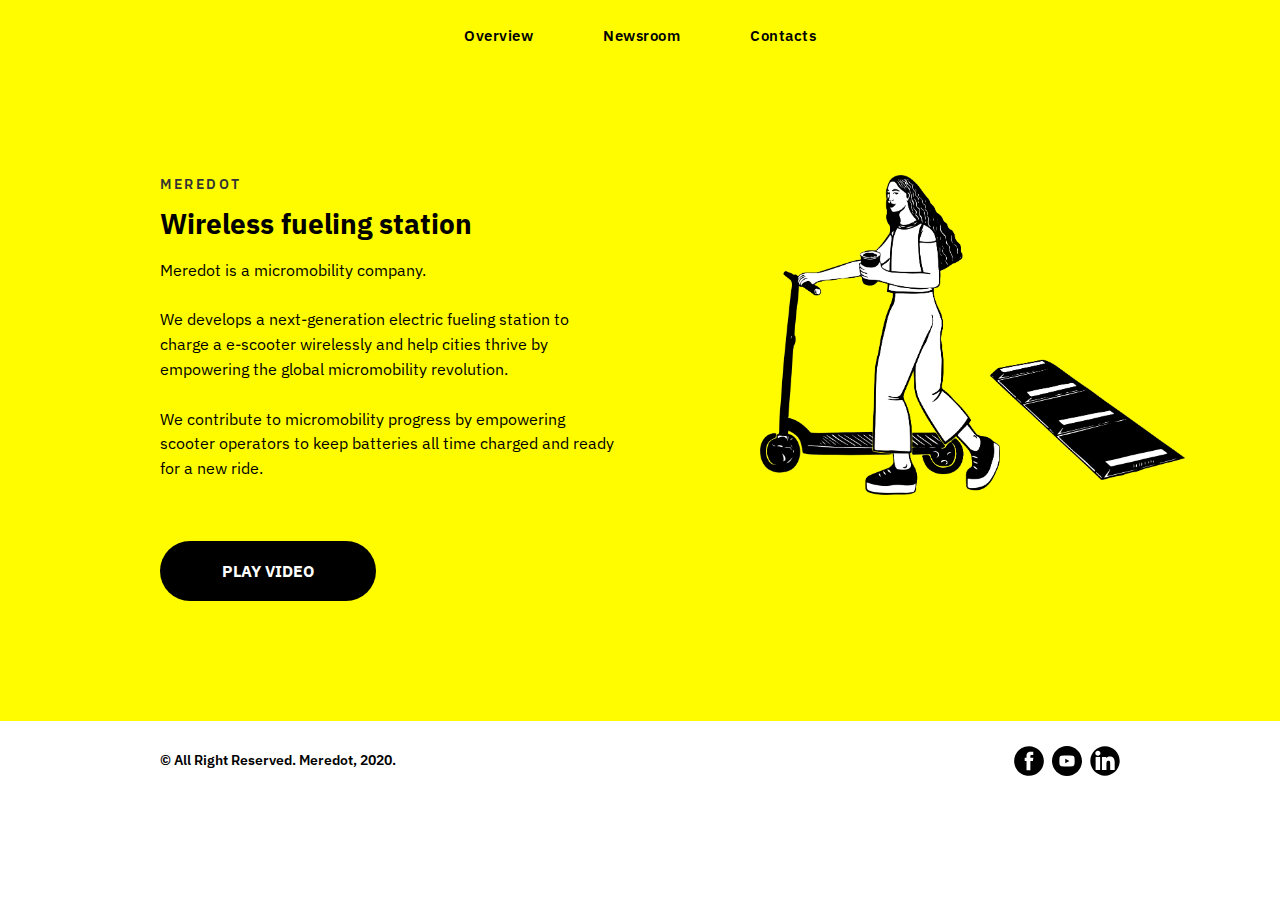
==== index.html @ ef1eb78e "update_05052_1831" ====
<!DOCTYPE html><html> <head><meta charset="utf-8" /><meta http-equiv="Content-Type" content="text/html; charset=utf-8" /><meta name="viewport" content="width=device-width, initial-scale=1.0" /> <!--metatextblock--><title>Overview</title><meta property="og:url" content="http://project2417461.tilda.ws" /><meta property="og:title" content="Overview" /><meta property="og:description" content="" /><meta property="og:type" content="website" /><meta property="og:image" content="images/tild3163-6431-4539-b830-366139396638__-__resize__504x__meredot_png8.png" /> <link rel="canonical" href="http://project2417461.tilda.ws"><!--/metatextblock--><meta property="fb:app_id" content="257953674358265" /><meta name="format-detection" content="telephone=no" /><meta http-equiv="x-dns-prefetch-control" content="on"><link rel="shortcut icon" href="images/tild6339-3565-4031-b230-396666326533__favicon.ico" type="image/x-icon" /><!-- Assets --><link rel="stylesheet" href="css/tilda-grid-3.0.min.css" type="text/css" media="all" /><link rel="stylesheet" href="css/tilda-blocks-2.12.css?t=1588691717" type="text/css" media="all" /><link rel="stylesheet" href="css/tilda-animation-1.0.min.css" type="text/css" media="all" /><link rel="stylesheet" href="css/tilda-popup-1.1.min.css" type="text/css" media="all" /><link rel="stylesheet" href="css/tilda-menusub-1.0.min.css" type="text/css" media="all" /><script src="js/jquery-1.10.2.min.js"></script><script src="js/tilda-scripts-2.8.min.js"></script><script src="js/tilda-blocks-2.7.js?t=1588691717"></script><script src="js/lazyload-1.3.min.js" charset="utf-8"></script><script src="js/tilda-animation-1.0.min.js" charset="utf-8"></script><script src="js/tilda-menusub-1.0.min.js" charset="utf-8"></script><script type="text/javascript">window.dataLayer = window.dataLayer || [];</script><script type="text/javascript">if((/bot|google|yandex|baidu|bing|msn|duckduckbot|teoma|slurp|crawler|spider|robot|crawling|facebook/i.test(navigator.userAgent))===false && typeof(sessionStorage)!='undefined' && sessionStorage.getItem('visited')!=='y'){	var style=document.createElement('style');	style.type='text/css';	style.innerHTML='@media screen and (min-width: 980px) {.t-records {opacity: 0;}.t-records_animated {-webkit-transition: opacity ease-in-out .2s;-moz-transition: opacity ease-in-out .2s;-o-transition: opacity ease-in-out .2s;transition: opacity ease-in-out .2s;}.t-records.t-records_visible {opacity: 1;}}';	document.getElementsByTagName('head')[0].appendChild(style);	$(document).ready(function() { $('.t-records').addClass('t-records_animated'); setTimeout(function(){ $('.t-records').addClass('t-records_visible'); sessionStorage.setItem('visited','y'); },400);	});
}</script></head><body class="t-body" style="margin:0;"><!--allrecords--><div id="allrecords" data-tilda-export="yes" class="t-records" data-hook="blocks-collection-content-node" data-tilda-project-id="2417461" data-tilda-page-id="11098599" data-tilda-page-alias="index" data-tilda-formskey="4b5353bf607cf9d3b639a4efc880f2f6" ><!--header--><div id="t-header" class="t-records" data-hook="blocks-collection-content-node" data-tilda-project-id="2417461" data-tilda-page-id="11102548" data-tilda-formskey="4b5353bf607cf9d3b639a4efc880f2f6" ><div id="rec188325388" class="r t-rec" style=" " data-animationappear="off" data-record-type="258" ><!-- T229 --><div id="nav188325388marker"></div><div id="nav188325388" class="t229 t229__positionstatic " style="background-color: rgba(255,252,0,1); height:70px; " data-bgcolor-hex="#fffc00" data-bgcolor-rgba="rgba(255,252,0,1)" data-navmarker="nav188325388marker" data-appearoffset="" data-bgopacity="1" data-menu="yes"><div class="t229__maincontainer " style="height:70px;"> <div class="t229__padding40px"></div> <div class="t229__centerside "><ul ><li class="t229__list_item" style="padding:0 35px;"><a class="t-menu__link-item" href="/" data-menu-submenu-hook="" style="color:#000000;font-size:15px;font-weight:600;letter-spacing:0.5px;font-family:&apos;IBM Plex Sans&apos;;">Overview</a> </li><li class="t229__list_item" style="padding:0 35px;"><a class="t-menu__link-item" href="/newsroom" data-menu-submenu-hook="" style="color:#000000;font-size:15px;font-weight:600;letter-spacing:0.5px;font-family:&apos;IBM Plex Sans&apos;;">Newsroom</a> </li><li class="t229__list_item" style="padding:0 35px;"><a class="t-menu__link-item" href="/contacts" data-menu-submenu-hook="" style="color:#000000;font-size:15px;font-weight:600;letter-spacing:0.5px;font-family:&apos;IBM Plex Sans&apos;;">Contacts</a> </li> </ul> </div> <div class="t229__padding40px"></div> </div></div><script type="text/javascript"> $(document).ready(function() { t229_highlight('11102548'); $('.t229').removeClass('t229__beforeready'); }); </script> <script type="text/javascript"> $(window).resize(function() { t229_setBg('188325388'); }); $(window).load(function() { t229_setBg('188325388'); }); $(document).ready(function() { t229_setBg('188325388'); }); </script> <style>#rec188325388 .t-menu__link-item{ -webkit-transition: color 0.3s ease-in-out, opacity 0.3s ease-in-out; transition: color 0.3s ease-in-out, opacity 0.3s ease-in-out; position: relative;	}
#rec188325388 .t-menu__link-item::after { content: ''; position: absolute; left: 0;	bottom: 20%;	opacity: 0;	width: 100%;	height: 100%;	border-bottom: px solid ; -webkit-box-shadow: inset 0px -px 0px 0px ; -moz-box-shadow: inset 0px -px 0px 0px ; box-shadow: inset 0px -px 0px 0px ; -webkit-transition: all 0.3s ease; transition: all 0.3s ease;
}
#rec188325388 .t-menu__link-item.t-active{ opacity:1 !important;}
#rec188325388 .t-menu__link-item.t-active::after {
opacity: 1;
bottom: -0px;
border-bottom: 0px solid #000000;
-webkit-box-shadow: inset 0px -1px 0px 0px #000000;
-moz-box-shadow: inset 0px -1px 0px 0px #000000;
box-shadow: inset 0px -1px 0px 0px #000000;
}
#rec188325388 .t-menu__link-item:not(.t-active):not(.tooltipstered):hover{ color: #404040 !important; }
@supports (overflow:-webkit-marquee) and (justify-content:inherit)
{ #rec188325388 .t-menu__link-item, #rec188325388 .t-menu__link-item.t-active { opacity: 1 !important; }
}</style><script type="text/javascript"> $(document).ready(function() { setTimeout(function(){ t_menusub_init('188325388'); }, 500); });</script><style>@media screen and (max-width: 980px) { #rec188325388 .t-menusub__menu .t-menusub__link-item { color:#000000 !important; } #rec188325388 .t-menusub__menu .t-menusub__link-item.t-active { color:#000000 !important; }
}</style><!--[if IE 8]><style>#rec188325388 .t229 { filter: progid:DXImageTransform.Microsoft.gradient(startColorStr='#D9fffc00', endColorstr='#D9fffc00');
}</style><![endif]--></div></div><!--/header--><div id="rec188234073" class="r t-rec t-rec_pt_105 t-rec_pb_120" style="padding-top:105px;padding-bottom:120px;background-color:#fffc00; " data-animationappear="off" data-record-type="409" data-bg-color="#fffc00"><!-- t409 --><div class="t409"> <div class="t-container"> <div class="t409__textwrapper t409__flexcolumn t-col t-col_5 t-prefix_1 t-align_left t409__valign_middle"> <div class="t409__uptitle t-uptitle t-uptitle_md" style="" field="subtitle"><div style="font-size:14px;color:#333333;" data-customstyle="yes">MEREDOT<br /></div></div> <div class="t409__title t-heading t-heading_lg" style="" field="title"><div style="font-size:28px;" data-customstyle="yes"><span style="font-weight: 700;">Wireless fueling station</span></div></div> <div class="t409__descr t-descr t-descr_sm" style="" field="descr"><div style="font-size:16px;color:#000000;" data-customstyle="yes"><span style="font-weight: 400;">Meredot is a micromobility company. <br /><br /> We develops a next-generation electric fueling station to charge a e-scooter wirelessly and help cities thrive by empowering the global micromobility revolution. <br /><br /> We contribute to micromobility progress by empowering scooter operators to keep batteries all time charged and ready for a new ride. <br /></span></div></div> <div class="t409__btn-container"> <div class="t409__btn-wrapper"> <a href="#popup:youtubevideo" target="" class="t-btn " style="color:#ffffff;background-color:#000000;border-radius:30px; -moz-border-radius:30px; -webkit-border-radius:30px;"><table style="width:100%; height:100%;"><tr><td>PLAY VIDEO</td></tr></table></a> </div> </div> </div> <div class="t409__imgwrapper t409__flexcolumn t-col t-col_1 t-prefix_1"> <img class="t409__img t-img" src="images/tild3163-6431-4539-b830-366139396638__-__empty__meredot_png8.png" data-original="images/tild3163-6431-4539-b830-366139396638__meredot_png8.png" style="max-height: 320px;" imgfield="img"/> </div> </div></div></div><div id="rec187698319" class="r t-rec" style=" " data-animationappear="off" data-record-type="331" ><div class="t331 "> <div class="t-popup" data-tooltip-hook="#popup:youtubevideo" > <div class="t-popup__close"> <div class="t-popup__close-wrapper"> <svg class="t-popup__close-icon" width="23px" height="23px" viewBox="0 0 23 23" version="1.1" xmlns="http://www.w3.org/2000/svg" xmlns:xlink="http://www.w3.org/1999/xlink"> <g stroke="none" stroke-width="1" fill="#fff" fill-rule="evenodd"> <rect transform="translate(11.313708, 11.313708) rotate(-45.000000) translate(-11.313708, -11.313708) " x="10.3137085" y="-3.6862915" width="2" height="30"></rect> <rect transform="translate(11.313708, 11.313708) rotate(-315.000000) translate(-11.313708, -11.313708) " x="10.3137085" y="-3.6862915" width="2" height="30"></rect> </g> </svg> </div> </div> <div class="t-popup__container t-width t-width_10"> <div class="t331__youtube" data-content-popup-video-url-youtube="_p1E8nvNq80"> <div class="t331__video-carier t-width t-width_10" data-video-width="960" data-video-height="540" style="height:500px;"></div> </div> </div> </div></div><script type="text/javascript">$(document).ready(function(){ setTimeout(function(){ t331_initPopup('187698319'); }, 500);
});</script> </div><!--footer--><div id="t-footer" class="t-records" data-hook="blocks-collection-content-node" data-tilda-project-id="2417461" data-tilda-page-id="11102590" data-tilda-formskey="4b5353bf607cf9d3b639a4efc880f2f6" ><div id="rec187655855" class="r t-rec" style="background-color:#ffffff; " data-record-type="345" data-bg-color="#ffffff"><!-- T345 --><div class="t345" id="footer_187655855"> <div class="t345-wrapper" style=""> <div class="t345-container t-container" style="height:80px;"> <div class="t345-col t-col t-col_10"> <div class="t345-content"> <div class="t345-text__wrapper"><div class="t345-text t-descr t-descr_xxs" field="text" style="color:#000000;"><span style="font-weight: 600;">© All Right Reserved. Meredot, 2020.</span></div></div> <div class="t345-socials"> <div class="t-sociallinks"> <div class="t-sociallinks__wrapper"> <div class="t-sociallinks__item"> <a href="https://www.facebook.com/Meredot" target="_blank"> <svg class="t-sociallinks__svg" version="1.1" id="Layer_1" xmlns="http://www.w3.org/2000/svg" xmlns:xlink="http://www.w3.org/1999/xlink" x="0px" y="0px" width="30px" height="30px" viewBox="0 0 48 48" enable-background="new 0 0 48 48" xml:space="preserve"><desc>Facebook</desc><path style="fill:#000000;" d="M47.761,24c0,13.121-10.638,23.76-23.758,23.76C10.877,47.76,0.239,37.121,0.239,24c0-13.124,10.638-23.76,23.764-23.76C37.123,0.24,47.761,10.876,47.761,24 M20.033,38.85H26.2V24.01h4.163l0.539-5.242H26.2v-3.083c0-1.156,0.769-1.427,1.308-1.427h3.318V9.168L26.258,9.15c-5.072,0-6.225,3.796-6.225,6.224v3.394H17.1v5.242h2.933V38.85z"/></svg> </a> </div> <div class="t-sociallinks__item"> <a href="https://www.youtube.com/channel/UCke6two447xAdUj_uq7tJWQ" target="_blank"> <svg class="t-sociallinks__svg" version="1.1" id="Layer_1" xmlns="http://www.w3.org/2000/svg" xmlns:xlink="http://www.w3.org/1999/xlink" x="0px" y="0px" width="30px" height="30px" viewBox="0 0 48 48" enable-background="new 0 0 48 48" xml:space="preserve"><desc>Youtube</desc><path style="fill:#000000;" d="M24 0.0130005C37.248 0.0130005 47.987 10.753 47.987 24C47.987 37.247 37.247 47.987 24 47.987C10.753 47.987 0.0130005 37.247 0.0130005 24C0.0130005 10.753 10.752 0.0130005 24 0.0130005ZM35.815 18.093C35.565 16.756 34.452 15.758 33.173 15.635C30.119 15.439 27.054 15.28 23.995 15.278C20.936 15.276 17.882 15.432 14.828 15.625C13.544 15.749 12.431 16.742 12.182 18.084C11.898 20.017 11.756 21.969 11.756 23.92C11.756 25.871 11.898 27.823 12.182 29.756C12.431 31.098 13.544 32.21 14.828 32.333C17.883 32.526 20.935 32.723 23.995 32.723C27.053 32.723 30.121 32.551 33.173 32.353C34.452 32.229 35.565 31.084 35.815 29.747C36.101 27.817 36.244 25.868 36.244 23.919C36.244 21.971 36.101 20.023 35.815 18.093ZM21.224 27.435V20.32L27.851 23.878L21.224 27.435Z"/></svg> </a> </div> <div class="t-sociallinks__item"> <a href="https://www.linkedin.com/company/18842397/" target="_blank"> <svg class="t-sociallinks__svg" version="1.1" id="Layer_1" xmlns="http://www.w3.org/2000/svg" xmlns:xlink="http://www.w3.org/1999/xlink" x="0px" y="0px" width="30px" height="30px" viewBox="0 0 48 48" enable-background="new 0 0 48 48" xml:space="preserve"><desc>LinkedIn</desc><path style="fill:#000000;" d="M8.99402 37.97V38.47H9.49402H15.714H16.214V37.97V17.9659V17.4659H15.714H9.49402H8.99402V17.9659V37.97ZM26.077 19.2614V17.969V17.469H25.577H19.613H19.113V17.969V37.973V38.473H19.613H25.829H26.329V37.973V28.077C26.329 26.7816 26.4561 25.6098 26.9179 24.7713C27.1424 24.3639 27.4438 24.0395 27.8525 23.8131C28.2641 23.585 28.814 23.4399 29.558 23.4399C30.2745 23.4399 30.7691 23.6067 31.1207 23.8523C31.4735 24.0988 31.7253 24.4547 31.9038 24.906C32.2721 25.8373 32.29 27.0626 32.29 28.245V37.974V38.474H32.79H39H39.5V37.974V27C39.5 24.2955 39.2136 21.7867 38.0551 19.9487C36.8633 18.0579 34.8148 16.9709 31.546 16.9709C29.0885 16.9709 27.2261 18.003 26.077 19.2614ZM47.501 24C47.501 36.9798 36.9789 47.5 24.001 47.5C11.0211 47.5 0.499023 36.9798 0.499023 24C0.499023 11.0222 11.0211 0.5 24.001 0.5C36.9788 0.5 47.501 11.0261 47.501 24ZM12.604 15.74C14.8675 15.74 16.706 13.9008 16.706 11.634C16.706 9.36816 14.8674 7.52905 12.604 7.52905C10.3344 7.52905 8.5 9.36834 8.5 11.634C8.5 13.8952 10.3339 15.74 12.604 15.74Z"/></svg> </a> </div> </div></div> </div> </div> </div </div> </div></div></div><script type="text/javascript"> function checkSize_187655855(){ var content = $("#footer_187655855 .t345-text").width() + $("#footer_187655855 .t345-socials").width(); var container = $("#footer_187655855 .t345-container").width() - 30; if (content > container ) { $("#footer_187655855 .t345-container").addClass('t345-socials_block'); } else { $("#footer_187655855 .t345-container").removeClass('t345-socials_block'); } } $(document).ready(function() { setTimeout(function(){ checkSize_187655855(); $(window).resize(checkSize_187655855); }, 500); });</script></div></div><!--/footer--><!-- Stat --> <script type="text/javascript">if (! window.mainTracker) { window.mainTracker = 'tilda'; }	(function (d, w, k, o, g) { var n=d.getElementsByTagName(o)[0],s=d.createElement(o),f=function(){n.parentNode.insertBefore(s,n);}; s.type = "text/javascript"; s.async = true; s.key = k; s.id = "tildastatscript"; s.src=g; if (w.opera=="[object Opera]") {d.addEventListener("DOMContentLoaded", f, false);} else { f(); } })(document, window, '6f81f7d74ff0cf8abb9ad5326d72ba62','script','https://stat.tildacdn.com/js/tildastat-0.2.min.js');</script> </body></html>
---- css/tilda-grid-3.0.min.css ----
.t-clear,.t-container:after,.t-container_100:after,.t-container_10:after,.t-container_8:after{clear:both}*,:after,:before{-webkit-box-sizing:content-box;-moz-box-sizing:content-box;box-sizing:content-box}a,b,blockquote,center,code,div,h1,h2,h3,h4,h5,h6,i,img,p,pre,span,table,td,th,tr,u,video{margin:0;padding:0;border:0}.t-row{margin:0}.t-container,.t-container_10,.t-container_8{margin-left:auto;margin-right:auto;padding:0;width:100%}.t-container{max-width:1200px}.t-container.flexx,.t-container_flex{display:-webkit-box;display:-moz-box;display:-ms-flexbox;display:-webkit-flex;display:flex}.t-container_100{width:100%;padding:0}.t-container_10{max-width:1000px}.t-container_8{max-width:800px}.t-container:after,.t-container:before,.t-container_100:after,.t-container_100:before,.t-container_10:after,.t-container_10:before,.t-container_8:after,.t-container_8:before{display:table;content:" "}.t-col{display:inline;float:left;margin-left:20px;margin-right:20px;width:100%}.t-col.flexx,.t-col_flex{align-items:stretch;height:inherit;margin-top:auto;margin-bottom:auto}.t-col_1{max-width:60px}.t-col_2{max-width:160px}.t-col_3{max-width:260px}.t-col_4{max-width:360px}.t-col_5{max-width:460px}.t-col_6{max-width:560px}.t-col_7{max-width:660px}.t-col_8{max-width:760px}.t-col_9{max-width:860px}.t-col_10{max-width:960px}.t-col_11{max-width:1060px}.t-col_12{max-width:1160px}.t-col_100{max-width:100vw}.t-prefix_1{padding-left:100px}.t-prefix_2{padding-left:200px}.t-prefix_3{padding-left:300px}.t-prefix_4{padding-left:400px}.t-prefix_5{padding-left:500px}.t-prefix_6{padding-left:600px}.t-prefix_7{padding-left:700px}.t-prefix_8{padding-left:800px}.t-prefix_9{padding-left:900px}.t-prefix_10{padding-left:1000px}.t-prefix_11{padding-left:1100px}.t-prefix_12{padding-left:1200px}.t-width{width:100%}.t-width_1{max-width:60px}.t-width_2{max-width:160px}.t-width_3{max-width:260px}.t-width_4{max-width:360px}.t-width_5{max-width:460px}.t-width_6{max-width:560px}.t-width_7{max-width:660px}.t-width_8{max-width:760px}.t-width_9{max-width:860px}.t-width_10{max-width:960px}.t-width_11{max-width:1060px}.t-width_12{max-width:1160px}.t-width_100{max-width:100%}.t-cell{display:table-cell;vertical-align:middle;height:100%;margin-left:0;margin-right:0}.t-cell_25{width:25vw}.t-cell_33{width:33.3333333vw}.t-cell_50{width:50vw}.t-cell_100{width:100vw}@media screen and (max-width:1200px){.t-container{max-width:960px;padding:0}.t-container_10{max-width:780px}.t-container_8{max-width:640px}.t-col{display:inline;float:left;margin-left:10px;margin-right:10px;width:100%}.t-col_1{max-width:60px}.t-col_2{max-width:140px}.t-col_3{max-width:220px}.t-col_4{max-width:300px}.t-col_5{max-width:380px}.t-col_6{max-width:460px}.t-col_7{max-width:540px}.t-col_8{max-width:620px}.t-col_9{max-width:700px}.t-col_10{max-width:780px}.t-col_11{max-width:860px}.t-col_12{max-width:940px}.t-prefix_1{padding-left:80px}.t-prefix_2{padding-left:160px}.t-prefix_3{padding-left:240px}.t-prefix_4{padding-left:320px}.t-prefix_5{padding-left:400px}.t-prefix_6{padding-left:480px}.t-prefix_7{padding-left:560px}.t-prefix_8{padding-left:640px}.t-prefix_9{padding-left:720px}.t-prefix_10{padding-left:800px}.t-prefix_11{padding-left:880px}.t-prefix_12{padding-left:960px}.t-width_1{max-width:60px}.t-width_2{max-width:140px}.t-width_3{max-width:220px}.t-width_4{max-width:300px}.t-width_5{max-width:380px}.t-width_6{max-width:460px}.t-width_7{max-width:540px}.t-width_8{max-width:620px}.t-width_9{max-width:700px}.t-width_10{max-width:780px}.t-width_11{max-width:860px}.t-width_12{max-width:940px}.t-width_100{max-width:100%}}@media screen and (max-width:960px){.t-col,.t-container.flexx,.t-container_flex{display:block}.t-container{max-width:640px}.t-col,.t-col_1,.t-col_10,.t-col_11,.t-col_12,.t-col_2,.t-col_3,.t-col_4,.t-col_5,.t-col_6,.t-col_7,.t-col_8,.t-col_9{width:100%;max-width:100%}.t-col{float:none;padding-left:20px;padding-right:20px;margin:0;box-sizing:border-box}.t-prefix_1,.t-prefix_10,.t-prefix_11,.t-prefix_12,.t-prefix_2,.t-prefix_3,.t-prefix_4,.t-prefix_5,.t-prefix_6,.t-prefix_7,.t-prefix_8,.t-prefix_9{padding-left:none}}
---- css/tilda-blocks-2.12.css ----
@import url(https://fonts.googleapis.com/css?family=IBM+Plex+Sans:300,400,500,600,700&subset=latin,cyrillic);.t-body{margin:0}#allrecords{-webkit-font-smoothing:antialiased;background-color:none}#allrecords a{color:#ff8562;text-decoration:none}#allrecords a[href^=tel]{color:inherit;text-decoration:none}#allrecords ol{padding-left:22px}#allrecords ul{padding-left:20px}#allrecords b,#allrecords strong{font-weight:700}@media print{body,html{min-width:1200px;max-width:1200px;padding:0;margin:0 auto;border:none}}.t-text{font-family:'IBM Plex Sans',Arial,sans-serif;font-weight:300;color:#000}.t-text_xs{font-size:15px;line-height:1.55}.t-text_sm{font-size:18px;line-height:1.55}.t-text_md{font-size:20px;line-height:1.55}.t-text_lg{font-size:22px;line-height:1.55}.t-text_weight_plus{font-weight:400}.t-text-impact{font-family:'IBM Plex Sans',Arial,sans-serif;font-weight:300;color:#000}.t-text-impact_xs{font-size:26px;line-height:1.5}.t-text-impact_sm{font-size:32px;line-height:1.35}.t-text-impact_md{font-size:38px;line-height:1.35}.t-text-impact_lg{font-size:42px;line-height:1.23}.t-name{font-family:'IBM Plex Sans',Arial,sans-serif;font-weight:600;color:#000}.t-name_xs{font-size:16px;line-height:1.35}.t-name_sm{font-size:18px;line-height:1.35}.t-name_md{font-size:20px;line-height:1.35}.t-name_lg{font-size:22px;line-height:1.35}.t-name_xl{font-size:24px;line-height:1.35}.t-heading{font-family:'IBM Plex Sans',Arial,sans-serif;font-weight:600;color:#000}.t-heading_xs{font-size:26px;line-height:1.23}.t-heading_sm{font-size:28px;line-height:1.17}.t-heading_md{font-size:30px;line-height:1.17}.t-heading_lg{font-size:32px;line-height:1.17}.t-title{font-family:'IBM Plex Sans',Arial,sans-serif;font-weight:600;color:#000}.t-title_xxs{font-size:36px;line-height:1.23}.t-title_xs{font-size:42px;line-height:1.23}.t-title_sm{font-size:48px;line-height:1.23}.t-title_md{font-size:52px;line-height:1.23}.t-title_lg{font-size:64px;line-height:1.23}.t-title_xl{font-size:72px;line-height:1.17}.t-title_xxl{font-size:82px;line-height:1.17}.t-descr{font-family:'IBM Plex Sans',Arial,sans-serif;font-weight:300;color:#000}.t-descr_xxs{font-size:14px;line-height:1.55}.t-descr_xs{font-size:16px;line-height:1.55}.t-descr_sm{font-size:18px;line-height:1.55}.t-descr_md{font-size:20px;line-height:1.55}.t-descr_lg{font-size:22px;line-height:1.55}.t-descr_xl{font-size:24px;line-height:1.5}.t-descr_xxl{font-size:26px;line-height:1.45}.t-descr_xxxl{font-size:30px;line-height:1.45;letter-spacing:.45}.t-uptitle{font-family:'IBM Plex Sans',Arial,sans-serif;font-weight:600;color:#000;letter-spacing:2.5px}.t-uptitle_xs{font-size:12px}.t-uptitle_sm{font-size:14px}.t-uptitle_md{font-size:16px}.t-uptitle_lg{font-size:18px}.t-uptitle_xl{font-size:20px;letter-spacing:2px}.t-uptitle_xxl{font-size:22px;letter-spacing:2px}.t-uptitle_xxxl{font-size:24px;letter-spacing:2px}@media screen and (max-width:1200px){.t-text_xs{font-size:14px}.t-text_sm{font-size:16px}.t-text_md{font-size:18px}.t-text_lg{font-size:20px}.t-text-impact_md{font-size:30px}.t-descr_xxs{font-size:12px}.t-descr_xs{font-size:14px}.t-descr_sm{font-size:16px}.t-descr_md{font-size:18px}.t-descr_lg{font-size:20px}.t-descr_xl{font-size:22px}.t-descr_xxl{font-size:22px}.t-descr_xxxl{font-size:26px}.t-uptitle_md{font-size:14px}.t-uptitle_lg{font-size:16px}.t-uptitle_xl{font-size:18px}.t-uptitle_xxl{font-size:20px}.t-uptitle_xxxl{font-size:22px}.t-title_xxs{font-size:32px}.t-title_xs{font-size:38px}.t-title_sm{font-size:44px}.t-title_md{font-size:48px}.t-title_lg{font-size:60px}.t-title_xl{font-size:68px}.t-title_xxl{font-size:78px}.t-name_xs{font-size:14px}.t-name_sm{font-size:16px}.t-name_md{font-size:18px}.t-name_lg{font-size:20px}.t-name_xl{font-size:22px}.t-heading_xs{font-size:24px}.t-heading_sm{font-size:26px}.t-heading_md{font-size:28px}.t-heading_lg{font-size:30px}}@media screen and (max-width:640px){.t-text_xs{font-size:12px;line-height:1.45}.t-text_sm{font-size:14px;line-height:1.45}.t-text_md{font-size:16px;line-height:1.45}.t-text_lg{font-size:18px;line-height:1.45}.t-text-impact_sm{font-size:22px}.t-text-impact_md{font-size:26px}.t-text-impact_lg{font-size:28px}.t-descr_xs{font-size:12px;line-height:1.45}.t-descr_sm{font-size:14px;line-height:1.45}.t-descr_md{font-size:16px;line-height:1.45}.t-descr_lg{font-size:18px;line-height:1.45}.t-descr_xl{font-size:20px;line-height:1.4}.t-descr_xxl{font-size:20px}.t-descr_xxxl{font-size:22px}.t-uptitle_xs{font-size:10px}.t-uptitle_sm{font-size:10px}.t-uptitle_md{font-size:12px}.t-uptitle_lg{font-size:14px}.t-uptitle_xl{font-size:16px}.t-uptitle_xxl{font-size:18px}.t-uptitle_xxxl{font-size:20px}.t-title_xxs{font-size:28px}.t-title_xs{font-size:30px}.t-title_sm{font-size:30px}.t-title_md{font-size:30px}.t-title_lg{font-size:30px}.t-title_xl{font-size:32px}.t-title_xxl{font-size:36px}.t-name_xs{font-size:12px}.t-name_sm{font-size:14px}.t-name_md{font-size:16px}.t-name_lg{font-size:18px}.t-name_xl{font-size:20px}.t-heading_xs{font-size:22px}.t-heading_sm{font-size:24px}.t-heading_md{font-size:24px}.t-heading_lg{font-size:26px}}@media screen and (max-width:480px){.t-title_xl{font-size:30px}.t-title_xxl{font-size:30px}}.t-records{-webkit-font_smoothing:antialiased;background-color:none}.t-records a{color:#ff8562;text-decoration:none}.t-records a[href^=tel]{color:inherit;text-decoration:none}.t-records ol{padding-left:22px;margin-top:0;margin-bottom:10px}.t-records ul{padding-left:20px;margin-top:0;margin-bottom:10px}.t-cover{height:700px;width:100%;-webkit-background-size:cover;-moz-background-size:cover;-o-background-size:cover;background-size:cover;background-color:#000;background-repeat:no-repeat;background-position:center center;text-align:center;vertical-align:middle;position:relative;background-attachment:fixed;overflow:hidden}.t-cover__carrier{height:700px;width:100%;background-size:cover;-webkit-background-size:cover;-moz-background-size:cover;-o-background-size:cover;background-repeat:no-repeat;background-position:center center;text-align:center;vertical-align:middle;position:relative;background-attachment:fixed;transform:translate3d(0,0,0);-webkit-transform:translate3d(0,0,0);-moz-transform:unset}@supports (-ms-ime-align:auto){.t-cover__carrier{transform:unset}}.t-cover__carrier.loading{opacity:0}.t-cover__carrier[data-content-cover-bg=""].loading{opacity:1!important}.t-cover__carrier.loaded{opacity:1;transition:opacity 700ms}@media screen and (max-device-width:1024px){.t-cover{background-attachment:scroll}.t-cover__carrier{background-attachment:scroll}}@media print{.t-cover{background-attachment:scroll}.t-cover__carrier{background-attachment:scroll}}.t-cover__filter{height:700px;width:100%;position:absolute;top:0;left:0}.t-cover .t-container,.t-cover .t-container_100,.t-cover .t-container_10,.t-cover .t-container_8{position:absolute;top:0;left:0;bottom:0;right:0}.t-cover__wrapper{height:700px;display:table-cell;width:1200px}.t-cover__wrapper span.space{display:inline-block;height:100%;width:1px}@media screen and (max-width:640px){.t-cover{height:400px;background-attachment:fixed}.t-cover__carrier{background-attachment:scroll!important;background-size:cover;background-position:center center}.t-cover__filter{height:400px}.t-cover__wrapper{height:400px}}@-webkit-keyframes t-arrow-bottom{0%{-moz-transform:translateY(0);-ms-transform:translateY(0);-webkit-transform:translateY(0);-o-transform:translateY(0);transform:translateY(0)}50%{-moz-transform:translateY(-7px);-ms-transform:translateY(-7px);-webkit-transform:translateY(-7px);-o-transform:translateY(-7px);transform:translateY(-7px)}55%{-moz-transform:translateY(-7px);-ms-transform:translateY(-7px);-webkit-transform:translateY(-7px);-o-transform:translateY(-7px);transform:translateY(-7px)}100%{-moz-transform:translateY(0);-ms-transform:translateY(0);-webkit-transform:translateY(0);-o-transform:translateY(0);transform:translateY(0)}}@keyframes t-arrow-bottom{0%{-moz-transform:translateY(0);-ms-transform:translateY(0);-webkit-transform:translateY(0);-o-transform:translateY(0);transform:translateY(0)}50%{-moz-transform:translateY(-7px);-ms-transform:translateY(-7px);-webkit-transform:translateY(-7px);-o-transform:translateY(-7px);transform:translateY(-7px)}55%{-moz-transform:translateY(-7px);-ms-transform:translateY(-7px);-webkit-transform:translateY(-7px);-o-transform:translateY(-7px);transform:translateY(-7px)}100%{-moz-transform:translateY(0);-ms-transform:translateY(0);-webkit-transform:translateY(0);-o-transform:translateY(0);transform:translateY(0)}}.t-cover__arrow-wrapper_animated{animation:t-arrow-bottom 1.7s infinite ease}.t-cover__arrow{position:absolute;z-index:9;bottom:40px;right:0;left:0;text-align:center}.t-cover__arrow-wrapper{display:inline-block;-webkit-transition:all ease-in-out 0.2s;-moz-transition:all ease-in-out 0.2s;-o-transition:all ease-in-out 0.2s;transition:all ease-in-out 0.2s;cursor:pointer}.t-cover__arrow-wrapper:hover{opacity:.7}.t-cover__arrow-svg{fill:#fff}@media screen and (max-width:640px){.t-cover__arrow_mobile{-moz-transform:scale(.7);-ms-transform:scale(.7);-webkit-transform:scale(.7);-o-transform:scale(.7);transform:scale(.7)}.t-cover__arrow{bottom:14px}}.t-btn{display:inline-block;font-family:'IBM Plex Sans',Arial,sans-serif;height:60px;border:0 none;font-size:16px;padding-left:60px;padding-right:60px;text-align:center;white-space:nowrap;vertical-align:middle;font-weight:700;background-image:none;cursor:pointer;-webkit-appearance:none;-webkit-user-select:none;-moz-user-select:none;-ms-user-select:none;-o-user-select:none;user-select:none;-webkit-box-sizing:border-box;-moz-box-sizing:border-box;box-sizing:border-box}.t-btn td{vertical-align:middle}.t-btn_sending{opacity:.5}@media screen and (max-width:640px){.t-btn{white-space:normal;padding-left:30px;padding-right:30px}}.t-btn_xs{height:35px;font-size:13px;padding-left:15px;padding-right:15px}.t-btn_sm{height:45px;font-size:14px;padding-left:30px;padding-right:30px}.t-btn_lg{height:60px;font-size:22px;padding-left:70px;padding-right:70px}.t-btn_xl{height:80px;font-size:26px;padding-left:80px;padding-right:80px}.t-btn_xxl{height:100px;font-size:30px;padding-left:90px;padding-right:90px}@media screen and (max-width:640px){.t-btn_sm{padding-left:20px;padding-right:20px}.t-btn_lg{font-size:18px;padding-left:40px;padding-right:40px}.t-btn_xl{font-size:22px;padding-left:50px;padding-right:50px}.t-btn_xxl{font-size:26px;padding-left:60px;padding-right:60px}}.t-submit{font-family:'IBM Plex Sans',Arial,sans-serif;text-align:center;height:60px;border:0 none;font-size:16px;padding-left:60px;padding-right:60px;-webkit-appearance:none;font-weight:700;white-space:nowrap;background-image:none;cursor:pointer;margin:0;-webkit-box-sizing:border-box;-moz-box-sizing:border-box;box-sizing:border-box;outline:none;background:transparent}.t-submit_sending{opacity:.5}@media screen and (max-width:640px){.t-submit{white-space:normal;padding-left:30px;padding-right:30px}}.t-input{margin:0;font-family:'IBM Plex Sans',Arial,sans-serif;font-size:100%;height:60px;padding:0 20px;font-size:16px;line-height:1.33;width:100%;border:0 none;-webkit-box-sizing:border-box;-moz-box-sizing:border-box;box-sizing:border-box;outline:none;-webkit-appearance:none;border-radius:0}.t-input::-moz-focus-inner{padding:0;border:0}.t-input_bbonly{outline:none;padding-left:0!important;padding-right:0!important;border-top:0!important;border-right:0!important;border-left:0!important;background-color:transparent!important;border-radius:0!important;border-bottom:1px solid}.t-input_pvis{padding:26px 20px 10px 20px}.t-input__vis-ph{font-size:16px;font-family:'IBM Plex Sans',Arial,sans-serif;line-height:1;opacity:.5;position:absolute;left:20px;top:22px;height:16px;-webkit-transform:translateZ(0);transform:translateZ(0);-webkit-transition:transform 0.2s linear;transition:transform 0.2s linear;-webkit-transform-origin:left;transform-origin:left;pointer-events:none;white-space:nowrap}.t-input:focus~.t-input__vis-ph,.t-input_has-content+.t-input__vis-ph{-webkit-transform:translateY(-12px) scale(.7);transform:translateY(-12px) scale(.7)}.t-input:invalid{box-shadow:none}.t-input-group_cb div[data-customstyle=yes]{display:inline;vertical-align:middle}.t-form_bbonly .t-input__vis-ph{left:0px!important}.t-form_bbonly .js-error-control-box .t-input__vis-ph{left:10px!important}.t-select{width:100%;box-sizing:border-box;cursor:pointer;height:60px;padding:0 45px 0 20px;font-family:'IBM Plex Sans',Arial,sans-serif;font-size:16px;line-height:1.33;outline:0;border:0;border-radius:0;background:transparent;-webkit-appearance:none;appearance:none;-moz-appearance:none}.t-select_bbonly{outline:none;padding-left:0!important;padding-right:0!important;border-top:0!important;border-right:0!important;border-left:0!important;background-color:transparent!important;border-radius:0!important}.t-select_bbonly option{color:#000;background-color:#fff}.t-select__wrapper{position:relative}.t-select__wrapper:after{content:' ';width:0;height:0;border-style:solid;border-width:6px 5px 0 5px;border-color:#000 transparent transparent transparent;position:absolute;right:20px;top:0;bottom:0;margin:auto;pointer-events:none}.t-select::-ms-expand{width:0;height:0;opacity:0}.t-select__wrapper_bbonly::after{right:0px!important}.t-checkbox__control{display:block;position:relative;cursor:pointer}.t-checkbox__control .t-checkbox{position:absolute;z-index:-1;opacity:0}.t-checkbox__indicator{position:relative;display:inline-block;vertical-align:middle;height:20px;width:20px;border:2px solid #000;box-sizing:border-box;margin-right:10px;-webkit-transition:all 0.2s;transition:all 0.2s;opacity:.6}.t-checkbox__indicator:after{content:'';position:absolute;display:none;left:6px;top:2px;width:3px;height:8px;border:solid #000;border-width:0 2px 2px 0;transform:rotate(45deg)}.t-checkbox__control .t-checkbox:checked~.t-checkbox__indicator{opacity:1}.t-checkbox__control .t-checkbox:checked~.t-checkbox__indicator:after{display:block}.t-checkbox__labeltext,.t-checkbox__labeltext div{display:inline}.t-checkboxes__wrapper .t-checkbox__control{margin:10px 0}.t-radio{position:absolute;z-index:-1;opacity:0}.t-radio__control{display:table;position:relative;cursor:pointer;margin:0 0 10px 0}.t-radio__control:first-child{margin:3px 0 10px 0}.t-radio__control:last-child{margin:0 0 0 0}.t-radio__indicator{position:relative;display:inline-block;vertical-align:middle;height:20px;width:20px;border-color:#000;border-style:solid;border-width:2px;box-sizing:border-box;border-radius:50%;margin-right:10px;-webkit-transition:all 0.2s;transition:all 0.2s;opacity:.6}.t-radio__indicator:after{content:'';width:10px;height:10px;background:#000;border-radius:50%;position:absolute;top:0;bottom:0;left:0;right:0;margin:auto;opacity:0;-webkit-transition:all 0.2s;transition:all 0.2s}.t-radio__control .t-radio:checked~.t-radio__indicator:after{opacity:1}.t-radio__control .t-radio:checked~.t-radio__indicator{opacity:1}.t-inputquantity{width:70px;text-align:center;margin-left:.5rem;margin-right:.5rem}.t-inputquantity__btn{font-size:26px;cursor:pointer;margin-left:.5rem;margin-right:.5rem;-webkit-user-select:none;-moz-user-select:none;-khtml-user-select:none;-ms-user-select:none}.t-form .uploadcare-widget-button{background:#333;font-family:'IBM Plex Sans',Arial,sans-serif;line-height:1.4;font-size:14px}.t-form .uploadcare-widget-button:hover{background:#444}.t-input-title{display:block;vertical-align:middle;height:100%;padding-right:10px}.t-input-subtitle{display:block;vertical-align:middle;height:100%;padding-right:10px}.t-form__bottom-text{margin-top:30px;text-align:center}.t-input-error{display:none;color:red;font-family:'IBM Plex Sans',Arial,sans-serif;font-size:13px;margin-top:5px}.t-form .js-error-control-box .t-input-error{display:block}.t-form .js-error-control-box .t-input,.t-form .js-error-control-box .t-checkbox__control,.t-form .js-error-control-box .t-checkboxes__wrapper,.t-form .js-error-control-box .t-select__wrapper,.t-form .js-error-control-box .t-radio__wrapper,.t-form .js-error-control-box .uploadcare-widget{border:1px solid red!important}.t-form .js-error-control-box .t-checkboxes__wrapper,.t-form .js-error-control-box .t-radio__wrapper,.t-form .js-error-control-box .t-checkbox__control{padding:10px}.t-form .js-error-control-box .t-checkboxes__wrapper .t-checkbox__control{border:none!important;padding:0}.t-form .js-error-control-box .t-input.t-input_bbonly{padding-left:10px!important}.t-form__errorbox-bottom{display:none}.t-form__errorbox-wrapper{background:#F95D51;padding:10px;text-align:center;margin-bottom:20px;font-family:'IBM Plex Sans',Arial,sans-serif}.t-form__errorbox-text{color:#fff;box-sizing:border-box;padding:0 10px 10px 10px;font-family:'IBM Plex Sans',Arial,sans-serif}.t-form__errorbox-item{padding-top:10px;display:none;font-family:'IBM Plex Sans',Arial,sans-serif}.t-form__successbox{text-align:center;background:#62C584;color:#fff;padding:20px;margin-bottom:20px;font-family:'IBM Plex Sans',Arial,sans-serif}@keyframes t-submit-spinner{to{transform:rotate(360deg)}}.t-form .t-submit{position:relative}.t-form .t-submit.t-btn_sending,.t-btn.t-btn_sending{color:transparent!important}.t-form .t-btn_sending:before,.t-btn.t-btn_sending:before{content:'';box-sizing:border-box;position:absolute;top:50%;left:50%;width:30px;height:30px;margin-top:-15px;margin-left:-15px;border-radius:50%;border:2px solid #ccc;border-top-color:#333;animation:t-submit-spinner .6s linear infinite}.t-btntext{font-family:'IBM Plex Sans',Arial,sans-serif;color:#000;font-size:20px;line-height:1.55;font-weight:700;text-decoration:none;cursor:pointer;display:inline-block}.t-btntext_sm{font-size:16px}.t-btntext_lg{font-size:24px}.t-uppercase.t-btntext{font-size:16px}.t-uppercase.t-btntext_sm{font-size:14px}.t-uppercase.t-btntext_lg{font-size:20px}.t-btntext:after{content:"\00a0→";font-family:Arial,Helvetica,sans-serif}@media screen and (max-width:640px){.t-btntext_lg{font-size:20px}}@media screen and (max-width:1200px){.t-screenmin-1200px{display:none}}@media screen and (max-width:980px){.t-screenmin-980px{display:none}}@media screen and (max-width:640px){.t-screenmin-640px{display:none}}@media screen and (max-width:480px){.t-screenmin-480px{display:none}}@media screen and (max-width:320px){.t-screenmin-320px{display:none}}@media screen and (min-width:321px){.t-screenmax-320px{display:none}}@media screen and (min-width:481px){.t-screenmax-480px{display:none}}@media screen and (min-width:641px){.t-screenmax-640px{display:none}}@media screen and (min-width:981px){.t-screenmax-980px{display:none}}@media screen and (min-width:1201px){.t-screenmax-1200px{display:none}}.t-hidden{display:none}.t-opacity_50{filter:alpha(opacity=50);KHTMLOpacity:.5;MozOpacity:.5;opacity:.5}.t-opacity_70{filter:alpha(opacity=70);KHTMLOpacity:.7;MozOpacity:.7;opacity:.7}.t-uppercase{text-transform:uppercase}.t-align_center{text-align:center}.t-align_left{text-align:left}.t-align_right{text-align:right}.t-margin_auto{margin-left:auto;margin-right:auto}.t-valign_middle{vertical-align:middle}.t-valign_top{vertical-align:top}.t-valign_bottom{vertical-align:bottom}.t-margin_left_auto{margin-right:0;margin-left:auto}.yashare-style .b-share-btn__facebook,.yashare-style .b-share-btn__twitter,.yashare-style .b-share-btn__vkontakte{background-color:transparent!important}.yashare-style .b-share__link{-webkit-border-radius:0px!important;border-radius:0px!important}.yashare-style-black-white .b-share-btn__wrap{background-color:#000!important;padding:5px!important}.yashare-style-transp-white .b-share-btn__wrap{padding:5px!important}.yashare-style-transp-white .b-share-counter{color:#fff;font-weight:700}.yashare-style-white-black .b-share-btn__wrap{background-color:#fff!important;padding:5px!important}.yashare-style-white-black .b-share-icon{background-image:url(//static.tildacdn.com/img/b-share_counter_large_white.png)!important}.yashare-style-transp-black .b-share-btn__wrap{padding:5px!important}.yashare-style-transp-black .b-share-icon{background-image:url(//static.tildacdn.com/img/b-share_counter_large_white.png)!important}.yashare-style-transp-black .b-share-counter{color:#000;font-weight:700}.ya-share2 ul{padding-left:0px!important}.carousel{position:relative}.carousel ol{padding-left:0px!important}.carousel-inner{position:relative;width:100%;overflow:hidden}.carousel-inner>.item{position:relative;display:none;-webkit-transition:0.6s ease-in-out left;transition:0.6s ease-in-out left}.carousel-inner>.item>img,.carousel-inner>.item>a>img{display:block;height:auto;line-height:1}.carousel-inner .widthauto{width:auto;max-width:100%;vertical-align:middle}.carousel-inner>.active,.carousel-inner>.next,.carousel-inner>.prev{display:block}.carousel-inner>.active{left:0}.carousel-inner>.next,.carousel-inner>.prev{position:absolute;top:0;width:100%}.carousel-inner>.next{left:100%}.carousel-inner>.prev{left:-100%}.carousel-inner>.next.left,.carousel-inner>.prev.right{left:0}.carousel-inner>.active.left{left:-100%}.carousel-inner>.active.right{left:100%}.carousel-control{position:absolute;top:0;bottom:0;left:0;width:15%;opacity:.2;filter:alpha(opacity=20)}.carousel-control.right{right:0;left:auto}.carousel-control .carousel-control-left{position:absolute;top:48%;z-index:5;display:inline-block;left:20%;height:34px;width:21px;background:url(//static.tildacdn.com/img/aboutSliderControls.png) no-repeat}.carousel-control .carousel-control-left-white{position:absolute;top:48%;z-index:5;display:inline-block;left:20%;height:34px;width:21px;background:url(//static.tildacdn.com/img/aboutSliderControls_white.png) no-repeat}.carousel-control .carousel-control-right{position:absolute;top:48%;z-index:5;display:inline-block;right:20%;height:34px;width:21px;background:url(//static.tildacdn.com/img/aboutSliderControls.png) no-repeat;background-position:left bottom}.carousel-control .carousel-control-right-white{position:absolute;top:48%;z-index:5;display:inline-block;right:20%;height:34px;width:21px;background:url(//static.tildacdn.com/img/aboutSliderControls_white.png) no-repeat;background-position:left bottom}.carousel-indicators{position:absolute;bottom:10px;left:50%;z-index:15;width:60%;padding-left:0;margin-left:-30%;text-align:center;list-style:none}.carousel-indicators.dotsbottom{bottom:-60px}.carousel-indicators li{display:inline-block;width:10px;height:10px;margin:1px;margin-left:5px;margin-right:5px;text-indent:-999px;cursor:pointer;background-color:#000;border:none;border-radius:10px}.carousel-indicators .active{width:10px;height:10px;margin:0;margin-left:4px;margin-right:4px;border:1px solid #000;border-radius:10px;background-color:transparent}.carousel-indicators li.white{background-color:#fff}.carousel-indicators li.white.active{border:1px solid #fff;border-radius:10px;background-color:transparent}.carousel-caption-imgs h6{font-family:'IBM Plex Sans',Arial,sans-serif;color:#000;font-weight:400;font-size:14px;line-height:28px;padding-top:28px;padding-bottom:0;text-align:center}.carousel-caption-imgs p{font-family:'IBM Plex Sans',Arial,sans-serif;color:#000;font-size:14px;line-height:28px;padding-top:14px;padding-bottom:14px;text-align:center}.carousel-title{font-family:'IBM Plex Sans',Arial,sans-serif;color:#000;font-size:18px;line-height:28px;padding-top:36px;padding-bottom:14px;text-align:center}.carousel-descr{font-family:'IBM Plex Sans',Arial,sans-serif;color:#000;font-size:14px;line-height:28px;padding-top:14px;padding-bottom:14px;text-align:center}@media screen and (min-width:768px){.carousel-indicators{bottom:20px}}.clearfix:before,.clearfix:after{display:table;content:" "}.clearfix:after{clear:both}.center-block{display:block;margin-right:auto;margin-left:auto}@media screen and (max-width:960px){.carousel-control .carousel-control-left{left:10%}.carousel-control .carousel-control-left-white{left:10%}.carousel-control .carousel-control-right{right:10%}.carousel-control .carousel-control-right-white{right:10%}}.t-tildalabel{background-color:#000;color:#fff;width:100%;height:70px;font-family:Arial;font-size:14px}.t-tildalabel:hover .t-tildalabel__wrapper{opacity:1}.t-tildalabel_white{background-color:#fff;color:#000}.t-tildalabel_gray{background-color:#eee;color:#000}.t-tildalabel__wrapper{display:table;height:30px;width:270px;margin:0 auto;padding-top:20px;opacity:.4}.t-tildalabel__txtleft{display:table-cell;width:120px;height:30px;vertical-align:middle;text-align:right;padding-right:12px;font-weight:300;font-size:12px}.t-tildalabel__wrapimg{display:table-cell;width:30px;height:30px;vertical-align:middle}.t-tildalabel__img{width:30px;height:30px;vertical-align:middle}.t-tildalabel__txtright{display:table-cell;width:120px;height:30px;vertical-align:middle;padding-left:12px;font-weight:500;letter-spacing:2px}.t-tildalabel__link{color:#fff;text-decoration:none;vertical-align:middle}.t-tildalabel_white .t-tildalabel__link,.t-tildalabel_gray .t-tildalabel__link{color:#000}.t-tildalabel-free{padding:35px 0 45px;height:auto;text-align:center}.t-tildalabel-free__main{max-width:340px;display:block;margin:0 auto;line-height:1.4;letter-spacing:.2px;color:inherit;opacity:.4}.t-tildalabel-free__links-wr{display:table;margin:30px auto 0}.t-tildalabel-free__txt-link{display:table-cell;padding:0 15px;font-size:13px;text-decoration:none;color:inherit;opacity:.25}.t-tildalabel-free__txt-link:hover,.t-tildalabel-free__main:hover{opacity:1}@media screen and (max-width:640px){.t-tildalabel-free__txt-link{display:block;padding:5px 30px}.t-tildalabel-free__main{opacity:.7}.t-tildalabel-free__txt-link{opacity:.4}}.t-carousel{position:relative}.t-carousel__inner{position:relative;overflow:hidden;margin:0 auto}.t-carousel__slides{position:relative}.t-carousel__inner>.t-carousel__item{position:relative;display:none;-webkit-transition:0 ease-in-out left;-moz-transition:0 ease-in-out left;-o-transition:0 ease-in-out left;transition:0 ease-in-out left}.t-carousel__inner>.t-carousel__item.t-carousel__animation_fast{-webkit-transition:.3s ease-in-out left;-moz-transition:.3s ease-in-out left;-o-transition:.3s ease-in-out left;transition:.3s ease-in-out left}.t-carousel__inner>.t-carousel__item.t-carousel__animation_slow{-webkit-transition:.6s ease-in-out left;-moz-transition:.6s ease-in-out left;-o-transition:.6s ease-in-out left;transition:.6s ease-in-out left}.t-carousel__item__wrapper{position:relative;margin:0 auto}.t-carousel__item__img{background-size:contain;background-repeat:no-repeat;background-position:center;position:absolute;top:0;right:0;bottom:0;left:0}.t-carousel_cover .t-carousel__item__img{background-size:cover}.t-carousel__inner>.active,.t-carousel__inner>.next,.t-carousel__inner>.prev{display:block}.t-carousel__inner>.active{left:0}.t-carousel__inner>.next,.t-carousel__inner>.prev{position:absolute;top:0;width:100%}.t-carousel__inner>.next{left:100%}.t-carousel__inner>.prev{left:-100%}.t-carousel__inner>.next.left,.t-carousel__inner>.prev.right{left:0}.t-carousel__inner>.active.left{left:-100%}.t-carousel__inner>.active.right{left:100%}.t-carousel__arrows__container{position:absolute;top:0;left:0;right:0;bottom:0;margin:0 auto;pointer-events:none;filter:progid:DXImageTransform.Microsoft.AlphaImageLoader(src='[data-uri]',sizingMethod='scale');background:none!important}.t-carousel__arrow_outsidesmall .t-carousel__arrow__wrapper_left{left:16px}.t-carousel__arrow_outsidesmall .t-carousel__arrow__wrapper_right{right:16px}.t-carousel__arrow_outsidemiddle .t-carousel__arrow__wrapper_left{left:20px}.t-carousel__arrow_outsidemiddle .t-carousel__arrow__wrapper_right{right:20px}.t-carousel__control{position:absolute;top:0;bottom:0;left:0;width:15%;-webkit-transition:all ease-in-out 0.3s;-moz-transition:all ease-in-out 0.3s;-o-transition:all ease-in-out 0.3s;transition:all ease-in-out 0.3s;pointer-events:auto}.t-carousel__control:hover{opacity:.6}.t-carousel__arrow{width:34px;height:34px;background:transparent;-moz-transform:rotate(45deg);-ms-transform:rotate(45deg);-webkit-transform:rotate(45deg);-o-transform:rotate(45deg);transform:rotate(45deg)}.t-carousel__arrow.t-carousel__arrow_small{width:20px;height:20px}.t-carousel__arrow.t-carousel__arrow_large{width:54px;height:54px}.t-carousel__arrow__wrapper{-moz-transform:translateY(-50%);-ms-transform:translateY(-50%);-webkit-transform:translateY(-50%);-o-transform:translateY(-50%);transform:translateY(-50%);position:absolute;top:50%}.t-carousel__arrow__wrapper_left{left:30px}.t-carousel__arrow__wrapper_right{right:30px}.t-carousel__arrow_right{border-top:3px solid;border-right:3px solid}.t-carousel__arrow_right.t-carousel__arrow_light{border-top:1px solid;border-right:1px solid}.t-carousel__arrow_right.t-carousel__arrow_bold{border-top:6px solid;border-right:6px solid}.t-carousel__arrow_left{border-left:3px solid;border-bottom:3px solid}.t-carousel__arrow_left.t-carousel__arrow_light{border-left:1px solid;border-bottom:1px solid}.t-carousel__arrow_left.t-carousel__arrow_bold{border-left:6px solid;border-bottom:6px solid}.t-carousel__control.right{right:0;left:auto}@media screen and (max-width:768px){.t-carousel__control .t-carousel__arrow{width:12px;height:12px}.t-carousel-control{width:10%}.t-carousel__arrow__left{left:15px}.t-carousel__arrow__right{right:15px}}.t-carousel__indicators.carousel-indicators{z-index:15;text-align:center;list-style:none;position:relative;padding-left:0!important;margin:0 auto;padding:20px 0;bottom:auto;left:auto}.t-carousel__indicators.t-carousel__indicators_light{padding:15px 0 18px}.t-carousel__indicators.t-carousel__indicators_bold{padding:24px 0 21px}.t-carousel__indicators .t-carousel__indicator{display:inline-block;width:8px;height:8px;margin:0 6px;text-indent:-999px;cursor:pointer;background-color:#222;border:none;border-radius:10px;opacity:.4;-webkit-transition:.2s ease-in-out opacity;-moz-transition:.2s ease-in-out opacity;-o-transition:.2s ease-in-out opacity;transition:.2s ease-in-out opacity}@media screen and (max-width:640px){.t-carousel__indicators.carousel-indicators,.t-carousel__indicators.t-carousel__indicators_light,.t-carousel__indicators.t-carousel__indicators_bold{padding:15px 0}}.t-carousel__indicators.t-carousel__indicators_light .t-carousel__indicator{width:4px;height:4px;margin:0 5px}.t-carousel__indicators.t-carousel__indicators_bold .t-carousel__indicator{width:10px;height:10px;margin:0 6px}.t-carousel__indicators .t-carousel__indicator:hover{opacity:.8}.t-carousel__indicators .t-carousel__indicator.active{opacity:1}.t-carousel__indicators.t-carousel__indicators_inside{position:absolute;bottom:0;left:0;right:0}.t-carousel__caption-inside{display:none}.t-carousel__caption_wrapper{border-top:1px solid #eee;padding:14px 0}.t-carousel__descr{margin-top:5px;color:#777}.t-mbfix{opacity:.01;-webkit-transform:translateX(0);-ms-transform:translateX(0);transform:translateX(0);position:fixed;width:100%;height:500px;background-color:white;top:0;left:0;z-index:10000;-webkit-transition:all 0.1s ease;transition:all 0.1s ease}.t-mbfix_hide{-webkit-transform:translateX(3000px);-ms-transform:translateX(3000px);transform:translateX(3000px)}.r_anim{-webkit-transition:opacity 0.5s;transition:opacity 0.5s}.r_hidden{opacity:0}.r_showed{opacity:1}img:not([src]){visibility:hidden}.t-rec_pt_0{padding-top:0}.t-rec_pt_15{padding-top:15px}.t-rec_pt_30{padding-top:30px}.t-rec_pt_45{padding-top:45px}.t-rec_pt_60{padding-top:60px}.t-rec_pt_75{padding-top:75px}.t-rec_pt_90{padding-top:90px}.t-rec_pt_105{padding-top:105px}.t-rec_pt_120{padding-top:120px}.t-rec_pt_135{padding-top:135px}.t-rec_pt_150{padding-top:150px}.t-rec_pt_165{padding-top:165px}.t-rec_pt_180{padding-top:180px}.t-rec_pt_195{padding-top:195px}.t-rec_pt_210{padding-top:210px}.t-rec_pb_0{padding-bottom:0}.t-rec_pb_15{padding-bottom:15px}.t-rec_pb_30{padding-bottom:30px}.t-rec_pb_45{padding-bottom:45px}.t-rec_pb_60{padding-bottom:60px}.t-rec_pb_75{padding-bottom:75px}.t-rec_pb_90{padding-bottom:90px}.t-rec_pb_105{padding-bottom:105px}.t-rec_pb_120{padding-bottom:120px}.t-rec_pb_135{padding-bottom:135px}.t-rec_pb_150{padding-bottom:150px}.t-rec_pb_165{padding-bottom:165px}.t-rec_pb_180{padding-bottom:180px}.t-rec_pb_195{padding-bottom:195px}.t-rec_pb_210{padding-bottom:210px}@media screen and (max-width:480px){.t-rec_pt_0{padding-top:0}.t-rec_pt_15{padding-top:15px}.t-rec_pt_30{padding-top:30px}.t-rec_pt_45{padding-top:45px}.t-rec_pt_60{padding-top:60px}.t-rec_pt_75{padding-top:75px}.t-rec_pt_90{padding-top:90px}.t-rec_pt_105{padding-top:90px}.t-rec_pt_120{padding-top:90px!important}.t-rec_pt_135{padding-top:90px!important}.t-rec_pt_150{padding-top:90px!important}.t-rec_pt_165{padding-top:90px!important}.t-rec_pt_180{padding-top:120px!important}.t-rec_pt_195{padding-top:120px!important}.t-rec_pt_210{padding-top:120px!important}.t-rec_pb_0{padding-bottom:0}.t-rec_pb_15{padding-bottom:15px}.t-rec_pb_30{padding-bottom:30px}.t-rec_pb_45{padding-bottom:45px}.t-rec_pb_60{padding-bottom:60px}.t-rec_pb_75{padding-bottom:75px}.t-rec_pb_90{padding-bottom:90px}.t-rec_pb_105{padding-bottom:90px}.t-rec_pb_120{padding-bottom:90px!important}.t-rec_pb_135{padding-bottom:90px!important}.t-rec_pb_150{padding-bottom:90px!important}.t-rec_pb_165{padding-bottom:90px!important}.t-rec_pb_180{padding-bottom:120px!important}.t-rec_pb_195{padding-bottom:120px!important}.t-rec_pb_210{padding-bottom:120px!important}}@media screen and (max-width:480px){.t-rec_pt-res-480_0{padding-top:0!important}.t-rec_pt-res-480_15{padding-top:15px!important}.t-rec_pt-res-480_30{padding-top:30px!important}.t-rec_pt-res-480_45{padding-top:45px!important}.t-rec_pt-res-480_60{padding-top:60px!important}.t-rec_pt-res-480_75{padding-top:75px!important}.t-rec_pt-res-480_90{padding-top:90px!important}.t-rec_pt-res-480_105{padding-top:105px!important}.t-rec_pt-res-480_120{padding-top:120px!important}.t-rec_pt-res-480_135{padding-top:135px!important}.t-rec_pt-res-480_150{padding-top:150px!important}.t-rec_pt-res-480_165{padding-top:165px!important}.t-rec_pt-res-480_180{padding-top:180px!important}.t-rec_pt-res-480_195{padding-top:195px!important}.t-rec_pt-res-480_210{padding-top:210px!important}.t-rec_pb-res-480_0{padding-bottom:0!important}.t-rec_pb-res-480_15{padding-bottom:15px!important}.t-rec_pb-res-480_30{padding-bottom:30px!important}.t-rec_pb-res-480_45{padding-bottom:45px!important}.t-rec_pb-res-480_60{padding-bottom:60px!important}.t-rec_pb-res-480_75{padding-bottom:75px!important}.t-rec_pb-res-480_90{padding-bottom:90px!important}.t-rec_pb-res-480_105{padding-bottom:105px!important}.t-rec_pb-res-480_120{padding-bottom:120px!important}.t-rec_pb-res-480_135{padding-bottom:135px!important}.t-rec_pb-res-480_150{padding-bottom:150px!important}.t-rec_pb-res-480_165{padding-bottom:165px!important}.t-rec_pb-res-480_180{padding-bottom:180px!important}.t-rec_pb-res-480_195{padding-bottom:195px!important}.t-rec_pb-res-480_210{padding-bottom:210px!important}}.t-body_scroll-locked{position:fixed;left:0;width:100%;height:100%;overflow:hidden}.t030__title{margin-bottom:15px}.t030__descr{margin-top:8px;padding-bottom:6px}.t046__text{text-align:center;padding-top:10px;padding-bottom:4px}.t229{width:100%;position:fixed;top:0;z-index:990;box-shadow:0 1px 3px rgba(0,0,0,0);-webkit-transition:background-color 300ms linear;-moz-transition:background-color 300ms linear;-o-transition:background-color 300ms linear;-ms-transition:background-color 300ms linear;transition:background-color 300ms linear;height:50px}.t229__beforeready{visibility:hidden}.t229.t229__positionabsolute{position:absolute}.t229.t229__positionfixed{position:fixed}.t229.t229__positionstatic{position:static}.t229__maincontainer{width:100%;height:50px;display:table;position:relative}.t229__maincontainer.t229__c12collumns{max-width:1200px;margin:0 auto}.t229__centerside{display:table-cell;vertical-align:middle;text-align:center;width:100%}.t229__centerside.t229__menualign_left{text-align:left}.t229__centerside.t229__menualign_right{text-align:right}.t229__padding40px{width:40px}.t229 .t229__maincontainer.t229__c12collumns .t229__padding40px{width:20px}.t229 ul{list-style-type:none;margin:0;padding:0!important}.t229__list_item{clear:both;font-size:16px;display:inline-block;padding-left:15px;padding-right:15px;margin:0;white-space:nowrap;color:#000;font-family:'IBM Plex Sans',Arial,sans-serif}.t229 a,#allrecords .t229 a{text-decoration:none;color:#000}.t229__list_item .t-active{opacity:.7}@media screen and (max-width:1200px){.t229__padding40px{width:20px}}@media screen and (max-width:980px){.t229{position:static;text-align:center;display:block;margin:0;padding:0;height:auto!important}.t229.t229__positionabsolute,.t229.t229__positionfixed,.t229.t229__positionstatic{position:static}.t229__centerside{display:block;text-align:center;float:none;padding:20px 0}.t229__padding40px{display:none}.t229 .t229__list_item{display:block;text-align:center;padding:12px 10px!important;white-space:normal}}.t331__body_popupshowed.t-body_popupshowed{height:auto}.t331__fullwidth .t331__video-carier,.t331__fullwidth .t331__youtube{height:100vh!important}.t331__fullwidth iframe{display:block}@media screen and (max-width:640px){.t331__fullwidth .t331__mainblock{padding:0}}.t345-container.t345-socials_block{height:auto!important;padding:24px 0}.t345-container{height:80px}.t345 .t345-col{height:100%;margin:0 auto;float:none;display:block}.t345-col.t-col_100{height:100%;margin:0 auto;display:block;width:100%}.t345-content{display:table;height:100%;position:relative;width:100%}.t345-socials_block .t345-text__wrapper{display:block}.t345-text__wrapper{display:table-cell;vertical-align:middle}.t345-text{display:inline-block}.t345-socials{position:absolute;top:50%;right:0;-moz-transform:translateY(-50%);-ms-transform:translateY(-50%);-webkit-transform:translateY(-50%);-o-transform:translateY(-50%);transform:translateY(-50%)}.t345-socials_block .t345-socials{position:relative;top:auto;right:auto;display:inline-block;margin-top:14px;-moz-transform:translateY(0);-ms-transform:translateY(0);-webkit-transform:translateY(0);-o-transform:translateY(0);transform:translateY(0)}.t345-share,.t345-social,.t345 .t-sociallinks{display:inline-block;vertical-align:middle}.t345 .t-sociallinks,.t345 .t-sociallinks__wrapper,.t345 .t-sociallinks__item,.t345-social__wrapper,.t345-social__item,.t345-social{display:inline-block;margin-left:4px;height:30px;-webkit-transition:all ease-in-out .25s;-moz-transition:all ease-in-out .25s;-o-transition:all ease-in-out .25s;transition:all ease-in-out .25s}.t345 .t-sociallinks__item:hover,.t345-social__item:hover{opacity:.8}.t345-socials_block .t-sociallinks,.t345-socials_block .t-sociallinks__wrapper,.t345-socials_block .t-sociallinks__item,.t345-socials_block .t345-social__wrapper,.t345-socials_block .t345-social__item,.t345-socials_block .t345-social{margin-left:0;margin-right:4px}.t345-text{color:#555}.t345 .ya-share2__container_size_m .ya-share2__icon{width:28px;height:28px}.t345 .ya-share2__list{margin-bottom:0}.t345 .ya-share2__container_size_m .ya-share2__counter{line-height:28px}.t345__black-white .ya-share2__badge{background-color:#111!important}.t345__transp-white .ya-share2__badge{background-color:transparent!important}.t345__transp-white .ya-share2__container_size_m .ya-share2__counter:before{display:none}.t345__transp-white .ya-share2__container_size_m .ya-share2__counter{padding-left:0!important;margin-top:2px}.t345__white-black .ya-share2__badge{background-color:#fff!important}.t345__white-black .ya-share2__container_size_m .ya-share2__item_service_facebook .ya-share2__icon{background-image:url([data-uri])}.t345__white-black .ya-share2__container_size_m .ya-share2__counter{color:#222}.t345__white-black .ya-share2__counter:before{background-color:#222}.t345__white-black .ya-share2__container_size_m .ya-share2__item_service_vkontakte .ya-share2__icon{background-image:url([data-uri])}.t345__white-black .ya-share2__container_size_m .ya-share2__item_service_twitter .ya-share2__icon{background-image:url([data-uri])}.t345__white-black .ya-share2__container_size_m .ya-share2__item_service_odnoklassniki .ya-share2__icon{background-image:url([data-uri]);background-size:28px 28px}.t345__transp-black .ya-share2__badge{background-color:transparent!important}.t345__transp-black .ya-share2__container_size_m .ya-share2__item_service_facebook .ya-share2__icon{background-image:url([data-uri])}.t345__transp-black .ya-share2__container_size_m .ya-share2__counter{color:#222;padding-left:0!important;margin-top:2px}.t345__transp-black .ya-share2__counter:before{display:none}.t345__transp-black .ya-share2__container_size_m .ya-share2__item_service_vkontakte .ya-share2__icon{background-image:url([data-uri])}.t345__transp-black .ya-share2__container_size_m .ya-share2__item_service_twitter .ya-share2__icon{background-image:url([data-uri])}.t345__transp-black .ya-share2__container_size_m .ya-share2__item_service_odnoklassniki .ya-share2__icon{background-image:url([data-uri]);background-size:28px 28px}.t029__container{text-align:center;padding-bottom:8px}.t029__col{float:none;display:inline-block}.t029__linewrapper{position:relative}.t029__line{width:100%;height:1px;display:table-cell}.t029__opacity{display:table-cell;min-width:200px;height:1px}@media screen and (max-width:600px){.t029__opacity{min-width:120px}}.t396__iframe{z-index:10000;background-color:#fff;width:100vw;height:100vh;position:fixed;top:0;left:0;border:0}.t396__body_overflow_hidden{overflow:hidden}.t396__display_none{display:none}.t396__artboard{position:relative;width:100%;height:100vh;overflow:hidden}.t396__artboard.rendering .tn-elem{visibility:hidden}.t396__artboard.rendered .tn-elem{visibility:visible}.t396__carrier{position:absolute;left:0;top:0;z-index:0;width:100%;height:100vh;-moz-transform:unset}.t396__filter{position:absolute;left:0;top:0;z-index:0;width:100%;height:100vh}.t396__elem{position:absolute;box-sizing:border-box;display:table}.t396 .tn-atom{display:table-cell;vertical-align:middle;width:100%;-webkit-text-size-adjust:100%;-moz-text-size-adjust:100%;-ms-text-size-adjust:100%}.t396 a.tn-atom{text-decoration:none}.t396 .tn-atom__img{width:100%;display:block}.t396 .tn-atom__html{vertical-align:top}.t396 .tn-atom__pin{border-radius:1000px;border-style:solid}.t396 .tn-atom__pin_onclick{cursor:pointer}.t396 .tn-atom__tip{position:absolute;box-sizing:border-box;width:300px;max-width:90vw;padding:15px;display:none}.t396 .tn-atom__pin:hover .tn-atom__tip{display:none}.t396 .tn-atom__tip-img{width:100%;display:block;margin-bottom:10px}.t396 .tn-atom__tip[data-tip-pos=top]{bottom:100%;margin-bottom:15px;left:50%;transform:translateX(-50%)}.t396 .tn-atom__tip[data-tip-pos=bottom]{top:100%;margin-top:15px;left:50%;transform:translateX(-50%)}.t396 .tn-atom__tip[data-tip-pos=left]{right:100%;margin-right:15px;top:50%;transform:translateY(-50%)}.t396 .tn-atom__tip[data-tip-pos=right]{left:100%;margin-left:15px;top:50%;transform:translateY(-50%)}.t396__ui{position:absolute;top:16px;left:196px;background-color:#fa876b;color:#000!important;height:30px;line-height:30px;width:100px;z-index:1000;text-align:center;border-radius:3px;display:none;font-size:14px}.t409{overflow:hidden}.t409__uptitle{color:#888;text-transform:uppercase;font-size:11px;margin-bottom:15px}.t409__descr{margin-top:17px}.t409__img{display:block;max-height:500px}.t409 .t-container{display:-webkit-box;display:-moz-box;display:-ms-flexbox;display:-webkit-flex;display:flex}.t409__flexcolumn{-webkit-box-flex:1;-webkit-flex:1;-ms-flex:1;flex:1;position:relative}.t409__valign_top{margin-bottom:auto}.t409__valign_middle{margin-top:auto;margin-bottom:auto}.t409__valign_bottom{margin-top:auto}.t409__btn-container{width:100%}.t409__btn-wrapper{display:inline-block;padding-top:60px}.t409__btntext-wrapper{display:inline-block;padding-top:45px}@media screen and (max-width:960px){.t409 .t-container{display:-webkit-block;display:block}.t409__img{height:auto!important;max-height:100%!important;width:100%;margin-left:0!important}.t409__imgwrapper{margin-top:40px}.t409__imgwrapper_flipped{margin-bottom:40px;margin-top:0}.t409__btn-wrapper{padding-top:30px;padding-bottom:20px}.t409__btntext-wrapper{padding-top:20px}}.t578__title{margin-bottom:70px}.t578 .t-sociallinks{margin-top:45px}.t578__text{margin-top:45px}.t578__persdescr{margin-top:4px;opacity:.7}.t578 .t-sociallinks__item{display:inline-block;margin:4px 1px 0}.t578__imgwrapper{width:160px;max-width:100%;margin-bottom:20px}.t578__bgimg{width:100%;max-width:100%;padding-bottom:100%;background-size:cover;background-repeat:no-repeat;background-position:center;border-radius:50%;-moz-border-radius:50%;-webkit-border-radius:50%}@media screen and (max-width:960px){.t578__imgwrapper{max-width:100%}}
---- css/tilda-animation-1.0.min.css ----
@media screen and (min-width:980px){div:not(.t396) .t-animate[data-animate-style="fadein"],div:not(.t396) .t-animate[data-animate-style="fadeinup"],div:not(.t396) .t-animate[data-animate-style="fadeindown"],div:not(.t396) .t-animate[data-animate-style="fadeinleft"],div:not(.t396) .t-animate[data-animate-style="fadeinright"],div:not(.t396) .t-animate[data-animate-style="zoomin"],div:not(.t396) .t-animate[data-animate-style="zoomout"]{opacity:0;-webkit-transition-property:opacity,transform;transition-property:opacity,transform;-webkit-transition-duration:1s;transition-duration:1s;-webkit-transition-timing-function:cubic-bezier(.19,1,.22,1);transition-timing-function:cubic-bezier(.19,1,.22,1);-webkit-backface-visibility:hidden}div:not(.t396) .t-title.t-animate{-webkit-transition-duration:1.2s;transition-duration:1.2s}div:not(.t396) .t-descr.t-animate,div:not(.t396) .t-uptitle.t-animate,div:not(.t396) .t-subtitle.t-animate,div:not(.t396) .t-text.t-animate{-webkit-transition-duration:0.7s;transition-duration:0.7s}div:not(.t396) .t-item.t-animate{-webkit-transition-duration:0.5s;transition-duration:0.5s}div:not(.t396) .t-animate_started[data-animate-style="fadein"]{opacity:1}div:not(.t396) .t-animate[data-animate-style="fadeinup"]{-webkit-transform:translate(0,100px);transform:translate(0,100px)}div:not(.t396) .t-animate_started[data-animate-style="fadeinup"]{opacity:1;-webkit-transform:none;transform:none}div:not(.t396) .t-animate[data-animate-style="fadeindown"]{-webkit-transform:translate(0,-100px);transform:translate(0,-100px)}div:not(.t396) .t-animate_started[data-animate-style="fadeindown"]{opacity:1;-webkit-transform:none;transform:none}div:not(.t396) .t-animate[data-animate-style="fadeinleft"]{-webkit-transform:translate(100px,0);transform:translate(100px,0)}div:not(.t396) .t-animate_started[data-animate-style="fadeinleft"]{opacity:1;-webkit-transform:none;transform:none}div:not(.t396) .t-animate[data-animate-style="fadeinright"]{-webkit-transform:translate(-100px,0);transform:translate(-100px,0)}div:not(.t396) .t-animate_started[data-animate-style="fadeinright"]{opacity:1;-webkit-transform:none;transform:none}div:not(.t396) .t-animate[data-animate-style="zoomin"]{-webkit-transform:scale(.9);transform:scale(.9)}div:not(.t396) .t-animate_started[data-animate-style="zoomin"]{opacity:1;-webkit-transform:scale(1);transform:scale(1)}div:not(.t396) .t-animate[data-animate-style="zoomout"]{-webkit-transform:scale(1.2);transform:scale(1.2)}div:not(.t396) .t-animate_started[data-animate-style="zoomout"]{opacity:1;-webkit-transform:scale(1);transform:scale(1)}div:not(.t396) .t-animate_started[data-animate-distance],.t-animate_started[data-animate-scale]{-webkit-transform:none!important;transform:none!important}}.t396 .t-animate[data-animate-style='fadein'],.t396 .t-animate[data-animate-style='fadeinup'],.t396 .t-animate[data-animate-style='fadeindown'],.t396 .t-animate[data-animate-style='fadeinleft'],.t396 .t-animate[data-animate-style='fadeinright'],.t396 .t-animate[data-animate-style='zoomin'],.t396 .t-animate[data-animate-style='zoomout'],.t396 .t-animate[data-animate-style-res-960='fadein'],.t396 .t-animate[data-animate-style-res-960='fadeinup'],.t396 .t-animate[data-animate-style-res-960='fadeindown'],.t396 .t-animate[data-animate-style-res-960='fadeinleft'],.t396 .t-animate[data-animate-style-res-960='fadeinright'],.t396 .t-animate[data-animate-style-res-960='zoomin'],.t396 .t-animate[data-animate-style-res-960='zoomout'],.t396 .t-animate[data-animate-style-res-640='fadein'],.t396 .t-animate[data-animate-style-res-640='fadeinup'],.t396 .t-animate[data-animate-style-res-640='fadeindown'],.t396 .t-animate[data-animate-style-res-640='fadeinleft'],.t396 .t-animate[data-animate-style-res-640='fadeinright'],.t396 .t-animate[data-animate-style-res-640='zoomin'],.t396 .t-animate[data-animate-style-res-640='zoomout'],.t396 .t-animate[data-animate-style-res-480='fadein'],.t396 .t-animate[data-animate-style-res-480='fadeinup'],.t396 .t-animate[data-animate-style-res-480='fadeindown'],.t396 .t-animate[data-animate-style-res-480='fadeinleft'],.t396 .t-animate[data-animate-style-res-480='fadeinright'],.t396 .t-animate[data-animate-style-res-480='zoomin'],.t396 .t-animate[data-animate-style-res-480='zoomout'],.t396 .t-animate[data-animate-style-res-320='fadein'],.t396 .t-animate[data-animate-style-res-320='fadeinup'],.t396 .t-animate[data-animate-style-res-320='fadeindown'],.t396 .t-animate[data-animate-style-res-320='fadeinleft'],.t396 .t-animate[data-animate-style-res-320='fadeinright'],.t396 .t-animate[data-animate-style-res-320='zoomin'],.t396 .t-animate[data-animate-style-res-320='zoomout']{opacity:0;-webkit-transition-property:opacity,transform;transition-property:opacity,transform;-webkit-transition-duration:1s;transition-duration:1s;-webkit-transition-timing-function:cubic-bezier(.19,1,.22,1);transition-timing-function:cubic-bezier(.19,1,.22,1);-webkit-backface-visibility:hidden}.t396 .t-title.t-animate{-webkit-transition-duration:1.2s;transition-duration:1.2s}.t396 .t-descr.t-animate,.t396 .t-uptitle.t-animate,.t396 .t-subtitle.t-animate,.t396 .t-text.t-animate{-webkit-transition-duration:0.7s;transition-duration:0.7s}.t396 .t-item.t-animate{-webkit-transition-duration:0.5s;transition-duration:0.5s}.t396 .t-animate_started[data-animate-style='fadein'],.t396 .t-animate_started[data-animate-style-res-960='fadein'],.t396 .t-animate_started[data-animate-style-res-640='fadein'],.t396 .t-animate_started[data-animate-style-res-480='fadein'],.t396 .t-animate_started[data-animate-style-res-320='fadein']{opacity:1}.t396 .t-animate[data-animate-style='fadeinup'],.t396 .t-animate[data-animate-style-res-960='fadeinup'],.t396 .t-animate[data-animate-style-res-640='fadeinup'],.t396 .t-animate[data-animate-style-res-480='fadeinup'],.t396 .t-animate[data-animate-style-res-320='fadeinup']{-webkit-transform:translate(0,100px);transform:translate(0,100px)}.t396 .t-animate_started[data-animate-style='fadeinup'],.t396 .t-animate_started[data-animate-style-res-960='fadeinup'],.t396 .t-animate_started[data-animate-style-res-640='fadeinup'],.t396 .t-animate_started[data-animate-style-res-480='fadeinup'],.t396 .t-animate_started[data-animate-style-res-320='fadeinup']{opacity:1;-webkit-transform:none;transform:none}.t396 .t-animate[data-animate-style='fadeindown'],.t396 .t-animate[data-animate-style-res-960='fadeindown'],.t396 .t-animate[data-animate-style-res-640='fadeindown'],.t396 .t-animate[data-animate-style-res-480='fadeindown'],.t396 .t-animate[data-animate-style-res-320='fadeindown']{-webkit-transform:translate(0,-100px);transform:translate(0,-100px)}.t396 .t-animate_started[data-animate-style='fadeindown'],.t396 .t-animate_started[data-animate-style-res-960='fadeindown'],.t396 .t-animate_started[data-animate-style-res-640='fadeindown'],.t396 .t-animate_started[data-animate-style-res-480='fadeindown'],.t396 .t-animate_started[data-animate-style-res-320='fadeindown']{opacity:1;-webkit-transform:none;transform:none}.t396 .t-animate[data-animate-style='fadeinleft'],.t396 .t-animate[data-animate-style-res-960='fadeinleft'],.t396 .t-animate[data-animate-style-res-640='fadeinleft'],.t396 .t-animate[data-animate-style-res-480='fadeinleft'],.t396 .t-animate[data-animate-style-res-320='fadeinleft']{-webkit-transform:translate(100px,0);transform:translate(100px,0)}.t396 .t-animate_started[data-animate-style='fadeinleft'],.t396 .t-animate_started[data-animate-style-res-960='fadeinleft'],.t396 .t-animate_started[data-animate-style-res-640='fadeinleft'],.t396 .t-animate_started[data-animate-style-res-480='fadeinleft'],.t396 .t-animate_started[data-animate-style-res-320='fadeinleft']{opacity:1;-webkit-transform:none;transform:none}.t396 .t-animate[data-animate-style='fadeinright'],.t396 .t-animate[data-animate-style-res-960='fadeinright'],.t396 .t-animate[data-animate-style-res-640='fadeinright'],.t396 .t-animate[data-animate-style-res-480='fadeinright'],.t396 .t-animate[data-animate-style-res-320='fadeinright']{-webkit-transform:translate(-100px,0);transform:translate(-100px,0)}.t396 .t-animate_started[data-animate-style='fadeinright'],.t396 .t-animate_started[data-animate-style-res-960='fadeinright'],.t396 .t-animate_started[data-animate-style-res-640='fadeinright'],.t396 .t-animate_started[data-animate-style-res-480='fadeinright'],.t396 .t-animate_started[data-animate-style-res-320='fadeinright']{opacity:1;-webkit-transform:none;transform:none}.t396 .t-animate[data-animate-style='zoomin'],.t396 .t-animate[data-animate-style-res-960='zoomin'],.t396 .t-animate[data-animate-style-res-640='zoomin'],.t396 .t-animate[data-animate-style-res-480='zoomin'],.t396 .t-animate[data-animate-style-res-320='zoomin']{-webkit-transform:scale(.9);transform:scale(.9)}.t396 .t-animate_started[data-animate-style='zoomin'],.t396 .t-animate_started[data-animate-style-res-960='zoomin'],.t396 .t-animate_started[data-animate-style-res-640='zoomin'],.t396 .t-animate_started[data-animate-style-res-480='zoomin'],.t396 .t-animate_started[data-animate-style-res-320='zoomin']{opacity:1;-webkit-transform:scale(1);transform:scale(1)}.t396 .t-animate[data-animate-style='zoomout'],.t396 .t-animate[data-animate-style-res-960='zoomout'],.t396 .t-animate[data-animate-style-res-640='zoomout'],.t396 .t-animate[data-animate-style-res-480='zoomout'],.t396 .t-animate[data-animate-style-res-320='zoomout']{-webkit-transform:scale(1.2);transform:scale(1.2)}.t396 .t-animate_started[data-animate-style='zoomout'],.t396 .t-animate_started[data-animate-style-res-960='zoomout'],.t396 .t-animate_started[data-animate-style-res-640='zoomout'],.t396 .t-animate_started[data-animate-style-res-480='zoomout'],.t396 .t-animate_started[data-animate-style-res-320='zoomout']{opacity:1;-webkit-transform:scale(1);transform:scale(1)}.t396 .t-animate_started[data-animate-distance],.t396 .t-animate_started[data-animate-distance-res-960],.t396 .t-animate_started[data-animate-distance-res-640],.t396 .t-animate_started[data-animate-distance-res-480],.t396 .t-animate_started[data-animate-distance-res-320],.t396 .t-animate_started[data-animate-scale],.t396 .t-animate_started[data-animate-scale-res-960],.t396 .t-animate_started[data-animate-scale-res-640],.t396 .t-animate_started[data-animate-scale-res-480],.t396 .t-animate_started[data-animate-scale-res-320]{-webkit-transform:none!important;transform:none!important}
---- css/tilda-popup-1.1.min.css ----
.t-body_popupshowed{height:100vh;min-height:100vh;overflow:hidden}.t-popup{position:fixed;top:0;right:0;bottom:0;left:0;overflow-y:auto;opacity:0;-webkit-transition:opacity ease-in-out .3s;-moz-transition:opacity ease-in-out .3s;-o-transition:opacity ease-in-out .3s;transition:opacity ease-in-out .3s;width:100%;height:100%;box-sizing:border-box;cursor:pointer;padding:0 20px;background-color:rgba(0,0,0,.6);z-index:9999999;display:none}.t-popup.t-popup_show{opacity:1}.t-popup__container{background:#fff;margin:0 auto;width:auto;position:absolute;top:50%;right:20px;left:20px;z-index:1;cursor:default;-moz-transform:translateY(-30%) scale(.9);-ms-transform:translateY(-30%) scale(.9);-webkit-transform:translateY(-30%) scale(.9);-o-transform:translateY(-30%) scale(.9);transform:translateY(-30%) scale(.9)}@media all and (-ms-high-contrast:none),(-ms-high-contrast:active){.t-popup__container{width:100%}}.t-popup__container-animated{-webkit-transition:transform ease-in-out .3s;-moz-transition:transform ease-in-out .3s;-o-transition:transform ease-in-out .3s;transition:transform ease-in-out .3s}.t-popup_show .t-popup__container{-moz-transform:translateY(-50%);-ms-transform:translateY(-50%);-webkit-transform:translateY(-50%);-o-transform:translateY(-50%);transform:translateY(-50%)}.t-popup__container.t-popup__container-static{margin:65px auto;top:0;position:relative;left:auto;right:auto;width:100%;-moz-transform:translateY(30%) scale(.9);-ms-transform:translateY(30%) scale(.9);-webkit-transform:translateY(30%) scale(.9);-o-transform:translateY(30%) scale(.9);transform:translateY(30%) scale(.9)}.t-popup_show .t-popup__container.t-popup__container-static{-moz-transform:translateY(0);-ms-transform:translateY(0);-webkit-transform:translateY(0);-o-transform:translateY(0);transform:translateY(0)}.t-popup__close{position:fixed;right:20px;top:20px;width:23px;height:23px;cursor:pointer;-webkit-transition:opacity ease-in-out .3s;-moz-transition:opacity ease-in-out .3s;-o-transition:opacity ease-in-out .3s;transition:opacity ease-in-out .3s;z-index:9}.t-popup__close:hover{opacity:.7}.t-body_scroll-locked{position:fixed;left:0;width:100%}
---- css/tilda-menusub-1.0.min.css ----
.t-menusub__menu{position:absolute;display:none;opacity:0;z-index:6000000;width:100%;max-width:100px;background-color:#fff;text-align:center;border-radius:3px;-webkit-box-shadow:0 0 7px 0 rgba(0,0,0,.2);box-shadow:0 0 7px 0 rgba(0,0,0,.2);border-radius:0;-webkit-font-smoothing:antialiased;-o-transition:opacity 0.2s cubic-bezier(.895,.03,.685,.22);transition:opacity 0.2s cubic-bezier(.895,.03,.685,.22);-webkit-transition:opacity 0.2s cubic-bezier(.895,.03,.685,.22)}.t-menusub__menu_show{opacity:1}.t-menusub__menu:after{content:"";position:absolute;width:0;height:0;border:solid transparent;border-width:10px;right:50%;-webkit-transform:translateX(50%);-ms-transform:translateX(50%);transform:translateX(50%)}.t-menusub__menu_bottom{margin-bottom:30px}.t-menusub__menu_bottom:after{top:-20px;border-bottom-color:#fff}.t-menusub__menu_top:after{bottom:-20px;border-top-color:#fff}.t-menusub__content{padding:18px 20px}.t-menusub__list{padding-left:0!important;list-style-type:none;margin-bottom:0!important}.t-menusub__list-item{margin-bottom:12px}.t-menusub__list-item:last-child{margin-bottom:0}.t-menusub__link-item{display:block;width:100%;font-size:14px;text-decoration:none;white-space:normal;color:#222}#allrecords .t-menusub__link-item{color:#222}.t-menusub__arrow{display:inline-block;vertical-align:middle;margin-left:6px;position:relative;width:6px;border-color:inherit}.t-menusub__arrow:after{content:"";width:0;height:0;border-style:solid;border-width:4px 3px 0 3px;position:absolute;top:45%;left:0;-ms-transform:translateY(-50%);-webkit-transform:translateY(-50%);transform:translateY(-50%);border-color:transparent transparent transparent transparent;border-top-color:inherit}@media screen and (max-width:980px){.t-menusub__menu{position:relative;top:0!important;left:0!important;width:100%;max-width:100%;margin:0 auto;text-align:center;background-color:transparent;border-radius:0;border:none;border-bottom:1px solid rgba(0,0,0,.15);-webkit-box-shadow:none;box-shadow:none}.t-menusub__menu:after{display:none}.t-menusub__list-item{margin-bottom:16px}}
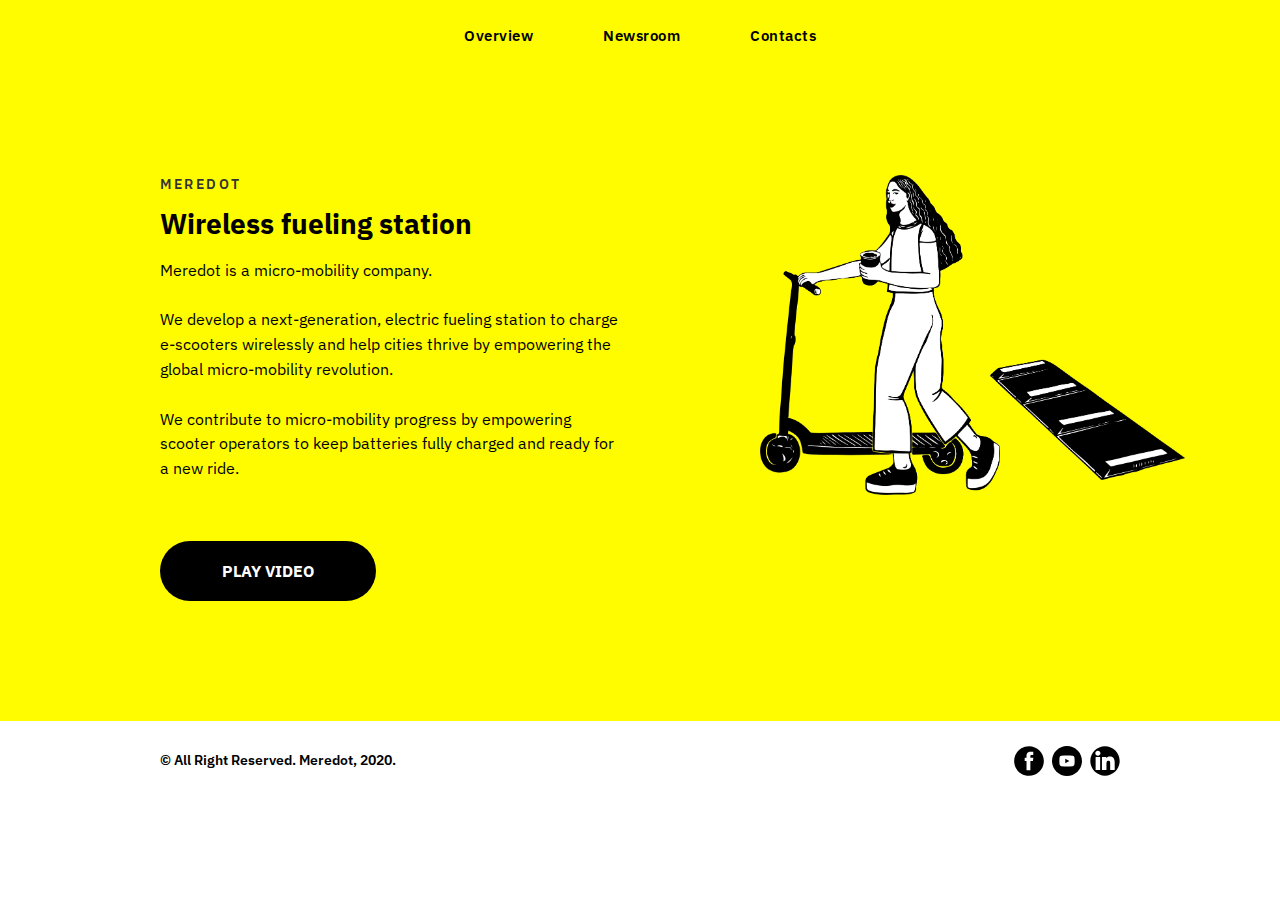
==== commit a1b649a6: "update_060520_1828" ====
--- a/index.html
+++ b/index.html
@@ -1,4 +1,4 @@
-<!DOCTYPE html><html> <head><meta charset="utf-8" /><meta http-equiv="Content-Type" content="text/html; charset=utf-8" /><meta name="viewport" content="width=device-width, initial-scale=1.0" /> <!--metatextblock--><title>Overview</title><meta property="og:url" content="http://project2417461.tilda.ws" /><meta property="og:title" content="Overview" /><meta property="og:description" content="" /><meta property="og:type" content="website" /><meta property="og:image" content="images/tild3163-6431-4539-b830-366139396638__-__resize__504x__meredot_png8.png" /> <link rel="canonical" href="http://project2417461.tilda.ws"><!--/metatextblock--><meta property="fb:app_id" content="257953674358265" /><meta name="format-detection" content="telephone=no" /><meta http-equiv="x-dns-prefetch-control" content="on"><link rel="shortcut icon" href="images/tild6339-3565-4031-b230-396666326533__favicon.ico" type="image/x-icon" /><!-- Assets --><link rel="stylesheet" href="css/tilda-grid-3.0.min.css" type="text/css" media="all" /><link rel="stylesheet" href="css/tilda-blocks-2.12.css?t=1588691717" type="text/css" media="all" /><link rel="stylesheet" href="css/tilda-animation-1.0.min.css" type="text/css" media="all" /><link rel="stylesheet" href="css/tilda-popup-1.1.min.css" type="text/css" media="all" /><link rel="stylesheet" href="css/tilda-menusub-1.0.min.css" type="text/css" media="all" /><script src="js/jquery-1.10.2.min.js"></script><script src="js/tilda-scripts-2.8.min.js"></script><script src="js/tilda-blocks-2.7.js?t=1588691717"></script><script src="js/lazyload-1.3.min.js" charset="utf-8"></script><script src="js/tilda-animation-1.0.min.js" charset="utf-8"></script><script src="js/tilda-menusub-1.0.min.js" charset="utf-8"></script><script type="text/javascript">window.dataLayer = window.dataLayer || [];</script><script type="text/javascript">if((/bot|google|yandex|baidu|bing|msn|duckduckbot|teoma|slurp|crawler|spider|robot|crawling|facebook/i.test(navigator.userAgent))===false && typeof(sessionStorage)!='undefined' && sessionStorage.getItem('visited')!=='y'){	var style=document.createElement('style');	style.type='text/css';	style.innerHTML='@media screen and (min-width: 980px) {.t-records {opacity: 0;}.t-records_animated {-webkit-transition: opacity ease-in-out .2s;-moz-transition: opacity ease-in-out .2s;-o-transition: opacity ease-in-out .2s;transition: opacity ease-in-out .2s;}.t-records.t-records_visible {opacity: 1;}}';	document.getElementsByTagName('head')[0].appendChild(style);	$(document).ready(function() { $('.t-records').addClass('t-records_animated'); setTimeout(function(){ $('.t-records').addClass('t-records_visible'); sessionStorage.setItem('visited','y'); },400);	});
+<!DOCTYPE html><html> <head><meta charset="utf-8" /><meta http-equiv="Content-Type" content="text/html; charset=utf-8" /><meta name="viewport" content="width=device-width, initial-scale=1.0" /> <!--metatextblock--><title>Overview</title><meta property="og:url" content="http://project2417461.tilda.ws" /><meta property="og:title" content="Overview" /><meta property="og:description" content="" /><meta property="og:type" content="website" /><meta property="og:image" content="images/tild3163-6431-4539-b830-366139396638__-__resize__504x__meredot_png8.png" /> <link rel="canonical" href="http://project2417461.tilda.ws"><!--/metatextblock--><meta property="fb:app_id" content="257953674358265" /><meta name="format-detection" content="telephone=no" /><meta http-equiv="x-dns-prefetch-control" content="on"><link rel="shortcut icon" href="images/tild6339-3565-4031-b230-396666326533__favicon.ico" type="image/x-icon" /><!-- Assets --><link rel="stylesheet" href="css/tilda-grid-3.0.min.css" type="text/css" media="all" /><link rel="stylesheet" href="css/tilda-blocks-2.12.css?t=1588768398" type="text/css" media="all" /><link rel="stylesheet" href="css/tilda-animation-1.0.min.css" type="text/css" media="all" /><link rel="stylesheet" href="css/tilda-popup-1.1.min.css" type="text/css" media="all" /><link rel="stylesheet" href="css/tilda-menusub-1.0.min.css" type="text/css" media="all" /><script src="js/jquery-1.10.2.min.js"></script><script src="js/tilda-scripts-2.8.min.js"></script><script src="js/tilda-blocks-2.7.js?t=1588768398"></script><script src="js/lazyload-1.3.min.js" charset="utf-8"></script><script src="js/tilda-animation-1.0.min.js" charset="utf-8"></script><script src="js/tilda-menusub-1.0.min.js" charset="utf-8"></script><script type="text/javascript">window.dataLayer = window.dataLayer || [];</script><script type="text/javascript">if((/bot|google|yandex|baidu|bing|msn|duckduckbot|teoma|slurp|crawler|spider|robot|crawling|facebook/i.test(navigator.userAgent))===false && typeof(sessionStorage)!='undefined' && sessionStorage.getItem('visited')!=='y'){	var style=document.createElement('style');	style.type='text/css';	style.innerHTML='@media screen and (min-width: 980px) {.t-records {opacity: 0;}.t-records_animated {-webkit-transition: opacity ease-in-out .2s;-moz-transition: opacity ease-in-out .2s;-o-transition: opacity ease-in-out .2s;transition: opacity ease-in-out .2s;}.t-records.t-records_visible {opacity: 1;}}';	document.getElementsByTagName('head')[0].appendChild(style);	$(document).ready(function() { $('.t-records').addClass('t-records_animated'); setTimeout(function(){ $('.t-records').addClass('t-records_visible'); sessionStorage.setItem('visited','y'); },400);	});
 }</script></head><body class="t-body" style="margin:0;"><!--allrecords--><div id="allrecords" data-tilda-export="yes" class="t-records" data-hook="blocks-collection-content-node" data-tilda-project-id="2417461" data-tilda-page-id="11098599" data-tilda-page-alias="index" data-tilda-formskey="4b5353bf607cf9d3b639a4efc880f2f6" ><!--header--><div id="t-header" class="t-records" data-hook="blocks-collection-content-node" data-tilda-project-id="2417461" data-tilda-page-id="11102548" data-tilda-formskey="4b5353bf607cf9d3b639a4efc880f2f6" ><div id="rec188325388" class="r t-rec" style=" " data-animationappear="off" data-record-type="258" ><!-- T229 --><div id="nav188325388marker"></div><div id="nav188325388" class="t229 t229__positionstatic " style="background-color: rgba(255,252,0,1); height:70px; " data-bgcolor-hex="#fffc00" data-bgcolor-rgba="rgba(255,252,0,1)" data-navmarker="nav188325388marker" data-appearoffset="" data-bgopacity="1" data-menu="yes"><div class="t229__maincontainer " style="height:70px;"> <div class="t229__padding40px"></div> <div class="t229__centerside "><ul ><li class="t229__list_item" style="padding:0 35px;"><a class="t-menu__link-item" href="/" data-menu-submenu-hook="" style="color:#000000;font-size:15px;font-weight:600;letter-spacing:0.5px;font-family:&apos;IBM Plex Sans&apos;;">Overview</a> </li><li class="t229__list_item" style="padding:0 35px;"><a class="t-menu__link-item" href="/newsroom" data-menu-submenu-hook="" style="color:#000000;font-size:15px;font-weight:600;letter-spacing:0.5px;font-family:&apos;IBM Plex Sans&apos;;">Newsroom</a> </li><li class="t229__list_item" style="padding:0 35px;"><a class="t-menu__link-item" href="/contacts" data-menu-submenu-hook="" style="color:#000000;font-size:15px;font-weight:600;letter-spacing:0.5px;font-family:&apos;IBM Plex Sans&apos;;">Contacts</a> </li> </ul> </div> <div class="t229__padding40px"></div> </div></div><script type="text/javascript"> $(document).ready(function() { t229_highlight('11102548'); $('.t229').removeClass('t229__beforeready'); }); </script> <script type="text/javascript"> $(window).resize(function() { t229_setBg('188325388'); }); $(window).load(function() { t229_setBg('188325388'); }); $(document).ready(function() { t229_setBg('188325388'); }); </script> <style>#rec188325388 .t-menu__link-item{ -webkit-transition: color 0.3s ease-in-out, opacity 0.3s ease-in-out; transition: color 0.3s ease-in-out, opacity 0.3s ease-in-out; position: relative;	}
 #rec188325388 .t-menu__link-item::after { content: ''; position: absolute; left: 0;	bottom: 20%;	opacity: 0;	width: 100%;	height: 100%;	border-bottom: px solid ; -webkit-box-shadow: inset 0px -px 0px 0px ; -moz-box-shadow: inset 0px -px 0px 0px ; box-shadow: inset 0px -px 0px 0px ; -webkit-transition: all 0.3s ease; transition: all 0.3s ease;
 }
@@ -16,5 +16,5 @@
 { #rec188325388 .t-menu__link-item, #rec188325388 .t-menu__link-item.t-active { opacity: 1 !important; }
 }</style><script type="text/javascript"> $(document).ready(function() { setTimeout(function(){ t_menusub_init('188325388'); }, 500); });</script><style>@media screen and (max-width: 980px) { #rec188325388 .t-menusub__menu .t-menusub__link-item { color:#000000 !important; } #rec188325388 .t-menusub__menu .t-menusub__link-item.t-active { color:#000000 !important; }
 }</style><!--[if IE 8]><style>#rec188325388 .t229 { filter: progid:DXImageTransform.Microsoft.gradient(startColorStr='#D9fffc00', endColorstr='#D9fffc00');
-}</style><![endif]--></div></div><!--/header--><div id="rec188234073" class="r t-rec t-rec_pt_105 t-rec_pb_120" style="padding-top:105px;padding-bottom:120px;background-color:#fffc00; " data-animationappear="off" data-record-type="409" data-bg-color="#fffc00"><!-- t409 --><div class="t409"> <div class="t-container"> <div class="t409__textwrapper t409__flexcolumn t-col t-col_5 t-prefix_1 t-align_left t409__valign_middle"> <div class="t409__uptitle t-uptitle t-uptitle_md" style="" field="subtitle"><div style="font-size:14px;color:#333333;" data-customstyle="yes">MEREDOT<br /></div></div> <div class="t409__title t-heading t-heading_lg" style="" field="title"><div style="font-size:28px;" data-customstyle="yes"><span style="font-weight: 700;">Wireless fueling station</span></div></div> <div class="t409__descr t-descr t-descr_sm" style="" field="descr"><div style="font-size:16px;color:#000000;" data-customstyle="yes"><span style="font-weight: 400;">Meredot is a micromobility company. <br /><br /> We develops a next-generation electric fueling station to charge a e-scooter wirelessly and help cities thrive by empowering the global micromobility revolution. <br /><br /> We contribute to micromobility progress by empowering scooter operators to keep batteries all time charged and ready for a new ride. <br /></span></div></div> <div class="t409__btn-container"> <div class="t409__btn-wrapper"> <a href="#popup:youtubevideo" target="" class="t-btn " style="color:#ffffff;background-color:#000000;border-radius:30px; -moz-border-radius:30px; -webkit-border-radius:30px;"><table style="width:100%; height:100%;"><tr><td>PLAY VIDEO</td></tr></table></a> </div> </div> </div> <div class="t409__imgwrapper t409__flexcolumn t-col t-col_1 t-prefix_1"> <img class="t409__img t-img" src="images/tild3163-6431-4539-b830-366139396638__-__empty__meredot_png8.png" data-original="images/tild3163-6431-4539-b830-366139396638__meredot_png8.png" style="max-height: 320px;" imgfield="img"/> </div> </div></div></div><div id="rec187698319" class="r t-rec" style=" " data-animationappear="off" data-record-type="331" ><div class="t331 "> <div class="t-popup" data-tooltip-hook="#popup:youtubevideo" > <div class="t-popup__close"> <div class="t-popup__close-wrapper"> <svg class="t-popup__close-icon" width="23px" height="23px" viewBox="0 0 23 23" version="1.1" xmlns="http://www.w3.org/2000/svg" xmlns:xlink="http://www.w3.org/1999/xlink"> <g stroke="none" stroke-width="1" fill="#fff" fill-rule="evenodd"> <rect transform="translate(11.313708, 11.313708) rotate(-45.000000) translate(-11.313708, -11.313708) " x="10.3137085" y="-3.6862915" width="2" height="30"></rect> <rect transform="translate(11.313708, 11.313708) rotate(-315.000000) translate(-11.313708, -11.313708) " x="10.3137085" y="-3.6862915" width="2" height="30"></rect> </g> </svg> </div> </div> <div class="t-popup__container t-width t-width_10"> <div class="t331__youtube" data-content-popup-video-url-youtube="_p1E8nvNq80"> <div class="t331__video-carier t-width t-width_10" data-video-width="960" data-video-height="540" style="height:500px;"></div> </div> </div> </div></div><script type="text/javascript">$(document).ready(function(){ setTimeout(function(){ t331_initPopup('187698319'); }, 500);
+}</style><![endif]--></div></div><!--/header--><div id="rec188234073" class="r t-rec t-rec_pt_105 t-rec_pb_120" style="padding-top:105px;padding-bottom:120px;background-color:#fffc00; " data-animationappear="off" data-record-type="409" data-bg-color="#fffc00"><!-- t409 --><div class="t409"> <div class="t-container"> <div class="t409__textwrapper t409__flexcolumn t-col t-col_5 t-prefix_1 t-align_left t409__valign_middle"> <div class="t409__uptitle t-uptitle t-uptitle_md" style="" field="subtitle"><div style="font-size:14px;color:#333333;" data-customstyle="yes">MEREDOT<br /></div></div> <div class="t409__title t-heading t-heading_lg" style="" field="title"><div style="font-size:28px;" data-customstyle="yes"><span style="font-weight: 700;">Wireless fueling station</span></div></div> <div class="t409__descr t-descr t-descr_sm" style="" field="descr"><div style="font-size:16px;color:#000000;" data-customstyle="yes"><span style="font-weight: 400;">Meredot is a micro-mobility company. <br /><br /> We develop a next-generation, electric fueling station to charge e-scooters wirelessly and help cities thrive by empowering the global micro-mobility revolution. <br /><br /> We contribute to micro-mobility progress by empowering scooter operators to keep batteries fully charged and ready for a new ride. <br /></span></div></div> <div class="t409__btn-container"> <div class="t409__btn-wrapper"> <a href="#popup:youtubevideo" target="" class="t-btn " style="color:#ffffff;background-color:#000000;border-radius:30px; -moz-border-radius:30px; -webkit-border-radius:30px;"><table style="width:100%; height:100%;"><tr><td>PLAY VIDEO</td></tr></table></a> </div> </div> </div> <div class="t409__imgwrapper t409__flexcolumn t-col t-col_1 t-prefix_1"> <img class="t409__img t-img" src="images/tild3163-6431-4539-b830-366139396638__-__empty__meredot_png8.png" data-original="images/tild3163-6431-4539-b830-366139396638__meredot_png8.png" style="max-height: 320px;" imgfield="img"/> </div> </div></div></div><div id="rec187698319" class="r t-rec" style=" " data-animationappear="off" data-record-type="331" ><div class="t331 "> <div class="t-popup" data-tooltip-hook="#popup:youtubevideo" > <div class="t-popup__close"> <div class="t-popup__close-wrapper"> <svg class="t-popup__close-icon" width="23px" height="23px" viewBox="0 0 23 23" version="1.1" xmlns="http://www.w3.org/2000/svg" xmlns:xlink="http://www.w3.org/1999/xlink"> <g stroke="none" stroke-width="1" fill="#fff" fill-rule="evenodd"> <rect transform="translate(11.313708, 11.313708) rotate(-45.000000) translate(-11.313708, -11.313708) " x="10.3137085" y="-3.6862915" width="2" height="30"></rect> <rect transform="translate(11.313708, 11.313708) rotate(-315.000000) translate(-11.313708, -11.313708) " x="10.3137085" y="-3.6862915" width="2" height="30"></rect> </g> </svg> </div> </div> <div class="t-popup__container t-width t-width_10"> <div class="t331__youtube" data-content-popup-video-url-youtube="_p1E8nvNq80"> <div class="t331__video-carier t-width t-width_10" data-video-width="960" data-video-height="540" style="height:500px;"></div> </div> </div> </div></div><script type="text/javascript">$(document).ready(function(){ setTimeout(function(){ t331_initPopup('187698319'); }, 500);
 });</script> </div><!--footer--><div id="t-footer" class="t-records" data-hook="blocks-collection-content-node" data-tilda-project-id="2417461" data-tilda-page-id="11102590" data-tilda-formskey="4b5353bf607cf9d3b639a4efc880f2f6" ><div id="rec187655855" class="r t-rec" style="background-color:#ffffff; " data-record-type="345" data-bg-color="#ffffff"><!-- T345 --><div class="t345" id="footer_187655855"> <div class="t345-wrapper" style=""> <div class="t345-container t-container" style="height:80px;"> <div class="t345-col t-col t-col_10"> <div class="t345-content"> <div class="t345-text__wrapper"><div class="t345-text t-descr t-descr_xxs" field="text" style="color:#000000;"><span style="font-weight: 600;">© All Right Reserved. Meredot, 2020.</span></div></div> <div class="t345-socials"> <div class="t-sociallinks"> <div class="t-sociallinks__wrapper"> <div class="t-sociallinks__item"> <a href="https://www.facebook.com/Meredot" target="_blank"> <svg class="t-sociallinks__svg" version="1.1" id="Layer_1" xmlns="http://www.w3.org/2000/svg" xmlns:xlink="http://www.w3.org/1999/xlink" x="0px" y="0px" width="30px" height="30px" viewBox="0 0 48 48" enable-background="new 0 0 48 48" xml:space="preserve"><desc>Facebook</desc><path style="fill:#000000;" d="M47.761,24c0,13.121-10.638,23.76-23.758,23.76C10.877,47.76,0.239,37.121,0.239,24c0-13.124,10.638-23.76,23.764-23.76C37.123,0.24,47.761,10.876,47.761,24 M20.033,38.85H26.2V24.01h4.163l0.539-5.242H26.2v-3.083c0-1.156,0.769-1.427,1.308-1.427h3.318V9.168L26.258,9.15c-5.072,0-6.225,3.796-6.225,6.224v3.394H17.1v5.242h2.933V38.85z"/></svg> </a> </div> <div class="t-sociallinks__item"> <a href="https://www.youtube.com/channel/UCke6two447xAdUj_uq7tJWQ" target="_blank"> <svg class="t-sociallinks__svg" version="1.1" id="Layer_1" xmlns="http://www.w3.org/2000/svg" xmlns:xlink="http://www.w3.org/1999/xlink" x="0px" y="0px" width="30px" height="30px" viewBox="0 0 48 48" enable-background="new 0 0 48 48" xml:space="preserve"><desc>Youtube</desc><path style="fill:#000000;" d="M24 0.0130005C37.248 0.0130005 47.987 10.753 47.987 24C47.987 37.247 37.247 47.987 24 47.987C10.753 47.987 0.0130005 37.247 0.0130005 24C0.0130005 10.753 10.752 0.0130005 24 0.0130005ZM35.815 18.093C35.565 16.756 34.452 15.758 33.173 15.635C30.119 15.439 27.054 15.28 23.995 15.278C20.936 15.276 17.882 15.432 14.828 15.625C13.544 15.749 12.431 16.742 12.182 18.084C11.898 20.017 11.756 21.969 11.756 23.92C11.756 25.871 11.898 27.823 12.182 29.756C12.431 31.098 13.544 32.21 14.828 32.333C17.883 32.526 20.935 32.723 23.995 32.723C27.053 32.723 30.121 32.551 33.173 32.353C34.452 32.229 35.565 31.084 35.815 29.747C36.101 27.817 36.244 25.868 36.244 23.919C36.244 21.971 36.101 20.023 35.815 18.093ZM21.224 27.435V20.32L27.851 23.878L21.224 27.435Z"/></svg> </a> </div> <div class="t-sociallinks__item"> <a href="https://www.linkedin.com/company/18842397/" target="_blank"> <svg class="t-sociallinks__svg" version="1.1" id="Layer_1" xmlns="http://www.w3.org/2000/svg" xmlns:xlink="http://www.w3.org/1999/xlink" x="0px" y="0px" width="30px" height="30px" viewBox="0 0 48 48" enable-background="new 0 0 48 48" xml:space="preserve"><desc>LinkedIn</desc><path style="fill:#000000;" d="M8.99402 37.97V38.47H9.49402H15.714H16.214V37.97V17.9659V17.4659H15.714H9.49402H8.99402V17.9659V37.97ZM26.077 19.2614V17.969V17.469H25.577H19.613H19.113V17.969V37.973V38.473H19.613H25.829H26.329V37.973V28.077C26.329 26.7816 26.4561 25.6098 26.9179 24.7713C27.1424 24.3639 27.4438 24.0395 27.8525 23.8131C28.2641 23.585 28.814 23.4399 29.558 23.4399C30.2745 23.4399 30.7691 23.6067 31.1207 23.8523C31.4735 24.0988 31.7253 24.4547 31.9038 24.906C32.2721 25.8373 32.29 27.0626 32.29 28.245V37.974V38.474H32.79H39H39.5V37.974V27C39.5 24.2955 39.2136 21.7867 38.0551 19.9487C36.8633 18.0579 34.8148 16.9709 31.546 16.9709C29.0885 16.9709 27.2261 18.003 26.077 19.2614ZM47.501 24C47.501 36.9798 36.9789 47.5 24.001 47.5C11.0211 47.5 0.499023 36.9798 0.499023 24C0.499023 11.0222 11.0211 0.5 24.001 0.5C36.9788 0.5 47.501 11.0261 47.501 24ZM12.604 15.74C14.8675 15.74 16.706 13.9008 16.706 11.634C16.706 9.36816 14.8674 7.52905 12.604 7.52905C10.3344 7.52905 8.5 9.36834 8.5 11.634C8.5 13.8952 10.3339 15.74 12.604 15.74Z"/></svg> </a> </div> </div></div> </div> </div> </div </div> </div></div></div><script type="text/javascript"> function checkSize_187655855(){ var content = $("#footer_187655855 .t345-text").width() + $("#footer_187655855 .t345-socials").width(); var container = $("#footer_187655855 .t345-container").width() - 30; if (content > container ) { $("#footer_187655855 .t345-container").addClass('t345-socials_block'); } else { $("#footer_187655855 .t345-container").removeClass('t345-socials_block'); } } $(document).ready(function() { setTimeout(function(){ checkSize_187655855(); $(window).resize(checkSize_187655855); }, 500); });</script></div></div><!--/footer--><!-- Stat --> <script type="text/javascript">if (! window.mainTracker) { window.mainTracker = 'tilda'; }	(function (d, w, k, o, g) { var n=d.getElementsByTagName(o)[0],s=d.createElement(o),f=function(){n.parentNode.insertBefore(s,n);}; s.type = "text/javascript"; s.async = true; s.key = k; s.id = "tildastatscript"; s.src=g; if (w.opera=="[object Opera]") {d.addEventListener("DOMContentLoaded", f, false);} else { f(); } })(document, window, '6f81f7d74ff0cf8abb9ad5326d72ba62','script','https://stat.tildacdn.com/js/tildastat-0.2.min.js');</script> </body></html>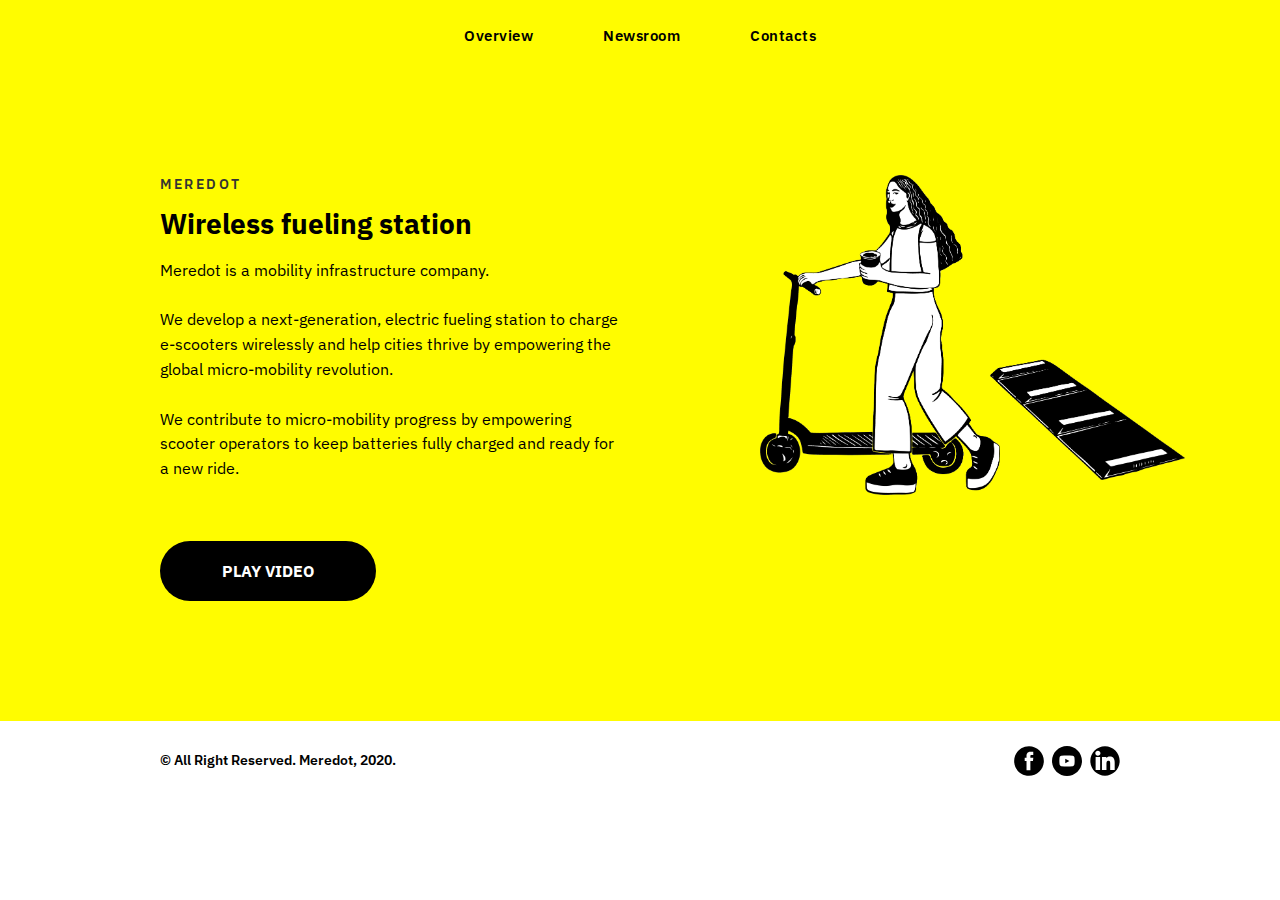
==== commit dcfeb30b: "update_080520_1521" ====
--- a/index.html
+++ b/index.html
@@ -1,4 +1,4 @@
-<!DOCTYPE html><html> <head><meta charset="utf-8" /><meta http-equiv="Content-Type" content="text/html; charset=utf-8" /><meta name="viewport" content="width=device-width, initial-scale=1.0" /> <!--metatextblock--><title>Overview</title><meta property="og:url" content="http://project2417461.tilda.ws" /><meta property="og:title" content="Overview" /><meta property="og:description" content="" /><meta property="og:type" content="website" /><meta property="og:image" content="images/tild3163-6431-4539-b830-366139396638__-__resize__504x__meredot_png8.png" /> <link rel="canonical" href="http://project2417461.tilda.ws"><!--/metatextblock--><meta property="fb:app_id" content="257953674358265" /><meta name="format-detection" content="telephone=no" /><meta http-equiv="x-dns-prefetch-control" content="on"><link rel="shortcut icon" href="images/tild6339-3565-4031-b230-396666326533__favicon.ico" type="image/x-icon" /><!-- Assets --><link rel="stylesheet" href="css/tilda-grid-3.0.min.css" type="text/css" media="all" /><link rel="stylesheet" href="css/tilda-blocks-2.12.css?t=1588768398" type="text/css" media="all" /><link rel="stylesheet" href="css/tilda-animation-1.0.min.css" type="text/css" media="all" /><link rel="stylesheet" href="css/tilda-popup-1.1.min.css" type="text/css" media="all" /><link rel="stylesheet" href="css/tilda-menusub-1.0.min.css" type="text/css" media="all" /><script src="js/jquery-1.10.2.min.js"></script><script src="js/tilda-scripts-2.8.min.js"></script><script src="js/tilda-blocks-2.7.js?t=1588768398"></script><script src="js/lazyload-1.3.min.js" charset="utf-8"></script><script src="js/tilda-animation-1.0.min.js" charset="utf-8"></script><script src="js/tilda-menusub-1.0.min.js" charset="utf-8"></script><script type="text/javascript">window.dataLayer = window.dataLayer || [];</script><script type="text/javascript">if((/bot|google|yandex|baidu|bing|msn|duckduckbot|teoma|slurp|crawler|spider|robot|crawling|facebook/i.test(navigator.userAgent))===false && typeof(sessionStorage)!='undefined' && sessionStorage.getItem('visited')!=='y'){	var style=document.createElement('style');	style.type='text/css';	style.innerHTML='@media screen and (min-width: 980px) {.t-records {opacity: 0;}.t-records_animated {-webkit-transition: opacity ease-in-out .2s;-moz-transition: opacity ease-in-out .2s;-o-transition: opacity ease-in-out .2s;transition: opacity ease-in-out .2s;}.t-records.t-records_visible {opacity: 1;}}';	document.getElementsByTagName('head')[0].appendChild(style);	$(document).ready(function() { $('.t-records').addClass('t-records_animated'); setTimeout(function(){ $('.t-records').addClass('t-records_visible'); sessionStorage.setItem('visited','y'); },400);	});
+<!DOCTYPE html><html> <head><meta charset="utf-8" /><meta http-equiv="Content-Type" content="text/html; charset=utf-8" /><meta name="viewport" content="width=device-width, initial-scale=1.0" /> <!--metatextblock--><title>Overview</title><meta property="og:url" content="http://project2417461.tilda.ws" /><meta property="og:title" content="Overview" /><meta property="og:description" content="" /><meta property="og:type" content="website" /><meta property="og:image" content="images/tild3163-6431-4539-b830-366139396638__-__resize__504x__meredot_png8.png" /> <link rel="canonical" href="http://project2417461.tilda.ws"><!--/metatextblock--><meta property="fb:app_id" content="257953674358265" /><meta name="format-detection" content="telephone=no" /><meta http-equiv="x-dns-prefetch-control" content="on"><link rel="shortcut icon" href="images/tild6339-3565-4031-b230-396666326533__favicon.ico" type="image/x-icon" /><!-- Assets --><link rel="stylesheet" href="css/tilda-grid-3.0.min.css" type="text/css" media="all" /><link rel="stylesheet" href="css/tilda-blocks-2.12.css?t=1588939683" type="text/css" media="all" /><link rel="stylesheet" href="css/tilda-animation-1.0.min.css" type="text/css" media="all" /><link rel="stylesheet" href="css/tilda-popup-1.1.min.css" type="text/css" media="all" /><link rel="stylesheet" href="css/tilda-menusub-1.0.min.css" type="text/css" media="all" /><script src="js/jquery-1.10.2.min.js"></script><script src="js/tilda-scripts-2.8.min.js"></script><script src="js/tilda-blocks-2.7.js?t=1588939683"></script><script src="js/lazyload-1.3.min.js" charset="utf-8"></script><script src="js/tilda-animation-1.0.min.js" charset="utf-8"></script><script src="js/tilda-menusub-1.0.min.js" charset="utf-8"></script><script type="text/javascript">window.dataLayer = window.dataLayer || [];</script><script type="text/javascript">if((/bot|google|yandex|baidu|bing|msn|duckduckbot|teoma|slurp|crawler|spider|robot|crawling|facebook/i.test(navigator.userAgent))===false && typeof(sessionStorage)!='undefined' && sessionStorage.getItem('visited')!=='y'){	var style=document.createElement('style');	style.type='text/css';	style.innerHTML='@media screen and (min-width: 980px) {.t-records {opacity: 0;}.t-records_animated {-webkit-transition: opacity ease-in-out .2s;-moz-transition: opacity ease-in-out .2s;-o-transition: opacity ease-in-out .2s;transition: opacity ease-in-out .2s;}.t-records.t-records_visible {opacity: 1;}}';	document.getElementsByTagName('head')[0].appendChild(style);	$(document).ready(function() { $('.t-records').addClass('t-records_animated'); setTimeout(function(){ $('.t-records').addClass('t-records_visible'); sessionStorage.setItem('visited','y'); },400);	});
 }</script></head><body class="t-body" style="margin:0;"><!--allrecords--><div id="allrecords" data-tilda-export="yes" class="t-records" data-hook="blocks-collection-content-node" data-tilda-project-id="2417461" data-tilda-page-id="11098599" data-tilda-page-alias="index" data-tilda-formskey="4b5353bf607cf9d3b639a4efc880f2f6" ><!--header--><div id="t-header" class="t-records" data-hook="blocks-collection-content-node" data-tilda-project-id="2417461" data-tilda-page-id="11102548" data-tilda-formskey="4b5353bf607cf9d3b639a4efc880f2f6" ><div id="rec188325388" class="r t-rec" style=" " data-animationappear="off" data-record-type="258" ><!-- T229 --><div id="nav188325388marker"></div><div id="nav188325388" class="t229 t229__positionstatic " style="background-color: rgba(255,252,0,1); height:70px; " data-bgcolor-hex="#fffc00" data-bgcolor-rgba="rgba(255,252,0,1)" data-navmarker="nav188325388marker" data-appearoffset="" data-bgopacity="1" data-menu="yes"><div class="t229__maincontainer " style="height:70px;"> <div class="t229__padding40px"></div> <div class="t229__centerside "><ul ><li class="t229__list_item" style="padding:0 35px;"><a class="t-menu__link-item" href="/" data-menu-submenu-hook="" style="color:#000000;font-size:15px;font-weight:600;letter-spacing:0.5px;font-family:&apos;IBM Plex Sans&apos;;">Overview</a> </li><li class="t229__list_item" style="padding:0 35px;"><a class="t-menu__link-item" href="/newsroom" data-menu-submenu-hook="" style="color:#000000;font-size:15px;font-weight:600;letter-spacing:0.5px;font-family:&apos;IBM Plex Sans&apos;;">Newsroom</a> </li><li class="t229__list_item" style="padding:0 35px;"><a class="t-menu__link-item" href="/contacts" data-menu-submenu-hook="" style="color:#000000;font-size:15px;font-weight:600;letter-spacing:0.5px;font-family:&apos;IBM Plex Sans&apos;;">Contacts</a> </li> </ul> </div> <div class="t229__padding40px"></div> </div></div><script type="text/javascript"> $(document).ready(function() { t229_highlight('11102548'); $('.t229').removeClass('t229__beforeready'); }); </script> <script type="text/javascript"> $(window).resize(function() { t229_setBg('188325388'); }); $(window).load(function() { t229_setBg('188325388'); }); $(document).ready(function() { t229_setBg('188325388'); }); </script> <style>#rec188325388 .t-menu__link-item{ -webkit-transition: color 0.3s ease-in-out, opacity 0.3s ease-in-out; transition: color 0.3s ease-in-out, opacity 0.3s ease-in-out; position: relative;	}
 #rec188325388 .t-menu__link-item::after { content: ''; position: absolute; left: 0;	bottom: 20%;	opacity: 0;	width: 100%;	height: 100%;	border-bottom: px solid ; -webkit-box-shadow: inset 0px -px 0px 0px ; -moz-box-shadow: inset 0px -px 0px 0px ; box-shadow: inset 0px -px 0px 0px ; -webkit-transition: all 0.3s ease; transition: all 0.3s ease;
 }
@@ -16,5 +16,5 @@
 { #rec188325388 .t-menu__link-item, #rec188325388 .t-menu__link-item.t-active { opacity: 1 !important; }
 }</style><script type="text/javascript"> $(document).ready(function() { setTimeout(function(){ t_menusub_init('188325388'); }, 500); });</script><style>@media screen and (max-width: 980px) { #rec188325388 .t-menusub__menu .t-menusub__link-item { color:#000000 !important; } #rec188325388 .t-menusub__menu .t-menusub__link-item.t-active { color:#000000 !important; }
 }</style><!--[if IE 8]><style>#rec188325388 .t229 { filter: progid:DXImageTransform.Microsoft.gradient(startColorStr='#D9fffc00', endColorstr='#D9fffc00');
-}</style><![endif]--></div></div><!--/header--><div id="rec188234073" class="r t-rec t-rec_pt_105 t-rec_pb_120" style="padding-top:105px;padding-bottom:120px;background-color:#fffc00; " data-animationappear="off" data-record-type="409" data-bg-color="#fffc00"><!-- t409 --><div class="t409"> <div class="t-container"> <div class="t409__textwrapper t409__flexcolumn t-col t-col_5 t-prefix_1 t-align_left t409__valign_middle"> <div class="t409__uptitle t-uptitle t-uptitle_md" style="" field="subtitle"><div style="font-size:14px;color:#333333;" data-customstyle="yes">MEREDOT<br /></div></div> <div class="t409__title t-heading t-heading_lg" style="" field="title"><div style="font-size:28px;" data-customstyle="yes"><span style="font-weight: 700;">Wireless fueling station</span></div></div> <div class="t409__descr t-descr t-descr_sm" style="" field="descr"><div style="font-size:16px;color:#000000;" data-customstyle="yes"><span style="font-weight: 400;">Meredot is a micro-mobility company. <br /><br /> We develop a next-generation, electric fueling station to charge e-scooters wirelessly and help cities thrive by empowering the global micro-mobility revolution. <br /><br /> We contribute to micro-mobility progress by empowering scooter operators to keep batteries fully charged and ready for a new ride. <br /></span></div></div> <div class="t409__btn-container"> <div class="t409__btn-wrapper"> <a href="#popup:youtubevideo" target="" class="t-btn " style="color:#ffffff;background-color:#000000;border-radius:30px; -moz-border-radius:30px; -webkit-border-radius:30px;"><table style="width:100%; height:100%;"><tr><td>PLAY VIDEO</td></tr></table></a> </div> </div> </div> <div class="t409__imgwrapper t409__flexcolumn t-col t-col_1 t-prefix_1"> <img class="t409__img t-img" src="images/tild3163-6431-4539-b830-366139396638__-__empty__meredot_png8.png" data-original="images/tild3163-6431-4539-b830-366139396638__meredot_png8.png" style="max-height: 320px;" imgfield="img"/> </div> </div></div></div><div id="rec187698319" class="r t-rec" style=" " data-animationappear="off" data-record-type="331" ><div class="t331 "> <div class="t-popup" data-tooltip-hook="#popup:youtubevideo" > <div class="t-popup__close"> <div class="t-popup__close-wrapper"> <svg class="t-popup__close-icon" width="23px" height="23px" viewBox="0 0 23 23" version="1.1" xmlns="http://www.w3.org/2000/svg" xmlns:xlink="http://www.w3.org/1999/xlink"> <g stroke="none" stroke-width="1" fill="#fff" fill-rule="evenodd"> <rect transform="translate(11.313708, 11.313708) rotate(-45.000000) translate(-11.313708, -11.313708) " x="10.3137085" y="-3.6862915" width="2" height="30"></rect> <rect transform="translate(11.313708, 11.313708) rotate(-315.000000) translate(-11.313708, -11.313708) " x="10.3137085" y="-3.6862915" width="2" height="30"></rect> </g> </svg> </div> </div> <div class="t-popup__container t-width t-width_10"> <div class="t331__youtube" data-content-popup-video-url-youtube="_p1E8nvNq80"> <div class="t331__video-carier t-width t-width_10" data-video-width="960" data-video-height="540" style="height:500px;"></div> </div> </div> </div></div><script type="text/javascript">$(document).ready(function(){ setTimeout(function(){ t331_initPopup('187698319'); }, 500);
-});</script> </div><!--footer--><div id="t-footer" class="t-records" data-hook="blocks-collection-content-node" data-tilda-project-id="2417461" data-tilda-page-id="11102590" data-tilda-formskey="4b5353bf607cf9d3b639a4efc880f2f6" ><div id="rec187655855" class="r t-rec" style="background-color:#ffffff; " data-record-type="345" data-bg-color="#ffffff"><!-- T345 --><div class="t345" id="footer_187655855"> <div class="t345-wrapper" style=""> <div class="t345-container t-container" style="height:80px;"> <div class="t345-col t-col t-col_10"> <div class="t345-content"> <div class="t345-text__wrapper"><div class="t345-text t-descr t-descr_xxs" field="text" style="color:#000000;"><span style="font-weight: 600;">© All Right Reserved. Meredot, 2020.</span></div></div> <div class="t345-socials"> <div class="t-sociallinks"> <div class="t-sociallinks__wrapper"> <div class="t-sociallinks__item"> <a href="https://www.facebook.com/Meredot" target="_blank"> <svg class="t-sociallinks__svg" version="1.1" id="Layer_1" xmlns="http://www.w3.org/2000/svg" xmlns:xlink="http://www.w3.org/1999/xlink" x="0px" y="0px" width="30px" height="30px" viewBox="0 0 48 48" enable-background="new 0 0 48 48" xml:space="preserve"><desc>Facebook</desc><path style="fill:#000000;" d="M47.761,24c0,13.121-10.638,23.76-23.758,23.76C10.877,47.76,0.239,37.121,0.239,24c0-13.124,10.638-23.76,23.764-23.76C37.123,0.24,47.761,10.876,47.761,24 M20.033,38.85H26.2V24.01h4.163l0.539-5.242H26.2v-3.083c0-1.156,0.769-1.427,1.308-1.427h3.318V9.168L26.258,9.15c-5.072,0-6.225,3.796-6.225,6.224v3.394H17.1v5.242h2.933V38.85z"/></svg> </a> </div> <div class="t-sociallinks__item"> <a href="https://www.youtube.com/channel/UCke6two447xAdUj_uq7tJWQ" target="_blank"> <svg class="t-sociallinks__svg" version="1.1" id="Layer_1" xmlns="http://www.w3.org/2000/svg" xmlns:xlink="http://www.w3.org/1999/xlink" x="0px" y="0px" width="30px" height="30px" viewBox="0 0 48 48" enable-background="new 0 0 48 48" xml:space="preserve"><desc>Youtube</desc><path style="fill:#000000;" d="M24 0.0130005C37.248 0.0130005 47.987 10.753 47.987 24C47.987 37.247 37.247 47.987 24 47.987C10.753 47.987 0.0130005 37.247 0.0130005 24C0.0130005 10.753 10.752 0.0130005 24 0.0130005ZM35.815 18.093C35.565 16.756 34.452 15.758 33.173 15.635C30.119 15.439 27.054 15.28 23.995 15.278C20.936 15.276 17.882 15.432 14.828 15.625C13.544 15.749 12.431 16.742 12.182 18.084C11.898 20.017 11.756 21.969 11.756 23.92C11.756 25.871 11.898 27.823 12.182 29.756C12.431 31.098 13.544 32.21 14.828 32.333C17.883 32.526 20.935 32.723 23.995 32.723C27.053 32.723 30.121 32.551 33.173 32.353C34.452 32.229 35.565 31.084 35.815 29.747C36.101 27.817 36.244 25.868 36.244 23.919C36.244 21.971 36.101 20.023 35.815 18.093ZM21.224 27.435V20.32L27.851 23.878L21.224 27.435Z"/></svg> </a> </div> <div class="t-sociallinks__item"> <a href="https://www.linkedin.com/company/18842397/" target="_blank"> <svg class="t-sociallinks__svg" version="1.1" id="Layer_1" xmlns="http://www.w3.org/2000/svg" xmlns:xlink="http://www.w3.org/1999/xlink" x="0px" y="0px" width="30px" height="30px" viewBox="0 0 48 48" enable-background="new 0 0 48 48" xml:space="preserve"><desc>LinkedIn</desc><path style="fill:#000000;" d="M8.99402 37.97V38.47H9.49402H15.714H16.214V37.97V17.9659V17.4659H15.714H9.49402H8.99402V17.9659V37.97ZM26.077 19.2614V17.969V17.469H25.577H19.613H19.113V17.969V37.973V38.473H19.613H25.829H26.329V37.973V28.077C26.329 26.7816 26.4561 25.6098 26.9179 24.7713C27.1424 24.3639 27.4438 24.0395 27.8525 23.8131C28.2641 23.585 28.814 23.4399 29.558 23.4399C30.2745 23.4399 30.7691 23.6067 31.1207 23.8523C31.4735 24.0988 31.7253 24.4547 31.9038 24.906C32.2721 25.8373 32.29 27.0626 32.29 28.245V37.974V38.474H32.79H39H39.5V37.974V27C39.5 24.2955 39.2136 21.7867 38.0551 19.9487C36.8633 18.0579 34.8148 16.9709 31.546 16.9709C29.0885 16.9709 27.2261 18.003 26.077 19.2614ZM47.501 24C47.501 36.9798 36.9789 47.5 24.001 47.5C11.0211 47.5 0.499023 36.9798 0.499023 24C0.499023 11.0222 11.0211 0.5 24.001 0.5C36.9788 0.5 47.501 11.0261 47.501 24ZM12.604 15.74C14.8675 15.74 16.706 13.9008 16.706 11.634C16.706 9.36816 14.8674 7.52905 12.604 7.52905C10.3344 7.52905 8.5 9.36834 8.5 11.634C8.5 13.8952 10.3339 15.74 12.604 15.74Z"/></svg> </a> </div> </div></div> </div> </div> </div </div> </div></div></div><script type="text/javascript"> function checkSize_187655855(){ var content = $("#footer_187655855 .t345-text").width() + $("#footer_187655855 .t345-socials").width(); var container = $("#footer_187655855 .t345-container").width() - 30; if (content > container ) { $("#footer_187655855 .t345-container").addClass('t345-socials_block'); } else { $("#footer_187655855 .t345-container").removeClass('t345-socials_block'); } } $(document).ready(function() { setTimeout(function(){ checkSize_187655855(); $(window).resize(checkSize_187655855); }, 500); });</script></div></div><!--/footer--><!-- Stat --> <script type="text/javascript">if (! window.mainTracker) { window.mainTracker = 'tilda'; }	(function (d, w, k, o, g) { var n=d.getElementsByTagName(o)[0],s=d.createElement(o),f=function(){n.parentNode.insertBefore(s,n);}; s.type = "text/javascript"; s.async = true; s.key = k; s.id = "tildastatscript"; s.src=g; if (w.opera=="[object Opera]") {d.addEventListener("DOMContentLoaded", f, false);} else { f(); } })(document, window, '6f81f7d74ff0cf8abb9ad5326d72ba62','script','https://stat.tildacdn.com/js/tildastat-0.2.min.js');</script> </body></html>+}</style><![endif]--></div></div><!--/header--><div id="rec188234073" class="r t-rec t-rec_pt_105 t-rec_pb_120" style="padding-top:105px;padding-bottom:120px;background-color:#fffc00; " data-animationappear="off" data-record-type="409" data-bg-color="#fffc00"><!-- t409 --><div class="t409"> <div class="t-container"> <div class="t409__textwrapper t409__flexcolumn t-col t-col_5 t-prefix_1 t-align_left t409__valign_middle"> <div class="t409__uptitle t-uptitle t-uptitle_md" style="" field="subtitle"><div style="font-size:14px;color:#333333;" data-customstyle="yes">MEREDOT<br /></div></div> <div class="t409__title t-heading t-heading_lg" style="" field="title"><div style="font-size:28px;" data-customstyle="yes"><span style="font-weight: 700;">Wireless fueling station</span></div></div> <div class="t409__descr t-descr t-descr_sm" style="" field="descr"><div style="font-size:16px;color:#000000;" data-customstyle="yes"><span style="font-weight: 400;">Meredot is a mobility infrastructure company. <br /><br /> We develop a next-generation, electric fueling station to charge e-scooters wirelessly and help cities thrive by empowering the global micro-mobility revolution. <br /><br /> We contribute to micro-mobility progress by empowering scooter operators to keep batteries fully charged and ready for a new ride. <br /></span></div></div> <div class="t409__btn-container"> <div class="t409__btn-wrapper"> <a href="#popup:youtubevideo" target="" class="t-btn " style="color:#ffffff;background-color:#000000;border-radius:30px; -moz-border-radius:30px; -webkit-border-radius:30px;"><table style="width:100%; height:100%;"><tr><td>PLAY VIDEO</td></tr></table></a> </div> </div> </div> <div class="t409__imgwrapper t409__flexcolumn t-col t-col_1 t-prefix_1"> <img class="t409__img t-img" src="images/tild3163-6431-4539-b830-366139396638__-__empty__meredot_png8.png" data-original="images/tild3163-6431-4539-b830-366139396638__meredot_png8.png" style="max-height: 320px;" imgfield="img"/> </div> </div></div></div><div id="rec187698319" class="r t-rec" style=" " data-animationappear="off" data-record-type="331" ><div class="t331 "> <div class="t-popup" data-tooltip-hook="#popup:youtubevideo" > <div class="t-popup__close"> <div class="t-popup__close-wrapper"> <svg class="t-popup__close-icon" width="23px" height="23px" viewBox="0 0 23 23" version="1.1" xmlns="http://www.w3.org/2000/svg" xmlns:xlink="http://www.w3.org/1999/xlink"> <g stroke="none" stroke-width="1" fill="#fff" fill-rule="evenodd"> <rect transform="translate(11.313708, 11.313708) rotate(-45.000000) translate(-11.313708, -11.313708) " x="10.3137085" y="-3.6862915" width="2" height="30"></rect> <rect transform="translate(11.313708, 11.313708) rotate(-315.000000) translate(-11.313708, -11.313708) " x="10.3137085" y="-3.6862915" width="2" height="30"></rect> </g> </svg> </div> </div> <div class="t-popup__container t-width t-width_10"> <div class="t331__youtube" data-content-popup-video-url-youtube="_p1E8nvNq80"> <div class="t331__video-carier t-width t-width_10" data-video-width="960" data-video-height="540" style="height:500px;"></div> </div> </div> </div></div><script type="text/javascript">$(document).ready(function(){ setTimeout(function(){ t331_initPopup('187698319'); }, 500);
+});</script> </div><!--footer--><div id="t-footer" class="t-records" data-hook="blocks-collection-content-node" data-tilda-project-id="2417461" data-tilda-page-id="11102590" data-tilda-formskey="4b5353bf607cf9d3b639a4efc880f2f6" ><div id="rec189185809" class="r t-rec" style="background-color:#ffffff; " data-record-type="345" data-bg-color="#ffffff"><!-- T345 --><div class="t345" id="footer_189185809"> <div class="t345-wrapper" style=""> <div class="t345-container t-container" style="height:80px;"> <div class="t345-col t-col t-col_10"> <div class="t345-content"> <div class="t345-text__wrapper"><div class="t345-text t-descr t-descr_xxs" field="text" style="color:#000000;"><span style="font-weight: 600;">© All Right Reserved. Meredot, 2020.</span></div></div> <div class="t345-socials"> <div class="t-sociallinks"> <div class="t-sociallinks__wrapper"> <div class="t-sociallinks__item"> <a href="https://www.facebook.com/Meredot" target="_blank"> <svg class="t-sociallinks__svg" version="1.1" id="Layer_1" xmlns="http://www.w3.org/2000/svg" xmlns:xlink="http://www.w3.org/1999/xlink" x="0px" y="0px" width="30px" height="30px" viewBox="0 0 48 48" enable-background="new 0 0 48 48" xml:space="preserve"><desc>Facebook</desc><path style="fill:#000000;" d="M47.761,24c0,13.121-10.638,23.76-23.758,23.76C10.877,47.76,0.239,37.121,0.239,24c0-13.124,10.638-23.76,23.764-23.76C37.123,0.24,47.761,10.876,47.761,24 M20.033,38.85H26.2V24.01h4.163l0.539-5.242H26.2v-3.083c0-1.156,0.769-1.427,1.308-1.427h3.318V9.168L26.258,9.15c-5.072,0-6.225,3.796-6.225,6.224v3.394H17.1v5.242h2.933V38.85z"/></svg> </a> </div> <div class="t-sociallinks__item"> <a href="https://www.youtube.com/channel/UCke6two447xAdUj_uq7tJWQ" target="_blank"> <svg class="t-sociallinks__svg" version="1.1" id="Layer_1" xmlns="http://www.w3.org/2000/svg" xmlns:xlink="http://www.w3.org/1999/xlink" x="0px" y="0px" width="30px" height="30px" viewBox="0 0 48 48" enable-background="new 0 0 48 48" xml:space="preserve"><desc>Youtube</desc><path style="fill:#000000;" d="M24 0.0130005C37.248 0.0130005 47.987 10.753 47.987 24C47.987 37.247 37.247 47.987 24 47.987C10.753 47.987 0.0130005 37.247 0.0130005 24C0.0130005 10.753 10.752 0.0130005 24 0.0130005ZM35.815 18.093C35.565 16.756 34.452 15.758 33.173 15.635C30.119 15.439 27.054 15.28 23.995 15.278C20.936 15.276 17.882 15.432 14.828 15.625C13.544 15.749 12.431 16.742 12.182 18.084C11.898 20.017 11.756 21.969 11.756 23.92C11.756 25.871 11.898 27.823 12.182 29.756C12.431 31.098 13.544 32.21 14.828 32.333C17.883 32.526 20.935 32.723 23.995 32.723C27.053 32.723 30.121 32.551 33.173 32.353C34.452 32.229 35.565 31.084 35.815 29.747C36.101 27.817 36.244 25.868 36.244 23.919C36.244 21.971 36.101 20.023 35.815 18.093ZM21.224 27.435V20.32L27.851 23.878L21.224 27.435Z"/></svg> </a> </div> <div class="t-sociallinks__item"> <a href="https://www.linkedin.com/company/18842397/" target="_blank"> <svg class="t-sociallinks__svg" version="1.1" id="Layer_1" xmlns="http://www.w3.org/2000/svg" xmlns:xlink="http://www.w3.org/1999/xlink" x="0px" y="0px" width="30px" height="30px" viewBox="0 0 48 48" enable-background="new 0 0 48 48" xml:space="preserve"><desc>LinkedIn</desc><path style="fill:#000000;" d="M8.99402 37.97V38.47H9.49402H15.714H16.214V37.97V17.9659V17.4659H15.714H9.49402H8.99402V17.9659V37.97ZM26.077 19.2614V17.969V17.469H25.577H19.613H19.113V17.969V37.973V38.473H19.613H25.829H26.329V37.973V28.077C26.329 26.7816 26.4561 25.6098 26.9179 24.7713C27.1424 24.3639 27.4438 24.0395 27.8525 23.8131C28.2641 23.585 28.814 23.4399 29.558 23.4399C30.2745 23.4399 30.7691 23.6067 31.1207 23.8523C31.4735 24.0988 31.7253 24.4547 31.9038 24.906C32.2721 25.8373 32.29 27.0626 32.29 28.245V37.974V38.474H32.79H39H39.5V37.974V27C39.5 24.2955 39.2136 21.7867 38.0551 19.9487C36.8633 18.0579 34.8148 16.9709 31.546 16.9709C29.0885 16.9709 27.2261 18.003 26.077 19.2614ZM47.501 24C47.501 36.9798 36.9789 47.5 24.001 47.5C11.0211 47.5 0.499023 36.9798 0.499023 24C0.499023 11.0222 11.0211 0.5 24.001 0.5C36.9788 0.5 47.501 11.0261 47.501 24ZM12.604 15.74C14.8675 15.74 16.706 13.9008 16.706 11.634C16.706 9.36816 14.8674 7.52905 12.604 7.52905C10.3344 7.52905 8.5 9.36834 8.5 11.634C8.5 13.8952 10.3339 15.74 12.604 15.74Z"/></svg> </a> </div> </div></div> </div> </div> </div </div> </div></div></div><script type="text/javascript"> function checkSize_189185809(){ var content = $("#footer_189185809 .t345-text").width() + $("#footer_189185809 .t345-socials").width(); var container = $("#footer_189185809 .t345-container").width() - 30; if (content > container ) { $("#footer_189185809 .t345-container").addClass('t345-socials_block'); } else { $("#footer_189185809 .t345-container").removeClass('t345-socials_block'); } } $(document).ready(function() { setTimeout(function(){ checkSize_189185809(); $(window).resize(checkSize_189185809); }, 500); });</script></div></div><!--/footer--><!-- Stat --> <script type="text/javascript">if (! window.mainTracker) { window.mainTracker = 'tilda'; }	(function (d, w, k, o, g) { var n=d.getElementsByTagName(o)[0],s=d.createElement(o),f=function(){n.parentNode.insertBefore(s,n);}; s.type = "text/javascript"; s.async = true; s.key = k; s.id = "tildastatscript"; s.src=g; if (w.opera=="[object Opera]") {d.addEventListener("DOMContentLoaded", f, false);} else { f(); } })(document, window, '6f81f7d74ff0cf8abb9ad5326d72ba62','script','https://stat.tildacdn.com/js/tildastat-0.2.min.js');</script> </body></html>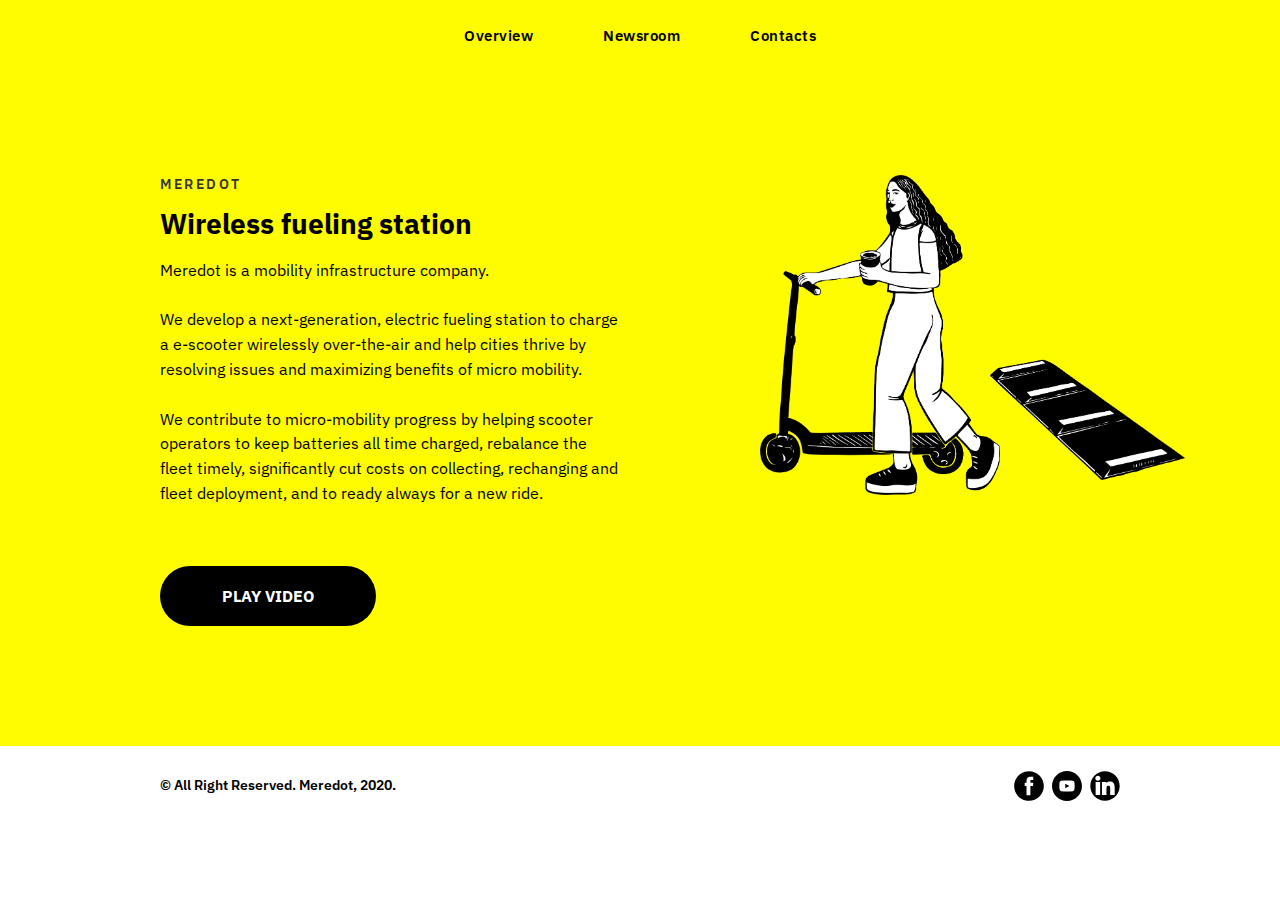
==== commit 888d1525: "update_080520_1628" ====
--- a/index.html
+++ b/index.html
@@ -1,4 +1,4 @@
-<!DOCTYPE html><html> <head><meta charset="utf-8" /><meta http-equiv="Content-Type" content="text/html; charset=utf-8" /><meta name="viewport" content="width=device-width, initial-scale=1.0" /> <!--metatextblock--><title>Overview</title><meta property="og:url" content="http://project2417461.tilda.ws" /><meta property="og:title" content="Overview" /><meta property="og:description" content="" /><meta property="og:type" content="website" /><meta property="og:image" content="images/tild3163-6431-4539-b830-366139396638__-__resize__504x__meredot_png8.png" /> <link rel="canonical" href="http://project2417461.tilda.ws"><!--/metatextblock--><meta property="fb:app_id" content="257953674358265" /><meta name="format-detection" content="telephone=no" /><meta http-equiv="x-dns-prefetch-control" content="on"><link rel="shortcut icon" href="images/tild6339-3565-4031-b230-396666326533__favicon.ico" type="image/x-icon" /><!-- Assets --><link rel="stylesheet" href="css/tilda-grid-3.0.min.css" type="text/css" media="all" /><link rel="stylesheet" href="css/tilda-blocks-2.12.css?t=1588939683" type="text/css" media="all" /><link rel="stylesheet" href="css/tilda-animation-1.0.min.css" type="text/css" media="all" /><link rel="stylesheet" href="css/tilda-popup-1.1.min.css" type="text/css" media="all" /><link rel="stylesheet" href="css/tilda-menusub-1.0.min.css" type="text/css" media="all" /><script src="js/jquery-1.10.2.min.js"></script><script src="js/tilda-scripts-2.8.min.js"></script><script src="js/tilda-blocks-2.7.js?t=1588939683"></script><script src="js/lazyload-1.3.min.js" charset="utf-8"></script><script src="js/tilda-animation-1.0.min.js" charset="utf-8"></script><script src="js/tilda-menusub-1.0.min.js" charset="utf-8"></script><script type="text/javascript">window.dataLayer = window.dataLayer || [];</script><script type="text/javascript">if((/bot|google|yandex|baidu|bing|msn|duckduckbot|teoma|slurp|crawler|spider|robot|crawling|facebook/i.test(navigator.userAgent))===false && typeof(sessionStorage)!='undefined' && sessionStorage.getItem('visited')!=='y'){	var style=document.createElement('style');	style.type='text/css';	style.innerHTML='@media screen and (min-width: 980px) {.t-records {opacity: 0;}.t-records_animated {-webkit-transition: opacity ease-in-out .2s;-moz-transition: opacity ease-in-out .2s;-o-transition: opacity ease-in-out .2s;transition: opacity ease-in-out .2s;}.t-records.t-records_visible {opacity: 1;}}';	document.getElementsByTagName('head')[0].appendChild(style);	$(document).ready(function() { $('.t-records').addClass('t-records_animated'); setTimeout(function(){ $('.t-records').addClass('t-records_visible'); sessionStorage.setItem('visited','y'); },400);	});
+<!DOCTYPE html><html> <head><meta charset="utf-8" /><meta http-equiv="Content-Type" content="text/html; charset=utf-8" /><meta name="viewport" content="width=device-width, initial-scale=1.0" /> <!--metatextblock--><title>Meredot</title><meta name="description" content="Next-generation electric fueling station to charge a scooter wirelessly over-the-air and help cities thrive by resolving issues and maximizing benefits of micro mobility." /><meta property="og:url" content="http://meredot.com" /><meta property="og:title" content="Meredot" /><meta property="og:description" content="Next-generation electric fueling station to charge a scooter wirelessly over-the-air and help cities thrive by resolving issues and maximizing benefits of micro mobility." /><meta property="og:type" content="website" /><meta property="og:image" content="images/tild3832-3961-4765-a164-383835366332__fon_1.png" /> <link rel="canonical" href="http://meredot.com"><!--/metatextblock--><meta property="fb:app_id" content="257953674358265" /><meta name="format-detection" content="telephone=no" /><meta http-equiv="x-dns-prefetch-control" content="on"><link rel="shortcut icon" href="images/tild6339-3565-4031-b230-396666326533__favicon.ico" type="image/x-icon" /><!-- Assets --><link rel="stylesheet" href="css/tilda-grid-3.0.min.css" type="text/css" media="all" /><link rel="stylesheet" href="css/tilda-blocks-2.12.css?t=1588943610" type="text/css" media="all" /><link rel="stylesheet" href="css/tilda-animation-1.0.min.css" type="text/css" media="all" /><link rel="stylesheet" href="css/tilda-popup-1.1.min.css" type="text/css" media="all" /><link rel="stylesheet" href="css/tilda-menusub-1.0.min.css" type="text/css" media="all" /><script src="js/jquery-1.10.2.min.js"></script><script src="js/tilda-scripts-2.8.min.js"></script><script src="js/tilda-blocks-2.7.js?t=1588943610"></script><script src="js/lazyload-1.3.min.js" charset="utf-8"></script><script src="js/tilda-animation-1.0.min.js" charset="utf-8"></script><script src="js/tilda-menusub-1.0.min.js" charset="utf-8"></script><script type="text/javascript">window.dataLayer = window.dataLayer || [];</script><script type="text/javascript">if((/bot|google|yandex|baidu|bing|msn|duckduckbot|teoma|slurp|crawler|spider|robot|crawling|facebook/i.test(navigator.userAgent))===false && typeof(sessionStorage)!='undefined' && sessionStorage.getItem('visited')!=='y'){	var style=document.createElement('style');	style.type='text/css';	style.innerHTML='@media screen and (min-width: 980px) {.t-records {opacity: 0;}.t-records_animated {-webkit-transition: opacity ease-in-out .2s;-moz-transition: opacity ease-in-out .2s;-o-transition: opacity ease-in-out .2s;transition: opacity ease-in-out .2s;}.t-records.t-records_visible {opacity: 1;}}';	document.getElementsByTagName('head')[0].appendChild(style);	$(document).ready(function() { $('.t-records').addClass('t-records_animated'); setTimeout(function(){ $('.t-records').addClass('t-records_visible'); sessionStorage.setItem('visited','y'); },400);	});
 }</script></head><body class="t-body" style="margin:0;"><!--allrecords--><div id="allrecords" data-tilda-export="yes" class="t-records" data-hook="blocks-collection-content-node" data-tilda-project-id="2417461" data-tilda-page-id="11098599" data-tilda-page-alias="index" data-tilda-formskey="4b5353bf607cf9d3b639a4efc880f2f6" ><!--header--><div id="t-header" class="t-records" data-hook="blocks-collection-content-node" data-tilda-project-id="2417461" data-tilda-page-id="11102548" data-tilda-formskey="4b5353bf607cf9d3b639a4efc880f2f6" ><div id="rec188325388" class="r t-rec" style=" " data-animationappear="off" data-record-type="258" ><!-- T229 --><div id="nav188325388marker"></div><div id="nav188325388" class="t229 t229__positionstatic " style="background-color: rgba(255,252,0,1); height:70px; " data-bgcolor-hex="#fffc00" data-bgcolor-rgba="rgba(255,252,0,1)" data-navmarker="nav188325388marker" data-appearoffset="" data-bgopacity="1" data-menu="yes"><div class="t229__maincontainer " style="height:70px;"> <div class="t229__padding40px"></div> <div class="t229__centerside "><ul ><li class="t229__list_item" style="padding:0 35px;"><a class="t-menu__link-item" href="/" data-menu-submenu-hook="" style="color:#000000;font-size:15px;font-weight:600;letter-spacing:0.5px;font-family:&apos;IBM Plex Sans&apos;;">Overview</a> </li><li class="t229__list_item" style="padding:0 35px;"><a class="t-menu__link-item" href="/newsroom" data-menu-submenu-hook="" style="color:#000000;font-size:15px;font-weight:600;letter-spacing:0.5px;font-family:&apos;IBM Plex Sans&apos;;">Newsroom</a> </li><li class="t229__list_item" style="padding:0 35px;"><a class="t-menu__link-item" href="/contacts" data-menu-submenu-hook="" style="color:#000000;font-size:15px;font-weight:600;letter-spacing:0.5px;font-family:&apos;IBM Plex Sans&apos;;">Contacts</a> </li> </ul> </div> <div class="t229__padding40px"></div> </div></div><script type="text/javascript"> $(document).ready(function() { t229_highlight('11102548'); $('.t229').removeClass('t229__beforeready'); }); </script> <script type="text/javascript"> $(window).resize(function() { t229_setBg('188325388'); }); $(window).load(function() { t229_setBg('188325388'); }); $(document).ready(function() { t229_setBg('188325388'); }); </script> <style>#rec188325388 .t-menu__link-item{ -webkit-transition: color 0.3s ease-in-out, opacity 0.3s ease-in-out; transition: color 0.3s ease-in-out, opacity 0.3s ease-in-out; position: relative;	}
 #rec188325388 .t-menu__link-item::after { content: ''; position: absolute; left: 0;	bottom: 20%;	opacity: 0;	width: 100%;	height: 100%;	border-bottom: px solid ; -webkit-box-shadow: inset 0px -px 0px 0px ; -moz-box-shadow: inset 0px -px 0px 0px ; box-shadow: inset 0px -px 0px 0px ; -webkit-transition: all 0.3s ease; transition: all 0.3s ease;
 }
@@ -16,5 +16,5 @@
 { #rec188325388 .t-menu__link-item, #rec188325388 .t-menu__link-item.t-active { opacity: 1 !important; }
 }</style><script type="text/javascript"> $(document).ready(function() { setTimeout(function(){ t_menusub_init('188325388'); }, 500); });</script><style>@media screen and (max-width: 980px) { #rec188325388 .t-menusub__menu .t-menusub__link-item { color:#000000 !important; } #rec188325388 .t-menusub__menu .t-menusub__link-item.t-active { color:#000000 !important; }
 }</style><!--[if IE 8]><style>#rec188325388 .t229 { filter: progid:DXImageTransform.Microsoft.gradient(startColorStr='#D9fffc00', endColorstr='#D9fffc00');
-}</style><![endif]--></div></div><!--/header--><div id="rec188234073" class="r t-rec t-rec_pt_105 t-rec_pb_120" style="padding-top:105px;padding-bottom:120px;background-color:#fffc00; " data-animationappear="off" data-record-type="409" data-bg-color="#fffc00"><!-- t409 --><div class="t409"> <div class="t-container"> <div class="t409__textwrapper t409__flexcolumn t-col t-col_5 t-prefix_1 t-align_left t409__valign_middle"> <div class="t409__uptitle t-uptitle t-uptitle_md" style="" field="subtitle"><div style="font-size:14px;color:#333333;" data-customstyle="yes">MEREDOT<br /></div></div> <div class="t409__title t-heading t-heading_lg" style="" field="title"><div style="font-size:28px;" data-customstyle="yes"><span style="font-weight: 700;">Wireless fueling station</span></div></div> <div class="t409__descr t-descr t-descr_sm" style="" field="descr"><div style="font-size:16px;color:#000000;" data-customstyle="yes"><span style="font-weight: 400;">Meredot is a mobility infrastructure company. <br /><br /> We develop a next-generation, electric fueling station to charge e-scooters wirelessly and help cities thrive by empowering the global micro-mobility revolution. <br /><br /> We contribute to micro-mobility progress by empowering scooter operators to keep batteries fully charged and ready for a new ride. <br /></span></div></div> <div class="t409__btn-container"> <div class="t409__btn-wrapper"> <a href="#popup:youtubevideo" target="" class="t-btn " style="color:#ffffff;background-color:#000000;border-radius:30px; -moz-border-radius:30px; -webkit-border-radius:30px;"><table style="width:100%; height:100%;"><tr><td>PLAY VIDEO</td></tr></table></a> </div> </div> </div> <div class="t409__imgwrapper t409__flexcolumn t-col t-col_1 t-prefix_1"> <img class="t409__img t-img" src="images/tild3163-6431-4539-b830-366139396638__-__empty__meredot_png8.png" data-original="images/tild3163-6431-4539-b830-366139396638__meredot_png8.png" style="max-height: 320px;" imgfield="img"/> </div> </div></div></div><div id="rec187698319" class="r t-rec" style=" " data-animationappear="off" data-record-type="331" ><div class="t331 "> <div class="t-popup" data-tooltip-hook="#popup:youtubevideo" > <div class="t-popup__close"> <div class="t-popup__close-wrapper"> <svg class="t-popup__close-icon" width="23px" height="23px" viewBox="0 0 23 23" version="1.1" xmlns="http://www.w3.org/2000/svg" xmlns:xlink="http://www.w3.org/1999/xlink"> <g stroke="none" stroke-width="1" fill="#fff" fill-rule="evenodd"> <rect transform="translate(11.313708, 11.313708) rotate(-45.000000) translate(-11.313708, -11.313708) " x="10.3137085" y="-3.6862915" width="2" height="30"></rect> <rect transform="translate(11.313708, 11.313708) rotate(-315.000000) translate(-11.313708, -11.313708) " x="10.3137085" y="-3.6862915" width="2" height="30"></rect> </g> </svg> </div> </div> <div class="t-popup__container t-width t-width_10"> <div class="t331__youtube" data-content-popup-video-url-youtube="_p1E8nvNq80"> <div class="t331__video-carier t-width t-width_10" data-video-width="960" data-video-height="540" style="height:500px;"></div> </div> </div> </div></div><script type="text/javascript">$(document).ready(function(){ setTimeout(function(){ t331_initPopup('187698319'); }, 500);
+}</style><![endif]--></div></div><!--/header--><div id="rec188234073" class="r t-rec t-rec_pt_105 t-rec_pb_120" style="padding-top:105px;padding-bottom:120px;background-color:#fffc00; " data-animationappear="off" data-record-type="409" data-bg-color="#fffc00"><!-- t409 --><div class="t409"> <div class="t-container"> <div class="t409__textwrapper t409__flexcolumn t-col t-col_5 t-prefix_1 t-align_left t409__valign_middle"> <div class="t409__uptitle t-uptitle t-uptitle_md" style="" field="subtitle"><div style="font-size:14px;color:#333333;" data-customstyle="yes">MEREDOT<br /></div></div> <div class="t409__title t-heading t-heading_lg" style="" field="title"><div style="font-size:28px;" data-customstyle="yes"><span style="font-weight: 700;">Wireless fueling station</span></div></div> <div class="t409__descr t-descr t-descr_sm" style="" field="descr"><div style="font-size:16px;color:#000000;" data-customstyle="yes"><span style="font-weight: 400;">Meredot is a mobility infrastructure company. <br /><br /> We develop a next-generation, electric fueling station to charge a e-scooter wirelessly over-the-air and help cities thrive by resolving issues and maximizing benefits of micro mobility. <br /><br /> We contribute to micro-mobility progress by helping scooter operators to keep batteries all time charged, rebalance the fleet timely, significantly cut costs on collecting, rechanging and fleet deployment, and to ready always for a new ride. <br /></span></div></div> <div class="t409__btn-container"> <div class="t409__btn-wrapper"> <a href="#popup:youtubevideo" target="" class="t-btn " style="color:#ffffff;background-color:#000000;border-radius:30px; -moz-border-radius:30px; -webkit-border-radius:30px;"><table style="width:100%; height:100%;"><tr><td>PLAY VIDEO</td></tr></table></a> </div> </div> </div> <div class="t409__imgwrapper t409__flexcolumn t-col t-col_1 t-prefix_1"> <img class="t409__img t-img" src="images/tild3163-6431-4539-b830-366139396638__-__empty__meredot_png8.png" data-original="images/tild3163-6431-4539-b830-366139396638__meredot_png8.png" style="max-height: 320px;" imgfield="img"/> </div> </div></div></div><div id="rec187698319" class="r t-rec" style=" " data-animationappear="off" data-record-type="331" ><div class="t331 "> <div class="t-popup" data-tooltip-hook="#popup:youtubevideo" > <div class="t-popup__close"> <div class="t-popup__close-wrapper"> <svg class="t-popup__close-icon" width="23px" height="23px" viewBox="0 0 23 23" version="1.1" xmlns="http://www.w3.org/2000/svg" xmlns:xlink="http://www.w3.org/1999/xlink"> <g stroke="none" stroke-width="1" fill="#fff" fill-rule="evenodd"> <rect transform="translate(11.313708, 11.313708) rotate(-45.000000) translate(-11.313708, -11.313708) " x="10.3137085" y="-3.6862915" width="2" height="30"></rect> <rect transform="translate(11.313708, 11.313708) rotate(-315.000000) translate(-11.313708, -11.313708) " x="10.3137085" y="-3.6862915" width="2" height="30"></rect> </g> </svg> </div> </div> <div class="t-popup__container t-width t-width_10"> <div class="t331__youtube" data-content-popup-video-url-youtube="_p1E8nvNq80"> <div class="t331__video-carier t-width t-width_10" data-video-width="960" data-video-height="540" style="height:500px;"></div> </div> </div> </div></div><script type="text/javascript">$(document).ready(function(){ setTimeout(function(){ t331_initPopup('187698319'); }, 500);
 });</script> </div><!--footer--><div id="t-footer" class="t-records" data-hook="blocks-collection-content-node" data-tilda-project-id="2417461" data-tilda-page-id="11102590" data-tilda-formskey="4b5353bf607cf9d3b639a4efc880f2f6" ><div id="rec189185809" class="r t-rec" style="background-color:#ffffff; " data-record-type="345" data-bg-color="#ffffff"><!-- T345 --><div class="t345" id="footer_189185809"> <div class="t345-wrapper" style=""> <div class="t345-container t-container" style="height:80px;"> <div class="t345-col t-col t-col_10"> <div class="t345-content"> <div class="t345-text__wrapper"><div class="t345-text t-descr t-descr_xxs" field="text" style="color:#000000;"><span style="font-weight: 600;">© All Right Reserved. Meredot, 2020.</span></div></div> <div class="t345-socials"> <div class="t-sociallinks"> <div class="t-sociallinks__wrapper"> <div class="t-sociallinks__item"> <a href="https://www.facebook.com/Meredot" target="_blank"> <svg class="t-sociallinks__svg" version="1.1" id="Layer_1" xmlns="http://www.w3.org/2000/svg" xmlns:xlink="http://www.w3.org/1999/xlink" x="0px" y="0px" width="30px" height="30px" viewBox="0 0 48 48" enable-background="new 0 0 48 48" xml:space="preserve"><desc>Facebook</desc><path style="fill:#000000;" d="M47.761,24c0,13.121-10.638,23.76-23.758,23.76C10.877,47.76,0.239,37.121,0.239,24c0-13.124,10.638-23.76,23.764-23.76C37.123,0.24,47.761,10.876,47.761,24 M20.033,38.85H26.2V24.01h4.163l0.539-5.242H26.2v-3.083c0-1.156,0.769-1.427,1.308-1.427h3.318V9.168L26.258,9.15c-5.072,0-6.225,3.796-6.225,6.224v3.394H17.1v5.242h2.933V38.85z"/></svg> </a> </div> <div class="t-sociallinks__item"> <a href="https://www.youtube.com/channel/UCke6two447xAdUj_uq7tJWQ" target="_blank"> <svg class="t-sociallinks__svg" version="1.1" id="Layer_1" xmlns="http://www.w3.org/2000/svg" xmlns:xlink="http://www.w3.org/1999/xlink" x="0px" y="0px" width="30px" height="30px" viewBox="0 0 48 48" enable-background="new 0 0 48 48" xml:space="preserve"><desc>Youtube</desc><path style="fill:#000000;" d="M24 0.0130005C37.248 0.0130005 47.987 10.753 47.987 24C47.987 37.247 37.247 47.987 24 47.987C10.753 47.987 0.0130005 37.247 0.0130005 24C0.0130005 10.753 10.752 0.0130005 24 0.0130005ZM35.815 18.093C35.565 16.756 34.452 15.758 33.173 15.635C30.119 15.439 27.054 15.28 23.995 15.278C20.936 15.276 17.882 15.432 14.828 15.625C13.544 15.749 12.431 16.742 12.182 18.084C11.898 20.017 11.756 21.969 11.756 23.92C11.756 25.871 11.898 27.823 12.182 29.756C12.431 31.098 13.544 32.21 14.828 32.333C17.883 32.526 20.935 32.723 23.995 32.723C27.053 32.723 30.121 32.551 33.173 32.353C34.452 32.229 35.565 31.084 35.815 29.747C36.101 27.817 36.244 25.868 36.244 23.919C36.244 21.971 36.101 20.023 35.815 18.093ZM21.224 27.435V20.32L27.851 23.878L21.224 27.435Z"/></svg> </a> </div> <div class="t-sociallinks__item"> <a href="https://www.linkedin.com/company/18842397/" target="_blank"> <svg class="t-sociallinks__svg" version="1.1" id="Layer_1" xmlns="http://www.w3.org/2000/svg" xmlns:xlink="http://www.w3.org/1999/xlink" x="0px" y="0px" width="30px" height="30px" viewBox="0 0 48 48" enable-background="new 0 0 48 48" xml:space="preserve"><desc>LinkedIn</desc><path style="fill:#000000;" d="M8.99402 37.97V38.47H9.49402H15.714H16.214V37.97V17.9659V17.4659H15.714H9.49402H8.99402V17.9659V37.97ZM26.077 19.2614V17.969V17.469H25.577H19.613H19.113V17.969V37.973V38.473H19.613H25.829H26.329V37.973V28.077C26.329 26.7816 26.4561 25.6098 26.9179 24.7713C27.1424 24.3639 27.4438 24.0395 27.8525 23.8131C28.2641 23.585 28.814 23.4399 29.558 23.4399C30.2745 23.4399 30.7691 23.6067 31.1207 23.8523C31.4735 24.0988 31.7253 24.4547 31.9038 24.906C32.2721 25.8373 32.29 27.0626 32.29 28.245V37.974V38.474H32.79H39H39.5V37.974V27C39.5 24.2955 39.2136 21.7867 38.0551 19.9487C36.8633 18.0579 34.8148 16.9709 31.546 16.9709C29.0885 16.9709 27.2261 18.003 26.077 19.2614ZM47.501 24C47.501 36.9798 36.9789 47.5 24.001 47.5C11.0211 47.5 0.499023 36.9798 0.499023 24C0.499023 11.0222 11.0211 0.5 24.001 0.5C36.9788 0.5 47.501 11.0261 47.501 24ZM12.604 15.74C14.8675 15.74 16.706 13.9008 16.706 11.634C16.706 9.36816 14.8674 7.52905 12.604 7.52905C10.3344 7.52905 8.5 9.36834 8.5 11.634C8.5 13.8952 10.3339 15.74 12.604 15.74Z"/></svg> </a> </div> </div></div> </div> </div> </div </div> </div></div></div><script type="text/javascript"> function checkSize_189185809(){ var content = $("#footer_189185809 .t345-text").width() + $("#footer_189185809 .t345-socials").width(); var container = $("#footer_189185809 .t345-container").width() - 30; if (content > container ) { $("#footer_189185809 .t345-container").addClass('t345-socials_block'); } else { $("#footer_189185809 .t345-container").removeClass('t345-socials_block'); } } $(document).ready(function() { setTimeout(function(){ checkSize_189185809(); $(window).resize(checkSize_189185809); }, 500); });</script></div></div><!--/footer--><!-- Stat --> <script type="text/javascript">if (! window.mainTracker) { window.mainTracker = 'tilda'; }	(function (d, w, k, o, g) { var n=d.getElementsByTagName(o)[0],s=d.createElement(o),f=function(){n.parentNode.insertBefore(s,n);}; s.type = "text/javascript"; s.async = true; s.key = k; s.id = "tildastatscript"; s.src=g; if (w.opera=="[object Opera]") {d.addEventListener("DOMContentLoaded", f, false);} else { f(); } })(document, window, '6f81f7d74ff0cf8abb9ad5326d72ba62','script','https://stat.tildacdn.com/js/tildastat-0.2.min.js');</script> </body></html>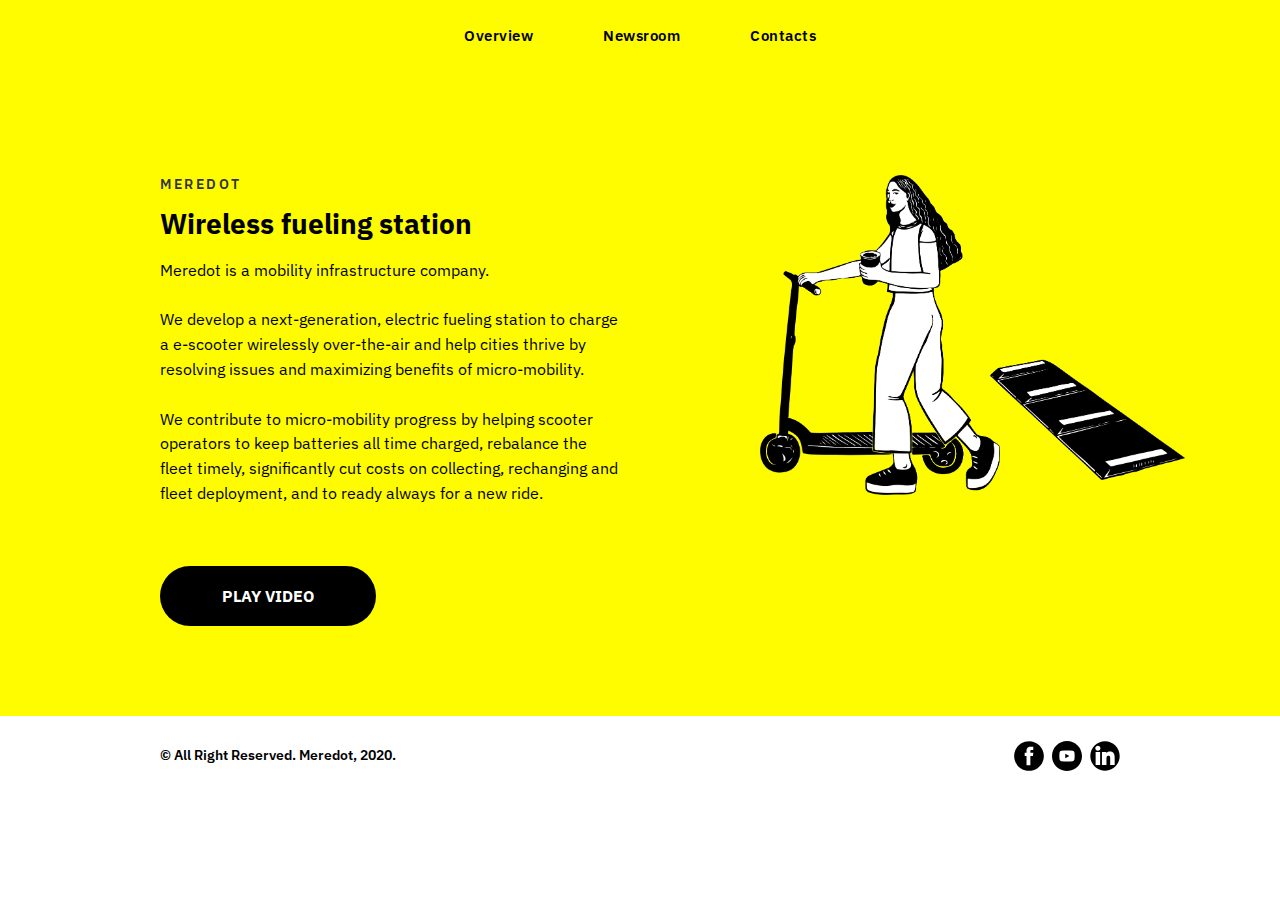
==== commit 2bd00cca: "update_080520_1809" ====
--- a/index.html
+++ b/index.html
@@ -1,4 +1,4 @@
-<!DOCTYPE html><html> <head><meta charset="utf-8" /><meta http-equiv="Content-Type" content="text/html; charset=utf-8" /><meta name="viewport" content="width=device-width, initial-scale=1.0" /> <!--metatextblock--><title>Meredot</title><meta name="description" content="Next-generation electric fueling station to charge a scooter wirelessly over-the-air and help cities thrive by resolving issues and maximizing benefits of micro mobility." /><meta property="og:url" content="http://meredot.com" /><meta property="og:title" content="Meredot" /><meta property="og:description" content="Next-generation electric fueling station to charge a scooter wirelessly over-the-air and help cities thrive by resolving issues and maximizing benefits of micro mobility." /><meta property="og:type" content="website" /><meta property="og:image" content="images/tild3832-3961-4765-a164-383835366332__fon_1.png" /> <link rel="canonical" href="http://meredot.com"><!--/metatextblock--><meta property="fb:app_id" content="257953674358265" /><meta name="format-detection" content="telephone=no" /><meta http-equiv="x-dns-prefetch-control" content="on"><link rel="shortcut icon" href="images/tild6339-3565-4031-b230-396666326533__favicon.ico" type="image/x-icon" /><!-- Assets --><link rel="stylesheet" href="css/tilda-grid-3.0.min.css" type="text/css" media="all" /><link rel="stylesheet" href="css/tilda-blocks-2.12.css?t=1588943610" type="text/css" media="all" /><link rel="stylesheet" href="css/tilda-animation-1.0.min.css" type="text/css" media="all" /><link rel="stylesheet" href="css/tilda-popup-1.1.min.css" type="text/css" media="all" /><link rel="stylesheet" href="css/tilda-menusub-1.0.min.css" type="text/css" media="all" /><script src="js/jquery-1.10.2.min.js"></script><script src="js/tilda-scripts-2.8.min.js"></script><script src="js/tilda-blocks-2.7.js?t=1588943610"></script><script src="js/lazyload-1.3.min.js" charset="utf-8"></script><script src="js/tilda-animation-1.0.min.js" charset="utf-8"></script><script src="js/tilda-menusub-1.0.min.js" charset="utf-8"></script><script type="text/javascript">window.dataLayer = window.dataLayer || [];</script><script type="text/javascript">if((/bot|google|yandex|baidu|bing|msn|duckduckbot|teoma|slurp|crawler|spider|robot|crawling|facebook/i.test(navigator.userAgent))===false && typeof(sessionStorage)!='undefined' && sessionStorage.getItem('visited')!=='y'){	var style=document.createElement('style');	style.type='text/css';	style.innerHTML='@media screen and (min-width: 980px) {.t-records {opacity: 0;}.t-records_animated {-webkit-transition: opacity ease-in-out .2s;-moz-transition: opacity ease-in-out .2s;-o-transition: opacity ease-in-out .2s;transition: opacity ease-in-out .2s;}.t-records.t-records_visible {opacity: 1;}}';	document.getElementsByTagName('head')[0].appendChild(style);	$(document).ready(function() { $('.t-records').addClass('t-records_animated'); setTimeout(function(){ $('.t-records').addClass('t-records_visible'); sessionStorage.setItem('visited','y'); },400);	});
+<!DOCTYPE html><html> <head><meta charset="utf-8" /><meta http-equiv="Content-Type" content="text/html; charset=utf-8" /><meta name="viewport" content="width=device-width, initial-scale=1.0" /> <!--metatextblock--><title>Meredot</title><meta name="description" content="Meredot is a mobility infrastructure company." /><meta property="og:url" content="http://meredot.com" /><meta property="og:title" content="Meredot" /><meta property="og:description" content="Meredot is a mobility infrastructure company." /><meta property="og:type" content="website" /><meta property="og:image" content="images/tild3832-3961-4765-a164-383835366332__fon_1.png" /> <link rel="canonical" href="http://meredot.com"><!--/metatextblock--><meta property="fb:app_id" content="257953674358265" /><meta name="format-detection" content="telephone=no" /><meta http-equiv="x-dns-prefetch-control" content="on"><link rel="shortcut icon" href="images/tild6339-3565-4031-b230-396666326533__favicon.ico" type="image/x-icon" /><!-- Assets --><link rel="stylesheet" href="css/tilda-grid-3.0.min.css" type="text/css" media="all" /><link rel="stylesheet" href="css/tilda-blocks-2.12.css?t=1588946425" type="text/css" media="all" /><link rel="stylesheet" href="css/tilda-animation-1.0.min.css" type="text/css" media="all" /><link rel="stylesheet" href="css/tilda-popup-1.1.min.css" type="text/css" media="all" /><link rel="stylesheet" href="css/tilda-menusub-1.0.min.css" type="text/css" media="all" /><script src="js/jquery-1.10.2.min.js"></script><script src="js/tilda-scripts-2.8.min.js"></script><script src="js/tilda-blocks-2.7.js?t=1588946425"></script><script src="js/lazyload-1.3.min.js" charset="utf-8"></script><script src="js/tilda-animation-1.0.min.js" charset="utf-8"></script><script src="js/tilda-menusub-1.0.min.js" charset="utf-8"></script><script type="text/javascript">window.dataLayer = window.dataLayer || [];</script><script type="text/javascript">if((/bot|google|yandex|baidu|bing|msn|duckduckbot|teoma|slurp|crawler|spider|robot|crawling|facebook/i.test(navigator.userAgent))===false && typeof(sessionStorage)!='undefined' && sessionStorage.getItem('visited')!=='y'){	var style=document.createElement('style');	style.type='text/css';	style.innerHTML='@media screen and (min-width: 980px) {.t-records {opacity: 0;}.t-records_animated {-webkit-transition: opacity ease-in-out .2s;-moz-transition: opacity ease-in-out .2s;-o-transition: opacity ease-in-out .2s;transition: opacity ease-in-out .2s;}.t-records.t-records_visible {opacity: 1;}}';	document.getElementsByTagName('head')[0].appendChild(style);	$(document).ready(function() { $('.t-records').addClass('t-records_animated'); setTimeout(function(){ $('.t-records').addClass('t-records_visible'); sessionStorage.setItem('visited','y'); },400);	});
 }</script></head><body class="t-body" style="margin:0;"><!--allrecords--><div id="allrecords" data-tilda-export="yes" class="t-records" data-hook="blocks-collection-content-node" data-tilda-project-id="2417461" data-tilda-page-id="11098599" data-tilda-page-alias="index" data-tilda-formskey="4b5353bf607cf9d3b639a4efc880f2f6" ><!--header--><div id="t-header" class="t-records" data-hook="blocks-collection-content-node" data-tilda-project-id="2417461" data-tilda-page-id="11102548" data-tilda-formskey="4b5353bf607cf9d3b639a4efc880f2f6" ><div id="rec188325388" class="r t-rec" style=" " data-animationappear="off" data-record-type="258" ><!-- T229 --><div id="nav188325388marker"></div><div id="nav188325388" class="t229 t229__positionstatic " style="background-color: rgba(255,252,0,1); height:70px; " data-bgcolor-hex="#fffc00" data-bgcolor-rgba="rgba(255,252,0,1)" data-navmarker="nav188325388marker" data-appearoffset="" data-bgopacity="1" data-menu="yes"><div class="t229__maincontainer " style="height:70px;"> <div class="t229__padding40px"></div> <div class="t229__centerside "><ul ><li class="t229__list_item" style="padding:0 35px;"><a class="t-menu__link-item" href="/" data-menu-submenu-hook="" style="color:#000000;font-size:15px;font-weight:600;letter-spacing:0.5px;font-family:&apos;IBM Plex Sans&apos;;">Overview</a> </li><li class="t229__list_item" style="padding:0 35px;"><a class="t-menu__link-item" href="/newsroom" data-menu-submenu-hook="" style="color:#000000;font-size:15px;font-weight:600;letter-spacing:0.5px;font-family:&apos;IBM Plex Sans&apos;;">Newsroom</a> </li><li class="t229__list_item" style="padding:0 35px;"><a class="t-menu__link-item" href="/contacts" data-menu-submenu-hook="" style="color:#000000;font-size:15px;font-weight:600;letter-spacing:0.5px;font-family:&apos;IBM Plex Sans&apos;;">Contacts</a> </li> </ul> </div> <div class="t229__padding40px"></div> </div></div><script type="text/javascript"> $(document).ready(function() { t229_highlight('11102548'); $('.t229').removeClass('t229__beforeready'); }); </script> <script type="text/javascript"> $(window).resize(function() { t229_setBg('188325388'); }); $(window).load(function() { t229_setBg('188325388'); }); $(document).ready(function() { t229_setBg('188325388'); }); </script> <style>#rec188325388 .t-menu__link-item{ -webkit-transition: color 0.3s ease-in-out, opacity 0.3s ease-in-out; transition: color 0.3s ease-in-out, opacity 0.3s ease-in-out; position: relative;	}
 #rec188325388 .t-menu__link-item::after { content: ''; position: absolute; left: 0;	bottom: 20%;	opacity: 0;	width: 100%;	height: 100%;	border-bottom: px solid ; -webkit-box-shadow: inset 0px -px 0px 0px ; -moz-box-shadow: inset 0px -px 0px 0px ; box-shadow: inset 0px -px 0px 0px ; -webkit-transition: all 0.3s ease; transition: all 0.3s ease;
 }
@@ -16,5 +16,5 @@
 { #rec188325388 .t-menu__link-item, #rec188325388 .t-menu__link-item.t-active { opacity: 1 !important; }
 }</style><script type="text/javascript"> $(document).ready(function() { setTimeout(function(){ t_menusub_init('188325388'); }, 500); });</script><style>@media screen and (max-width: 980px) { #rec188325388 .t-menusub__menu .t-menusub__link-item { color:#000000 !important; } #rec188325388 .t-menusub__menu .t-menusub__link-item.t-active { color:#000000 !important; }
 }</style><!--[if IE 8]><style>#rec188325388 .t229 { filter: progid:DXImageTransform.Microsoft.gradient(startColorStr='#D9fffc00', endColorstr='#D9fffc00');
-}</style><![endif]--></div></div><!--/header--><div id="rec188234073" class="r t-rec t-rec_pt_105 t-rec_pb_120" style="padding-top:105px;padding-bottom:120px;background-color:#fffc00; " data-animationappear="off" data-record-type="409" data-bg-color="#fffc00"><!-- t409 --><div class="t409"> <div class="t-container"> <div class="t409__textwrapper t409__flexcolumn t-col t-col_5 t-prefix_1 t-align_left t409__valign_middle"> <div class="t409__uptitle t-uptitle t-uptitle_md" style="" field="subtitle"><div style="font-size:14px;color:#333333;" data-customstyle="yes">MEREDOT<br /></div></div> <div class="t409__title t-heading t-heading_lg" style="" field="title"><div style="font-size:28px;" data-customstyle="yes"><span style="font-weight: 700;">Wireless fueling station</span></div></div> <div class="t409__descr t-descr t-descr_sm" style="" field="descr"><div style="font-size:16px;color:#000000;" data-customstyle="yes"><span style="font-weight: 400;">Meredot is a mobility infrastructure company. <br /><br /> We develop a next-generation, electric fueling station to charge a e-scooter wirelessly over-the-air and help cities thrive by resolving issues and maximizing benefits of micro mobility. <br /><br /> We contribute to micro-mobility progress by helping scooter operators to keep batteries all time charged, rebalance the fleet timely, significantly cut costs on collecting, rechanging and fleet deployment, and to ready always for a new ride. <br /></span></div></div> <div class="t409__btn-container"> <div class="t409__btn-wrapper"> <a href="#popup:youtubevideo" target="" class="t-btn " style="color:#ffffff;background-color:#000000;border-radius:30px; -moz-border-radius:30px; -webkit-border-radius:30px;"><table style="width:100%; height:100%;"><tr><td>PLAY VIDEO</td></tr></table></a> </div> </div> </div> <div class="t409__imgwrapper t409__flexcolumn t-col t-col_1 t-prefix_1"> <img class="t409__img t-img" src="images/tild3163-6431-4539-b830-366139396638__-__empty__meredot_png8.png" data-original="images/tild3163-6431-4539-b830-366139396638__meredot_png8.png" style="max-height: 320px;" imgfield="img"/> </div> </div></div></div><div id="rec187698319" class="r t-rec" style=" " data-animationappear="off" data-record-type="331" ><div class="t331 "> <div class="t-popup" data-tooltip-hook="#popup:youtubevideo" > <div class="t-popup__close"> <div class="t-popup__close-wrapper"> <svg class="t-popup__close-icon" width="23px" height="23px" viewBox="0 0 23 23" version="1.1" xmlns="http://www.w3.org/2000/svg" xmlns:xlink="http://www.w3.org/1999/xlink"> <g stroke="none" stroke-width="1" fill="#fff" fill-rule="evenodd"> <rect transform="translate(11.313708, 11.313708) rotate(-45.000000) translate(-11.313708, -11.313708) " x="10.3137085" y="-3.6862915" width="2" height="30"></rect> <rect transform="translate(11.313708, 11.313708) rotate(-315.000000) translate(-11.313708, -11.313708) " x="10.3137085" y="-3.6862915" width="2" height="30"></rect> </g> </svg> </div> </div> <div class="t-popup__container t-width t-width_10"> <div class="t331__youtube" data-content-popup-video-url-youtube="_p1E8nvNq80"> <div class="t331__video-carier t-width t-width_10" data-video-width="960" data-video-height="540" style="height:500px;"></div> </div> </div> </div></div><script type="text/javascript">$(document).ready(function(){ setTimeout(function(){ t331_initPopup('187698319'); }, 500);
+}</style><![endif]--></div></div><!--/header--><div id="rec188234073" class="r t-rec t-rec_pt_105 t-rec_pb_90" style="padding-top:105px;padding-bottom:90px;background-color:#fffc00; " data-animationappear="off" data-record-type="409" data-bg-color="#fffc00"><!-- t409 --><div class="t409"> <div class="t-container"> <div class="t409__textwrapper t409__flexcolumn t-col t-col_5 t-prefix_1 t-align_left t409__valign_middle"> <div class="t409__uptitle t-uptitle t-uptitle_md" style="" field="subtitle"><div style="font-size:14px;color:#333333;" data-customstyle="yes">MEREDOT<br /></div></div> <div class="t409__title t-heading t-heading_lg" style="" field="title"><div style="font-size:28px;" data-customstyle="yes"><span style="font-weight: 700;">Wireless fueling station</span></div></div> <div class="t409__descr t-descr t-descr_sm" style="" field="descr"><div style="font-size:16px;text-align:left;color:#000000;" data-customstyle="yes"><span style="font-weight: 400;">Meredot is a mobility infrastructure company. <br /><br /> We develop a next-generation, electric fueling station to charge a e-scooter wirelessly over-the-air and help cities thrive by resolving issues and maximizing benefits of micro-mobility. <br /><br /> We contribute to micro-mobility progress by helping scooter operators to keep batteries all time charged, rebalance the fleet timely, significantly cut costs on collecting, rechanging and fleet deployment, and to ready always for a new ride. <br /></span></div></div> <div class="t409__btn-container"> <div class="t409__btn-wrapper"> <a href="#popup:youtubevideo" target="" class="t-btn " style="color:#ffffff;background-color:#000000;border-radius:30px; -moz-border-radius:30px; -webkit-border-radius:30px;"><table style="width:100%; height:100%;"><tr><td>PLAY VIDEO</td></tr></table></a> </div> </div> </div> <div class="t409__imgwrapper t409__flexcolumn t-col t-col_1 t-prefix_1"> <img class="t409__img t-img" src="images/tild3163-6431-4539-b830-366139396638__-__empty__meredot_png8.png" data-original="images/tild3163-6431-4539-b830-366139396638__meredot_png8.png" style="max-height: 320px;" imgfield="img"/> </div> </div></div></div><div id="rec187698319" class="r t-rec" style=" " data-animationappear="off" data-record-type="331" ><div class="t331 "> <div class="t-popup" data-tooltip-hook="#popup:youtubevideo" > <div class="t-popup__close"> <div class="t-popup__close-wrapper"> <svg class="t-popup__close-icon" width="23px" height="23px" viewBox="0 0 23 23" version="1.1" xmlns="http://www.w3.org/2000/svg" xmlns:xlink="http://www.w3.org/1999/xlink"> <g stroke="none" stroke-width="1" fill="#fff" fill-rule="evenodd"> <rect transform="translate(11.313708, 11.313708) rotate(-45.000000) translate(-11.313708, -11.313708) " x="10.3137085" y="-3.6862915" width="2" height="30"></rect> <rect transform="translate(11.313708, 11.313708) rotate(-315.000000) translate(-11.313708, -11.313708) " x="10.3137085" y="-3.6862915" width="2" height="30"></rect> </g> </svg> </div> </div> <div class="t-popup__container t-width t-width_10"> <div class="t331__youtube" data-content-popup-video-url-youtube="_p1E8nvNq80"> <div class="t331__video-carier t-width t-width_10" data-video-width="960" data-video-height="540" style="height:500px;"></div> </div> </div> </div></div><script type="text/javascript">$(document).ready(function(){ setTimeout(function(){ t331_initPopup('187698319'); }, 500);
 });</script> </div><!--footer--><div id="t-footer" class="t-records" data-hook="blocks-collection-content-node" data-tilda-project-id="2417461" data-tilda-page-id="11102590" data-tilda-formskey="4b5353bf607cf9d3b639a4efc880f2f6" ><div id="rec189185809" class="r t-rec" style="background-color:#ffffff; " data-record-type="345" data-bg-color="#ffffff"><!-- T345 --><div class="t345" id="footer_189185809"> <div class="t345-wrapper" style=""> <div class="t345-container t-container" style="height:80px;"> <div class="t345-col t-col t-col_10"> <div class="t345-content"> <div class="t345-text__wrapper"><div class="t345-text t-descr t-descr_xxs" field="text" style="color:#000000;"><span style="font-weight: 600;">© All Right Reserved. Meredot, 2020.</span></div></div> <div class="t345-socials"> <div class="t-sociallinks"> <div class="t-sociallinks__wrapper"> <div class="t-sociallinks__item"> <a href="https://www.facebook.com/Meredot" target="_blank"> <svg class="t-sociallinks__svg" version="1.1" id="Layer_1" xmlns="http://www.w3.org/2000/svg" xmlns:xlink="http://www.w3.org/1999/xlink" x="0px" y="0px" width="30px" height="30px" viewBox="0 0 48 48" enable-background="new 0 0 48 48" xml:space="preserve"><desc>Facebook</desc><path style="fill:#000000;" d="M47.761,24c0,13.121-10.638,23.76-23.758,23.76C10.877,47.76,0.239,37.121,0.239,24c0-13.124,10.638-23.76,23.764-23.76C37.123,0.24,47.761,10.876,47.761,24 M20.033,38.85H26.2V24.01h4.163l0.539-5.242H26.2v-3.083c0-1.156,0.769-1.427,1.308-1.427h3.318V9.168L26.258,9.15c-5.072,0-6.225,3.796-6.225,6.224v3.394H17.1v5.242h2.933V38.85z"/></svg> </a> </div> <div class="t-sociallinks__item"> <a href="https://www.youtube.com/channel/UCke6two447xAdUj_uq7tJWQ" target="_blank"> <svg class="t-sociallinks__svg" version="1.1" id="Layer_1" xmlns="http://www.w3.org/2000/svg" xmlns:xlink="http://www.w3.org/1999/xlink" x="0px" y="0px" width="30px" height="30px" viewBox="0 0 48 48" enable-background="new 0 0 48 48" xml:space="preserve"><desc>Youtube</desc><path style="fill:#000000;" d="M24 0.0130005C37.248 0.0130005 47.987 10.753 47.987 24C47.987 37.247 37.247 47.987 24 47.987C10.753 47.987 0.0130005 37.247 0.0130005 24C0.0130005 10.753 10.752 0.0130005 24 0.0130005ZM35.815 18.093C35.565 16.756 34.452 15.758 33.173 15.635C30.119 15.439 27.054 15.28 23.995 15.278C20.936 15.276 17.882 15.432 14.828 15.625C13.544 15.749 12.431 16.742 12.182 18.084C11.898 20.017 11.756 21.969 11.756 23.92C11.756 25.871 11.898 27.823 12.182 29.756C12.431 31.098 13.544 32.21 14.828 32.333C17.883 32.526 20.935 32.723 23.995 32.723C27.053 32.723 30.121 32.551 33.173 32.353C34.452 32.229 35.565 31.084 35.815 29.747C36.101 27.817 36.244 25.868 36.244 23.919C36.244 21.971 36.101 20.023 35.815 18.093ZM21.224 27.435V20.32L27.851 23.878L21.224 27.435Z"/></svg> </a> </div> <div class="t-sociallinks__item"> <a href="https://www.linkedin.com/company/18842397/" target="_blank"> <svg class="t-sociallinks__svg" version="1.1" id="Layer_1" xmlns="http://www.w3.org/2000/svg" xmlns:xlink="http://www.w3.org/1999/xlink" x="0px" y="0px" width="30px" height="30px" viewBox="0 0 48 48" enable-background="new 0 0 48 48" xml:space="preserve"><desc>LinkedIn</desc><path style="fill:#000000;" d="M8.99402 37.97V38.47H9.49402H15.714H16.214V37.97V17.9659V17.4659H15.714H9.49402H8.99402V17.9659V37.97ZM26.077 19.2614V17.969V17.469H25.577H19.613H19.113V17.969V37.973V38.473H19.613H25.829H26.329V37.973V28.077C26.329 26.7816 26.4561 25.6098 26.9179 24.7713C27.1424 24.3639 27.4438 24.0395 27.8525 23.8131C28.2641 23.585 28.814 23.4399 29.558 23.4399C30.2745 23.4399 30.7691 23.6067 31.1207 23.8523C31.4735 24.0988 31.7253 24.4547 31.9038 24.906C32.2721 25.8373 32.29 27.0626 32.29 28.245V37.974V38.474H32.79H39H39.5V37.974V27C39.5 24.2955 39.2136 21.7867 38.0551 19.9487C36.8633 18.0579 34.8148 16.9709 31.546 16.9709C29.0885 16.9709 27.2261 18.003 26.077 19.2614ZM47.501 24C47.501 36.9798 36.9789 47.5 24.001 47.5C11.0211 47.5 0.499023 36.9798 0.499023 24C0.499023 11.0222 11.0211 0.5 24.001 0.5C36.9788 0.5 47.501 11.0261 47.501 24ZM12.604 15.74C14.8675 15.74 16.706 13.9008 16.706 11.634C16.706 9.36816 14.8674 7.52905 12.604 7.52905C10.3344 7.52905 8.5 9.36834 8.5 11.634C8.5 13.8952 10.3339 15.74 12.604 15.74Z"/></svg> </a> </div> </div></div> </div> </div> </div </div> </div></div></div><script type="text/javascript"> function checkSize_189185809(){ var content = $("#footer_189185809 .t345-text").width() + $("#footer_189185809 .t345-socials").width(); var container = $("#footer_189185809 .t345-container").width() - 30; if (content > container ) { $("#footer_189185809 .t345-container").addClass('t345-socials_block'); } else { $("#footer_189185809 .t345-container").removeClass('t345-socials_block'); } } $(document).ready(function() { setTimeout(function(){ checkSize_189185809(); $(window).resize(checkSize_189185809); }, 500); });</script></div></div><!--/footer--><!-- Stat --> <script type="text/javascript">if (! window.mainTracker) { window.mainTracker = 'tilda'; }	(function (d, w, k, o, g) { var n=d.getElementsByTagName(o)[0],s=d.createElement(o),f=function(){n.parentNode.insertBefore(s,n);}; s.type = "text/javascript"; s.async = true; s.key = k; s.id = "tildastatscript"; s.src=g; if (w.opera=="[object Opera]") {d.addEventListener("DOMContentLoaded", f, false);} else { f(); } })(document, window, '6f81f7d74ff0cf8abb9ad5326d72ba62','script','https://stat.tildacdn.com/js/tildastat-0.2.min.js');</script> </body></html>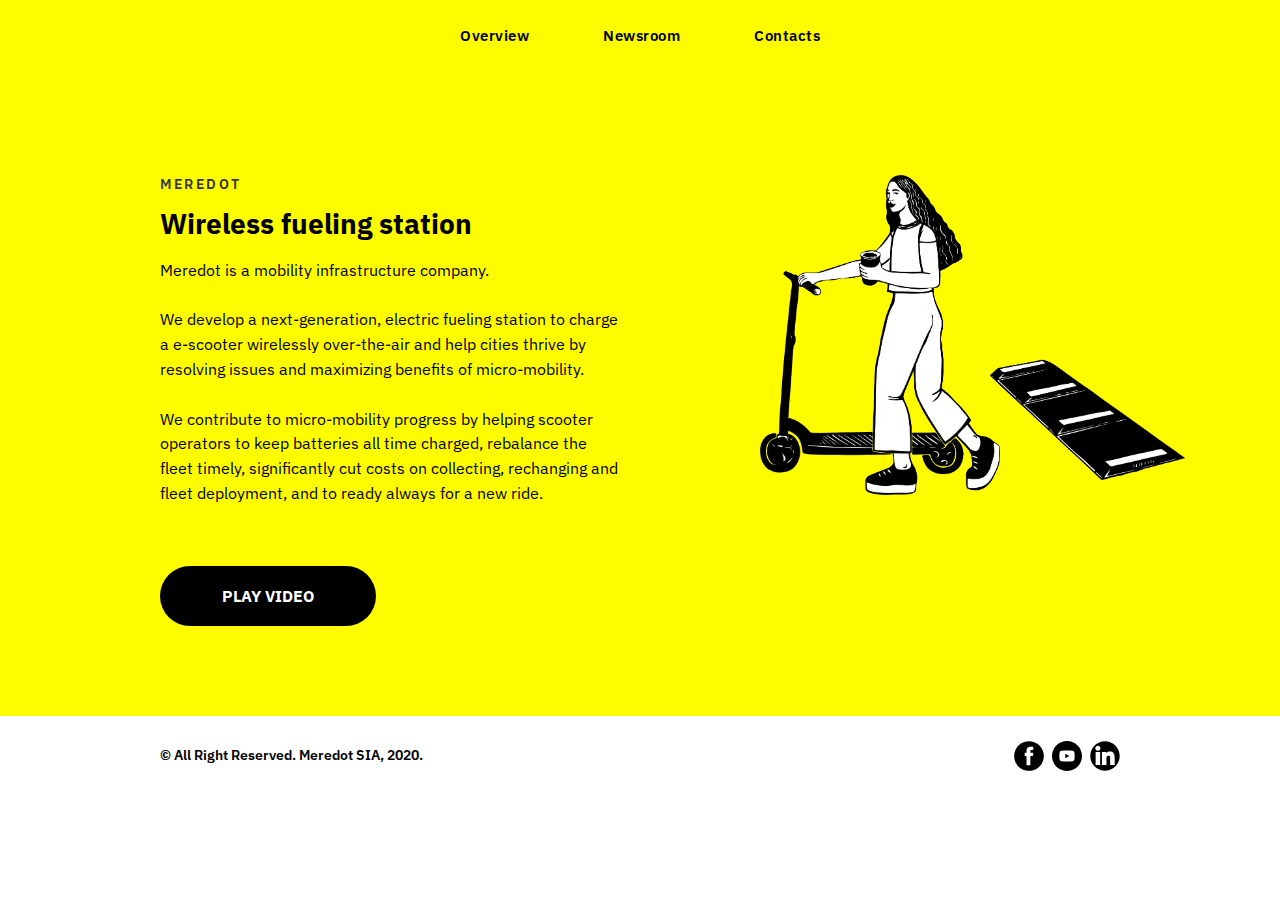
==== commit d1c9708f: "Fix_241120" ====
--- a/index.html
+++ b/index.html
@@ -1,20 +1,312 @@
-<!DOCTYPE html><html> <head><meta charset="utf-8" /><meta http-equiv="Content-Type" content="text/html; charset=utf-8" /><meta name="viewport" content="width=device-width, initial-scale=1.0" /> <!--metatextblock--><title>Meredot</title><meta name="description" content="Meredot is a mobility infrastructure company." /><meta property="og:url" content="http://meredot.com" /><meta property="og:title" content="Meredot" /><meta property="og:description" content="Meredot is a mobility infrastructure company." /><meta property="og:type" content="website" /><meta property="og:image" content="images/tild3832-3961-4765-a164-383835366332__fon_1.png" /> <link rel="canonical" href="http://meredot.com"><!--/metatextblock--><meta property="fb:app_id" content="257953674358265" /><meta name="format-detection" content="telephone=no" /><meta http-equiv="x-dns-prefetch-control" content="on"><link rel="shortcut icon" href="images/tild6339-3565-4031-b230-396666326533__favicon.ico" type="image/x-icon" /><!-- Assets --><link rel="stylesheet" href="css/tilda-grid-3.0.min.css" type="text/css" media="all" /><link rel="stylesheet" href="css/tilda-blocks-2.12.css?t=1588946425" type="text/css" media="all" /><link rel="stylesheet" href="css/tilda-animation-1.0.min.css" type="text/css" media="all" /><link rel="stylesheet" href="css/tilda-popup-1.1.min.css" type="text/css" media="all" /><link rel="stylesheet" href="css/tilda-menusub-1.0.min.css" type="text/css" media="all" /><script src="js/jquery-1.10.2.min.js"></script><script src="js/tilda-scripts-2.8.min.js"></script><script src="js/tilda-blocks-2.7.js?t=1588946425"></script><script src="js/lazyload-1.3.min.js" charset="utf-8"></script><script src="js/tilda-animation-1.0.min.js" charset="utf-8"></script><script src="js/tilda-menusub-1.0.min.js" charset="utf-8"></script><script type="text/javascript">window.dataLayer = window.dataLayer || [];</script><script type="text/javascript">if((/bot|google|yandex|baidu|bing|msn|duckduckbot|teoma|slurp|crawler|spider|robot|crawling|facebook/i.test(navigator.userAgent))===false && typeof(sessionStorage)!='undefined' && sessionStorage.getItem('visited')!=='y'){	var style=document.createElement('style');	style.type='text/css';	style.innerHTML='@media screen and (min-width: 980px) {.t-records {opacity: 0;}.t-records_animated {-webkit-transition: opacity ease-in-out .2s;-moz-transition: opacity ease-in-out .2s;-o-transition: opacity ease-in-out .2s;transition: opacity ease-in-out .2s;}.t-records.t-records_visible {opacity: 1;}}';	document.getElementsByTagName('head')[0].appendChild(style);	$(document).ready(function() { $('.t-records').addClass('t-records_animated'); setTimeout(function(){ $('.t-records').addClass('t-records_visible'); sessionStorage.setItem('visited','y'); },400);	});
-}</script></head><body class="t-body" style="margin:0;"><!--allrecords--><div id="allrecords" data-tilda-export="yes" class="t-records" data-hook="blocks-collection-content-node" data-tilda-project-id="2417461" data-tilda-page-id="11098599" data-tilda-page-alias="index" data-tilda-formskey="4b5353bf607cf9d3b639a4efc880f2f6" ><!--header--><div id="t-header" class="t-records" data-hook="blocks-collection-content-node" data-tilda-project-id="2417461" data-tilda-page-id="11102548" data-tilda-formskey="4b5353bf607cf9d3b639a4efc880f2f6" ><div id="rec188325388" class="r t-rec" style=" " data-animationappear="off" data-record-type="258" ><!-- T229 --><div id="nav188325388marker"></div><div id="nav188325388" class="t229 t229__positionstatic " style="background-color: rgba(255,252,0,1); height:70px; " data-bgcolor-hex="#fffc00" data-bgcolor-rgba="rgba(255,252,0,1)" data-navmarker="nav188325388marker" data-appearoffset="" data-bgopacity="1" data-menu="yes"><div class="t229__maincontainer " style="height:70px;"> <div class="t229__padding40px"></div> <div class="t229__centerside "><ul ><li class="t229__list_item" style="padding:0 35px;"><a class="t-menu__link-item" href="/" data-menu-submenu-hook="" style="color:#000000;font-size:15px;font-weight:600;letter-spacing:0.5px;font-family:&apos;IBM Plex Sans&apos;;">Overview</a> </li><li class="t229__list_item" style="padding:0 35px;"><a class="t-menu__link-item" href="/newsroom" data-menu-submenu-hook="" style="color:#000000;font-size:15px;font-weight:600;letter-spacing:0.5px;font-family:&apos;IBM Plex Sans&apos;;">Newsroom</a> </li><li class="t229__list_item" style="padding:0 35px;"><a class="t-menu__link-item" href="/contacts" data-menu-submenu-hook="" style="color:#000000;font-size:15px;font-weight:600;letter-spacing:0.5px;font-family:&apos;IBM Plex Sans&apos;;">Contacts</a> </li> </ul> </div> <div class="t229__padding40px"></div> </div></div><script type="text/javascript"> $(document).ready(function() { t229_highlight('11102548'); $('.t229').removeClass('t229__beforeready'); }); </script> <script type="text/javascript"> $(window).resize(function() { t229_setBg('188325388'); }); $(window).load(function() { t229_setBg('188325388'); }); $(document).ready(function() { t229_setBg('188325388'); }); </script> <style>#rec188325388 .t-menu__link-item{ -webkit-transition: color 0.3s ease-in-out, opacity 0.3s ease-in-out; transition: color 0.3s ease-in-out, opacity 0.3s ease-in-out; position: relative;	}
-#rec188325388 .t-menu__link-item::after { content: ''; position: absolute; left: 0;	bottom: 20%;	opacity: 0;	width: 100%;	height: 100%;	border-bottom: px solid ; -webkit-box-shadow: inset 0px -px 0px 0px ; -moz-box-shadow: inset 0px -px 0px 0px ; box-shadow: inset 0px -px 0px 0px ; -webkit-transition: all 0.3s ease; transition: all 0.3s ease;
-}
-#rec188325388 .t-menu__link-item.t-active{ opacity:1 !important;}
-#rec188325388 .t-menu__link-item.t-active::after {
-opacity: 1;
-bottom: -0px;
-border-bottom: 0px solid #000000;
--webkit-box-shadow: inset 0px -1px 0px 0px #000000;
--moz-box-shadow: inset 0px -1px 0px 0px #000000;
-box-shadow: inset 0px -1px 0px 0px #000000;
-}
-#rec188325388 .t-menu__link-item:not(.t-active):not(.tooltipstered):hover{ color: #404040 !important; }
-@supports (overflow:-webkit-marquee) and (justify-content:inherit)
-{ #rec188325388 .t-menu__link-item, #rec188325388 .t-menu__link-item.t-active { opacity: 1 !important; }
-}</style><script type="text/javascript"> $(document).ready(function() { setTimeout(function(){ t_menusub_init('188325388'); }, 500); });</script><style>@media screen and (max-width: 980px) { #rec188325388 .t-menusub__menu .t-menusub__link-item { color:#000000 !important; } #rec188325388 .t-menusub__menu .t-menusub__link-item.t-active { color:#000000 !important; }
-}</style><!--[if IE 8]><style>#rec188325388 .t229 { filter: progid:DXImageTransform.Microsoft.gradient(startColorStr='#D9fffc00', endColorstr='#D9fffc00');
-}</style><![endif]--></div></div><!--/header--><div id="rec188234073" class="r t-rec t-rec_pt_105 t-rec_pb_90" style="padding-top:105px;padding-bottom:90px;background-color:#fffc00; " data-animationappear="off" data-record-type="409" data-bg-color="#fffc00"><!-- t409 --><div class="t409"> <div class="t-container"> <div class="t409__textwrapper t409__flexcolumn t-col t-col_5 t-prefix_1 t-align_left t409__valign_middle"> <div class="t409__uptitle t-uptitle t-uptitle_md" style="" field="subtitle"><div style="font-size:14px;color:#333333;" data-customstyle="yes">MEREDOT<br /></div></div> <div class="t409__title t-heading t-heading_lg" style="" field="title"><div style="font-size:28px;" data-customstyle="yes"><span style="font-weight: 700;">Wireless fueling station</span></div></div> <div class="t409__descr t-descr t-descr_sm" style="" field="descr"><div style="font-size:16px;text-align:left;color:#000000;" data-customstyle="yes"><span style="font-weight: 400;">Meredot is a mobility infrastructure company. <br /><br /> We develop a next-generation, electric fueling station to charge a e-scooter wirelessly over-the-air and help cities thrive by resolving issues and maximizing benefits of micro-mobility. <br /><br /> We contribute to micro-mobility progress by helping scooter operators to keep batteries all time charged, rebalance the fleet timely, significantly cut costs on collecting, rechanging and fleet deployment, and to ready always for a new ride. <br /></span></div></div> <div class="t409__btn-container"> <div class="t409__btn-wrapper"> <a href="#popup:youtubevideo" target="" class="t-btn " style="color:#ffffff;background-color:#000000;border-radius:30px; -moz-border-radius:30px; -webkit-border-radius:30px;"><table style="width:100%; height:100%;"><tr><td>PLAY VIDEO</td></tr></table></a> </div> </div> </div> <div class="t409__imgwrapper t409__flexcolumn t-col t-col_1 t-prefix_1"> <img class="t409__img t-img" src="images/tild3163-6431-4539-b830-366139396638__-__empty__meredot_png8.png" data-original="images/tild3163-6431-4539-b830-366139396638__meredot_png8.png" style="max-height: 320px;" imgfield="img"/> </div> </div></div></div><div id="rec187698319" class="r t-rec" style=" " data-animationappear="off" data-record-type="331" ><div class="t331 "> <div class="t-popup" data-tooltip-hook="#popup:youtubevideo" > <div class="t-popup__close"> <div class="t-popup__close-wrapper"> <svg class="t-popup__close-icon" width="23px" height="23px" viewBox="0 0 23 23" version="1.1" xmlns="http://www.w3.org/2000/svg" xmlns:xlink="http://www.w3.org/1999/xlink"> <g stroke="none" stroke-width="1" fill="#fff" fill-rule="evenodd"> <rect transform="translate(11.313708, 11.313708) rotate(-45.000000) translate(-11.313708, -11.313708) " x="10.3137085" y="-3.6862915" width="2" height="30"></rect> <rect transform="translate(11.313708, 11.313708) rotate(-315.000000) translate(-11.313708, -11.313708) " x="10.3137085" y="-3.6862915" width="2" height="30"></rect> </g> </svg> </div> </div> <div class="t-popup__container t-width t-width_10"> <div class="t331__youtube" data-content-popup-video-url-youtube="_p1E8nvNq80"> <div class="t331__video-carier t-width t-width_10" data-video-width="960" data-video-height="540" style="height:500px;"></div> </div> </div> </div></div><script type="text/javascript">$(document).ready(function(){ setTimeout(function(){ t331_initPopup('187698319'); }, 500);
-});</script> </div><!--footer--><div id="t-footer" class="t-records" data-hook="blocks-collection-content-node" data-tilda-project-id="2417461" data-tilda-page-id="11102590" data-tilda-formskey="4b5353bf607cf9d3b639a4efc880f2f6" ><div id="rec189185809" class="r t-rec" style="background-color:#ffffff; " data-record-type="345" data-bg-color="#ffffff"><!-- T345 --><div class="t345" id="footer_189185809"> <div class="t345-wrapper" style=""> <div class="t345-container t-container" style="height:80px;"> <div class="t345-col t-col t-col_10"> <div class="t345-content"> <div class="t345-text__wrapper"><div class="t345-text t-descr t-descr_xxs" field="text" style="color:#000000;"><span style="font-weight: 600;">© All Right Reserved. Meredot, 2020.</span></div></div> <div class="t345-socials"> <div class="t-sociallinks"> <div class="t-sociallinks__wrapper"> <div class="t-sociallinks__item"> <a href="https://www.facebook.com/Meredot" target="_blank"> <svg class="t-sociallinks__svg" version="1.1" id="Layer_1" xmlns="http://www.w3.org/2000/svg" xmlns:xlink="http://www.w3.org/1999/xlink" x="0px" y="0px" width="30px" height="30px" viewBox="0 0 48 48" enable-background="new 0 0 48 48" xml:space="preserve"><desc>Facebook</desc><path style="fill:#000000;" d="M47.761,24c0,13.121-10.638,23.76-23.758,23.76C10.877,47.76,0.239,37.121,0.239,24c0-13.124,10.638-23.76,23.764-23.76C37.123,0.24,47.761,10.876,47.761,24 M20.033,38.85H26.2V24.01h4.163l0.539-5.242H26.2v-3.083c0-1.156,0.769-1.427,1.308-1.427h3.318V9.168L26.258,9.15c-5.072,0-6.225,3.796-6.225,6.224v3.394H17.1v5.242h2.933V38.85z"/></svg> </a> </div> <div class="t-sociallinks__item"> <a href="https://www.youtube.com/channel/UCke6two447xAdUj_uq7tJWQ" target="_blank"> <svg class="t-sociallinks__svg" version="1.1" id="Layer_1" xmlns="http://www.w3.org/2000/svg" xmlns:xlink="http://www.w3.org/1999/xlink" x="0px" y="0px" width="30px" height="30px" viewBox="0 0 48 48" enable-background="new 0 0 48 48" xml:space="preserve"><desc>Youtube</desc><path style="fill:#000000;" d="M24 0.0130005C37.248 0.0130005 47.987 10.753 47.987 24C47.987 37.247 37.247 47.987 24 47.987C10.753 47.987 0.0130005 37.247 0.0130005 24C0.0130005 10.753 10.752 0.0130005 24 0.0130005ZM35.815 18.093C35.565 16.756 34.452 15.758 33.173 15.635C30.119 15.439 27.054 15.28 23.995 15.278C20.936 15.276 17.882 15.432 14.828 15.625C13.544 15.749 12.431 16.742 12.182 18.084C11.898 20.017 11.756 21.969 11.756 23.92C11.756 25.871 11.898 27.823 12.182 29.756C12.431 31.098 13.544 32.21 14.828 32.333C17.883 32.526 20.935 32.723 23.995 32.723C27.053 32.723 30.121 32.551 33.173 32.353C34.452 32.229 35.565 31.084 35.815 29.747C36.101 27.817 36.244 25.868 36.244 23.919C36.244 21.971 36.101 20.023 35.815 18.093ZM21.224 27.435V20.32L27.851 23.878L21.224 27.435Z"/></svg> </a> </div> <div class="t-sociallinks__item"> <a href="https://www.linkedin.com/company/18842397/" target="_blank"> <svg class="t-sociallinks__svg" version="1.1" id="Layer_1" xmlns="http://www.w3.org/2000/svg" xmlns:xlink="http://www.w3.org/1999/xlink" x="0px" y="0px" width="30px" height="30px" viewBox="0 0 48 48" enable-background="new 0 0 48 48" xml:space="preserve"><desc>LinkedIn</desc><path style="fill:#000000;" d="M8.99402 37.97V38.47H9.49402H15.714H16.214V37.97V17.9659V17.4659H15.714H9.49402H8.99402V17.9659V37.97ZM26.077 19.2614V17.969V17.469H25.577H19.613H19.113V17.969V37.973V38.473H19.613H25.829H26.329V37.973V28.077C26.329 26.7816 26.4561 25.6098 26.9179 24.7713C27.1424 24.3639 27.4438 24.0395 27.8525 23.8131C28.2641 23.585 28.814 23.4399 29.558 23.4399C30.2745 23.4399 30.7691 23.6067 31.1207 23.8523C31.4735 24.0988 31.7253 24.4547 31.9038 24.906C32.2721 25.8373 32.29 27.0626 32.29 28.245V37.974V38.474H32.79H39H39.5V37.974V27C39.5 24.2955 39.2136 21.7867 38.0551 19.9487C36.8633 18.0579 34.8148 16.9709 31.546 16.9709C29.0885 16.9709 27.2261 18.003 26.077 19.2614ZM47.501 24C47.501 36.9798 36.9789 47.5 24.001 47.5C11.0211 47.5 0.499023 36.9798 0.499023 24C0.499023 11.0222 11.0211 0.5 24.001 0.5C36.9788 0.5 47.501 11.0261 47.501 24ZM12.604 15.74C14.8675 15.74 16.706 13.9008 16.706 11.634C16.706 9.36816 14.8674 7.52905 12.604 7.52905C10.3344 7.52905 8.5 9.36834 8.5 11.634C8.5 13.8952 10.3339 15.74 12.604 15.74Z"/></svg> </a> </div> </div></div> </div> </div> </div </div> </div></div></div><script type="text/javascript"> function checkSize_189185809(){ var content = $("#footer_189185809 .t345-text").width() + $("#footer_189185809 .t345-socials").width(); var container = $("#footer_189185809 .t345-container").width() - 30; if (content > container ) { $("#footer_189185809 .t345-container").addClass('t345-socials_block'); } else { $("#footer_189185809 .t345-container").removeClass('t345-socials_block'); } } $(document).ready(function() { setTimeout(function(){ checkSize_189185809(); $(window).resize(checkSize_189185809); }, 500); });</script></div></div><!--/footer--><!-- Stat --> <script type="text/javascript">if (! window.mainTracker) { window.mainTracker = 'tilda'; }	(function (d, w, k, o, g) { var n=d.getElementsByTagName(o)[0],s=d.createElement(o),f=function(){n.parentNode.insertBefore(s,n);}; s.type = "text/javascript"; s.async = true; s.key = k; s.id = "tildastatscript"; s.src=g; if (w.opera=="[object Opera]") {d.addEventListener("DOMContentLoaded", f, false);} else { f(); } })(document, window, '6f81f7d74ff0cf8abb9ad5326d72ba62','script','https://stat.tildacdn.com/js/tildastat-0.2.min.js');</script> </body></html>+<!DOCTYPE html>
+<html>
+
+<head>
+  <meta charset="utf-8" />
+  <meta http-equiv="Content-Type" content="text/html; charset=utf-8" />
+  <meta name="viewport" content="width=device-width, initial-scale=1.0" />
+  <!--metatextblock-->
+  <title>Meredot</title>
+  <meta name="description" content="Meredot is a mobility infrastructure company." />
+  <meta property="og:url" content="http://meredot.com" />
+  <meta property="og:title" content="Meredot" />
+  <meta property="og:description" content="Meredot is a mobility infrastructure company." />
+  <meta property="og:type" content="website" />
+  <meta property="og:image" content="images/tild3832-3961-4765-a164-383835366332__fon_1.png" />
+  <link rel="canonical" href="http://meredot.com">
+  <!--/metatextblock-->
+  <meta property="fb:app_id" content="257953674358265" />
+  <meta name="format-detection" content="telephone=no" />
+  <meta http-equiv="x-dns-prefetch-control" content="on">
+  <link rel="shortcut icon" href="images/tild6339-3565-4031-b230-396666326533__favicon.ico" type="image/x-icon" />
+  <!-- Assets -->
+  <link rel="stylesheet" href="css/tilda-grid-3.0.min.css" type="text/css" media="all" />
+  <link rel="stylesheet" href="css/tilda-blocks-2.12.css?t=1588946425" type="text/css" media="all" />
+  <link rel="stylesheet" href="css/tilda-animation-1.0.min.css" type="text/css" media="all" />
+  <link rel="stylesheet" href="css/tilda-popup-1.1.min.css" type="text/css" media="all" />
+  <link rel="stylesheet" href="css/tilda-menusub-1.0.min.css" type="text/css" media="all" />
+  <script src="js/jquery-1.10.2.min.js"></script>
+  <script src="js/tilda-scripts-2.8.min.js"></script>
+  <script src="js/tilda-blocks-2.7.js?t=1588946425"></script>
+  <script src="js/lazyload-1.3.min.js" charset="utf-8"></script>
+  <script src="js/tilda-animation-1.0.min.js" charset="utf-8"></script>
+  <script src="js/tilda-menusub-1.0.min.js" charset="utf-8"></script>
+  <script type="text/javascript">
+    window.dataLayer = window.dataLayer || [];
+  </script>
+  <script type="text/javascript">
+    if ((/bot|google|yandex|baidu|bing|msn|duckduckbot|teoma|slurp|crawler|spider|robot|crawling|facebook/i.test(navigator.userAgent)) === false && typeof(sessionStorage) != 'undefined' && sessionStorage.getItem('visited') !== 'y') {
+      var style = document.createElement('style');
+      style.type = 'text/css';
+      style.innerHTML = '@media screen and (min-width: 980px) {.t-records {opacity: 0;}.t-records_animated {-webkit-transition: opacity ease-in-out .2s;-moz-transition: opacity ease-in-out .2s;-o-transition: opacity ease-in-out .2s;transition: opacity ease-in-out .2s;}.t-records.t-records_visible {opacity: 1;}}';
+      document.getElementsByTagName('head')[0].appendChild(style);
+      $(document).ready(function() {
+        $('.t-records').addClass('t-records_animated');
+        setTimeout(function() {
+          $('.t-records').addClass('t-records_visible');
+          sessionStorage.setItem('visited', 'y');
+        }, 400);
+      });
+    }
+  </script>
+</head>
+
+<body class="t-body" style="margin:0;">
+  <!--allrecords-->
+  <div id="allrecords" data-tilda-export="yes" class="t-records" data-hook="blocks-collection-content-node" data-tilda-project-id="2417461" data-tilda-page-id="11098599" data-tilda-page-alias="index" data-tilda-formskey="4b5353bf607cf9d3b639a4efc880f2f6">
+    <!--header-->
+    <div id="t-header" class="t-records" data-hook="blocks-collection-content-node" data-tilda-project-id="2417461" data-tilda-page-id="11102548" data-tilda-formskey="4b5353bf607cf9d3b639a4efc880f2f6">
+      <div id="rec188325388" class="r t-rec" style=" " data-animationappear="off" data-record-type="258">
+        <!-- T229 -->
+        <div id="nav188325388marker"></div>
+        <div id="nav188325388" class="t229 t229__positionstatic " style="background-color: rgba(255,252,0,1); height:70px; " data-bgcolor-hex="#fffc00" data-bgcolor-rgba="rgba(255,252,0,1)" data-navmarker="nav188325388marker" data-appearoffset="" data-bgopacity="1" data-menu="yes">
+          <div class="t229__maincontainer " style="height:70px;">
+            <div class="t229__padding40px"></div>
+            <div class="t229__centerside ">
+              <ul>
+                <li class="t229__list_item" style="padding:0 35px;"><a class="t-menu__link-item" href="/" data-menu-submenu-hook="" style="color:#000000;font-size:15px;font-weight:600;letter-spacing:0.5px;font-family:&apos;IBM Plex Sans&apos;;">Overview</a> </li>
+                <li class="t229__list_item" style="padding:0 35px;"><a class="t-menu__link-item" href="/newsroom" data-menu-submenu-hook="" style="color:#000000;font-size:15px;font-weight:600;letter-spacing:0.5px;font-family:&apos;IBM Plex Sans&apos;;">Newsroom</a> </li>
+                <li class="t229__list_item" style="padding:0 35px;"><a class="t-menu__link-item" href="/contacts" data-menu-submenu-hook="" style="color:#000000;font-size:15px;font-weight:600;letter-spacing:0.5px;font-family:&apos;IBM Plex Sans&apos;;">Contacts</a> </li>
+              </ul>
+            </div>
+            <div class="t229__padding40px"></div>
+          </div>
+        </div>
+        <script type="text/javascript">
+          $(document).ready(function() {
+            t229_highlight('11102548');
+            $('.t229').removeClass('t229__beforeready');
+          });
+        </script>
+        <script type="text/javascript">
+          $(window).resize(function() {
+            t229_setBg('188325388');
+          });
+          $(window).load(function() {
+            t229_setBg('188325388');
+          });
+          $(document).ready(function() {
+            t229_setBg('188325388');
+          });
+        </script>
+        <style>
+          #rec188325388 .t-menu__link-item {
+            -webkit-transition: color 0.3s ease-in-out, opacity 0.3s ease-in-out;
+            transition: color 0.3s ease-in-out, opacity 0.3s ease-in-out;
+            position: relative;
+          }
+          
+          #rec188325388 .t-menu__link-item::after {
+            content: '';
+            position: absolute;
+            left: 0;
+            bottom: 20%;
+            opacity: 0;
+            width: 100%;
+            height: 100%;
+            border-bottom: px solid;
+            -webkit-box-shadow: inset 0px -px 0px 0px;
+            -moz-box-shadow: inset 0px -px 0px 0px;
+            box-shadow: inset 0px -px 0px 0px;
+            -webkit-transition: all 0.3s ease;
+            transition: all 0.3s ease;
+          }
+          
+          #rec188325388 .t-menu__link-item.t-active {
+            opacity: 1 !important;
+          }
+          
+          #rec188325388 .t-menu__link-item.t-active::after {
+            opacity: 1;
+            bottom: -0px;
+            border-bottom: 0px solid #000000;
+            -webkit-box-shadow: inset 0px -1px 0px 0px #000000;
+            -moz-box-shadow: inset 0px -1px 0px 0px #000000;
+            box-shadow: inset 0px -1px 0px 0px #000000;
+          }
+          
+          #rec188325388 .t-menu__link-item:not(.t-active):not(.tooltipstered):hover {
+            color: #404040 !important;
+          }
+          
+          @supports (overflow:-webkit-marquee) and (justify-content:inherit) {
+            #rec188325388 .t-menu__link-item,
+            #rec188325388 .t-menu__link-item.t-active {
+              opacity: 1 !important;
+            }
+          }
+        </style>
+        <script type="text/javascript">
+          $(document).ready(function() {
+            setTimeout(function() {
+              t_menusub_init('188325388');
+            }, 500);
+          });
+        </script>
+        <style>
+          @media screen and (max-width: 980px) {
+            #rec188325388 .t-menusub__menu .t-menusub__link-item {
+              color: #000000 !important;
+            }
+            #rec188325388 .t-menusub__menu .t-menusub__link-item.t-active {
+              color: #000000 !important;
+            }
+          }
+        </style>
+        <!--[if IE 8]><style>#rec188325388 .t229 { filter: progid:DXImageTransform.Microsoft.gradient(startColorStr='#D9fffc00', endColorstr='#D9fffc00');
+}</style><![endif]-->
+      </div>
+    </div>
+    <!--/header-->
+    <div id="rec188234073" class="r t-rec t-rec_pt_105 t-rec_pb_90" style="padding-top:105px;padding-bottom:90px;background-color:#fffc00; " data-animationappear="off" data-record-type="409" data-bg-color="#fffc00">
+      <!-- t409 -->
+      <div class="t409">
+        <div class="t-container">
+          <div class="t409__textwrapper t409__flexcolumn t-col t-col_5 t-prefix_1 t-align_left t409__valign_middle">
+            <div class="t409__uptitle t-uptitle t-uptitle_md" style="" field="subtitle">
+              <div style="font-size:14px;color:#333333;" data-customstyle="yes">MEREDOT
+                <br />
+              </div>
+            </div>
+            <div class="t409__title t-heading t-heading_lg" style="" field="title">
+              <div style="font-size:28px;" data-customstyle="yes"><span style="font-weight: 700;">Wireless fueling station</span></div>
+            </div>
+            <div class="t409__descr t-descr t-descr_sm" style="" field="descr">
+              <div style="font-size:16px;text-align:left;color:#000000;" data-customstyle="yes"><span style="font-weight: 400;">Meredot is a mobility infrastructure company. <br /><br /> We develop a next-generation, electric fueling station to charge a e-scooter wirelessly over-the-air and help cities thrive by resolving issues and maximizing benefits of micro-mobility. <br /><br /> We contribute to micro-mobility progress by helping scooter operators to keep batteries all time charged, rebalance the fleet timely, significantly cut costs on collecting, rechanging and fleet deployment, and to ready always for a new ride. <br /></span></div>
+            </div>
+            <div class="t409__btn-container">
+              <div class="t409__btn-wrapper">
+                <a href="#popup:youtubevideo" target="" class="t-btn " style="color:#ffffff;background-color:#000000;border-radius:30px; -moz-border-radius:30px; -webkit-border-radius:30px;">
+                  <table style="width:100%; height:100%;">
+                    <tr>
+                      <td>PLAY VIDEO</td>
+                    </tr>
+                  </table>
+                </a>
+              </div>
+            </div>
+          </div>
+          <div class="t409__imgwrapper t409__flexcolumn t-col t-col_1 t-prefix_1"> <img class="t409__img t-img" src="images/tild3163-6431-4539-b830-366139396638__-__empty__meredot_png8.png" data-original="images/tild3163-6431-4539-b830-366139396638__meredot_png8.png" style="max-height: 320px;" imgfield="img" /> </div>
+        </div>
+      </div>
+    </div>
+    <div id="rec187698319" class="r t-rec" style=" " data-animationappear="off" data-record-type="331">
+      <div class="t331 ">
+        <div class="t-popup" data-tooltip-hook="#popup:youtubevideo">
+          <div class="t-popup__close">
+            <div class="t-popup__close-wrapper">
+              <svg class="t-popup__close-icon" width="23px" height="23px" viewBox="0 0 23 23" version="1.1" xmlns="http://www.w3.org/2000/svg" xmlns:xlink="http://www.w3.org/1999/xlink">
+                <g stroke="none" stroke-width="1" fill="#fff" fill-rule="evenodd">
+                  <rect transform="translate(11.313708, 11.313708) rotate(-45.000000) translate(-11.313708, -11.313708) " x="10.3137085" y="-3.6862915" width="2" height="30"></rect>
+                  <rect transform="translate(11.313708, 11.313708) rotate(-315.000000) translate(-11.313708, -11.313708) " x="10.3137085" y="-3.6862915" width="2" height="30"></rect>
+                </g>
+              </svg>
+            </div>
+          </div>
+          <div class="t-popup__container t-width t-width_10">
+            <div class="t331__youtube" data-content-popup-video-url-youtube="_p1E8nvNq80">
+              <div class="t331__video-carier t-width t-width_10" data-video-width="960" data-video-height="540" style="height:500px;"></div>
+            </div>
+          </div>
+        </div>
+      </div>
+      <script type="text/javascript">
+        $(document).ready(function() {
+          setTimeout(function() {
+            t331_initPopup('187698319');
+          }, 500);
+        });
+      </script>
+    </div>
+    <!--footer-->
+    <div id="t-footer" class="t-records" data-hook="blocks-collection-content-node" data-tilda-project-id="2417461" data-tilda-page-id="11102590" data-tilda-formskey="4b5353bf607cf9d3b639a4efc880f2f6">
+      <div id="rec189185809" class="r t-rec" style="background-color:#ffffff; " data-record-type="345" data-bg-color="#ffffff">
+        <!-- T345 -->
+        <div class="t345" id="footer_189185809">
+          <div class="t345-wrapper" style="">
+            <div class="t345-container t-container" style="height:80px;">
+              <div class="t345-col t-col t-col_10">
+                <div class="t345-content">
+                  <div class="t345-text__wrapper">
+                    <div class="t345-text t-descr t-descr_xxs" field="text" style="color:#000000;"><span style="font-weight: 600;">© All Right Reserved. Meredot SIA, 2020.</span></div>
+                  </div>
+                  <div class="t345-socials">
+                    <div class="t-sociallinks">
+                      <div class="t-sociallinks__wrapper">
+                        <div class="t-sociallinks__item">
+                          <a href="https://www.facebook.com/Meredot" target="_blank">
+                            <svg class="t-sociallinks__svg" version="1.1" id="Layer_1" xmlns="http://www.w3.org/2000/svg" xmlns:xlink="http://www.w3.org/1999/xlink" x="0px" y="0px" width="30px" height="30px" viewBox="0 0 48 48" enable-background="new 0 0 48 48" xml:space="preserve">
+                              <desc>Facebook</desc>
+                              <path style="fill:#000000;" d="M47.761,24c0,13.121-10.638,23.76-23.758,23.76C10.877,47.76,0.239,37.121,0.239,24c0-13.124,10.638-23.76,23.764-23.76C37.123,0.24,47.761,10.876,47.761,24 M20.033,38.85H26.2V24.01h4.163l0.539-5.242H26.2v-3.083c0-1.156,0.769-1.427,1.308-1.427h3.318V9.168L26.258,9.15c-5.072,0-6.225,3.796-6.225,6.224v3.394H17.1v5.242h2.933V38.85z" />
+                            </svg>
+                          </a>
+                        </div>
+                        <div class="t-sociallinks__item">
+                          <a href="https://www.youtube.com/channel/UCke6two447xAdUj_uq7tJWQ" target="_blank">
+                            <svg class="t-sociallinks__svg" version="1.1" id="Layer_1" xmlns="http://www.w3.org/2000/svg" xmlns:xlink="http://www.w3.org/1999/xlink" x="0px" y="0px" width="30px" height="30px" viewBox="0 0 48 48" enable-background="new 0 0 48 48" xml:space="preserve">
+                              <desc>Youtube</desc>
+                              <path style="fill:#000000;" d="M24 0.0130005C37.248 0.0130005 47.987 10.753 47.987 24C47.987 37.247 37.247 47.987 24 47.987C10.753 47.987 0.0130005 37.247 0.0130005 24C0.0130005 10.753 10.752 0.0130005 24 0.0130005ZM35.815 18.093C35.565 16.756 34.452 15.758 33.173 15.635C30.119 15.439 27.054 15.28 23.995 15.278C20.936 15.276 17.882 15.432 14.828 15.625C13.544 15.749 12.431 16.742 12.182 18.084C11.898 20.017 11.756 21.969 11.756 23.92C11.756 25.871 11.898 27.823 12.182 29.756C12.431 31.098 13.544 32.21 14.828 32.333C17.883 32.526 20.935 32.723 23.995 32.723C27.053 32.723 30.121 32.551 33.173 32.353C34.452 32.229 35.565 31.084 35.815 29.747C36.101 27.817 36.244 25.868 36.244 23.919C36.244 21.971 36.101 20.023 35.815 18.093ZM21.224 27.435V20.32L27.851 23.878L21.224 27.435Z" />
+                            </svg>
+                          </a>
+                        </div>
+                        <div class="t-sociallinks__item">
+                          <a href="https://www.linkedin.com/company/18842397/" target="_blank">
+                            <svg class="t-sociallinks__svg" version="1.1" id="Layer_1" xmlns="http://www.w3.org/2000/svg" xmlns:xlink="http://www.w3.org/1999/xlink" x="0px" y="0px" width="30px" height="30px" viewBox="0 0 48 48" enable-background="new 0 0 48 48" xml:space="preserve">
+                              <desc>LinkedIn</desc>
+                              <path style="fill:#000000;" d="M8.99402 37.97V38.47H9.49402H15.714H16.214V37.97V17.9659V17.4659H15.714H9.49402H8.99402V17.9659V37.97ZM26.077 19.2614V17.969V17.469H25.577H19.613H19.113V17.969V37.973V38.473H19.613H25.829H26.329V37.973V28.077C26.329 26.7816 26.4561 25.6098 26.9179 24.7713C27.1424 24.3639 27.4438 24.0395 27.8525 23.8131C28.2641 23.585 28.814 23.4399 29.558 23.4399C30.2745 23.4399 30.7691 23.6067 31.1207 23.8523C31.4735 24.0988 31.7253 24.4547 31.9038 24.906C32.2721 25.8373 32.29 27.0626 32.29 28.245V37.974V38.474H32.79H39H39.5V37.974V27C39.5 24.2955 39.2136 21.7867 38.0551 19.9487C36.8633 18.0579 34.8148 16.9709 31.546 16.9709C29.0885 16.9709 27.2261 18.003 26.077 19.2614ZM47.501 24C47.501 36.9798 36.9789 47.5 24.001 47.5C11.0211 47.5 0.499023 36.9798 0.499023 24C0.499023 11.0222 11.0211 0.5 24.001 0.5C36.9788 0.5 47.501 11.0261 47.501 24ZM12.604 15.74C14.8675 15.74 16.706 13.9008 16.706 11.634C16.706 9.36816 14.8674 7.52905 12.604 7.52905C10.3344 7.52905 8.5 9.36834 8.5 11.634C8.5 13.8952 10.3339 15.74 12.604 15.74Z" />
+                            </svg>
+                          </a>
+                        </div>
+                      </div>
+                    </div>
+                  </div>
+                </div>
+              </div </div>
+            </div>
+          </div>
+        </div>
+        <script type="text/javascript">
+          function checkSize_189185809() {
+            var content = $("#footer_189185809 .t345-text").width() + $("#footer_189185809 .t345-socials").width();
+            var container = $("#footer_189185809 .t345-container").width() - 30;
+            if (content > container) {
+              $("#footer_189185809 .t345-container").addClass('t345-socials_block');
+            } else {
+              $("#footer_189185809 .t345-container").removeClass('t345-socials_block');
+            }
+          }
+          $(document).ready(function() {
+            setTimeout(function() {
+              checkSize_189185809();
+              $(window).resize(checkSize_189185809);
+            }, 500);
+          });
+        </script>
+      </div>
+    </div>
+    <!--/footer-->
+    <!-- Stat -->
+    <script type="text/javascript">
+      if (!window.mainTracker) {
+        window.mainTracker = 'tilda';
+      }(function(d, w, k, o, g) {
+        var n = d.getElementsByTagName(o)[0],
+          s = d.createElement(o),
+          f = function() {
+            n.parentNode.insertBefore(s, n);
+          };
+        s.type = "text/javascript";
+        s.async = true;
+        s.key = k;
+        s.id = "tildastatscript";
+        s.src = g;
+        if (w.opera == "[object Opera]") {
+          d.addEventListener("DOMContentLoaded", f, false);
+        } else {
+          f();
+        }
+      })(document, window, '6f81f7d74ff0cf8abb9ad5326d72ba62', 'script', 'https://stat.tildacdn.com/js/tildastat-0.2.min.js');
+    </script>
+</body>
+
+</html>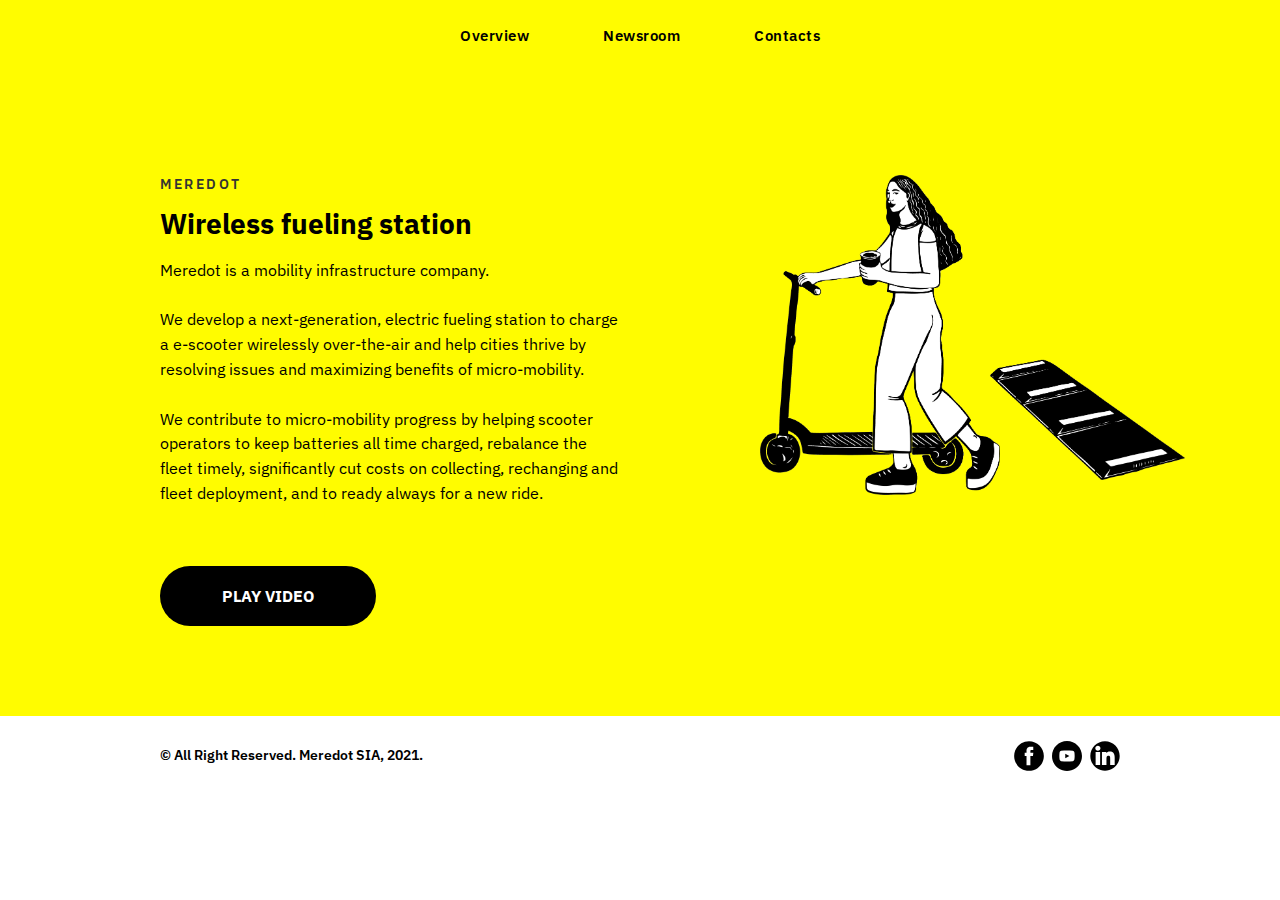
==== commit 6ea5fdce: "fix100921_date" ====
--- a/index.html
+++ b/index.html
@@ -204,7 +204,7 @@
             </div>
           </div>
           <div class="t-popup__container t-width t-width_10">
-            <div class="t331__youtube" data-content-popup-video-url-youtube="_p1E8nvNq80">
+            <div class="t331__youtube" data-content-popup-video-url-youtube="Hsn9Jz2Lm5U">
               <div class="t331__video-carier t-width t-width_10" data-video-width="960" data-video-height="540" style="height:500px;"></div>
             </div>
           </div>
@@ -228,7 +228,7 @@
               <div class="t345-col t-col t-col_10">
                 <div class="t345-content">
                   <div class="t345-text__wrapper">
-                    <div class="t345-text t-descr t-descr_xxs" field="text" style="color:#000000;"><span style="font-weight: 600;">© All Right Reserved. Meredot SIA, 2020.</span></div>
+                    <div class="t345-text t-descr t-descr_xxs" field="text" style="color:#000000;"><span style="font-weight: 600;">© All Right Reserved. Meredot SIA, 2021.</span></div>
                   </div>
                   <div class="t345-socials">
                     <div class="t-sociallinks">
